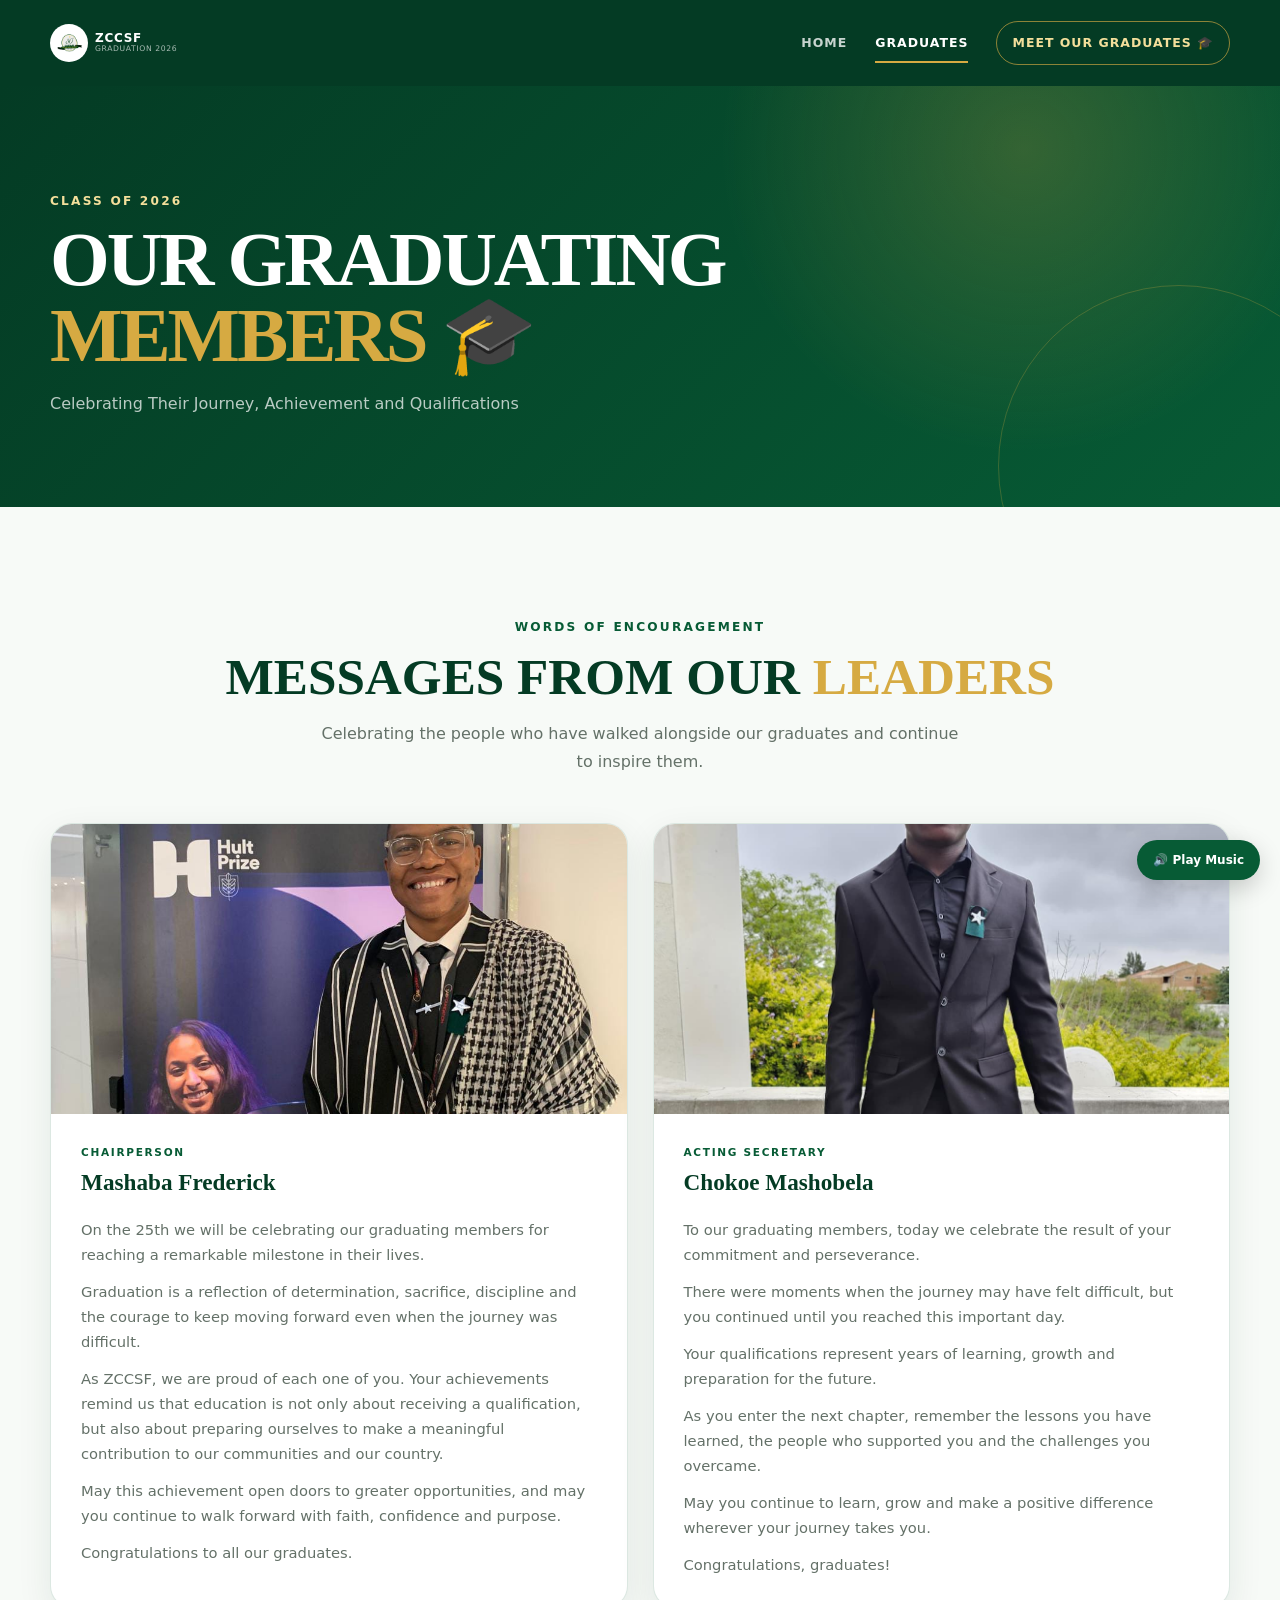
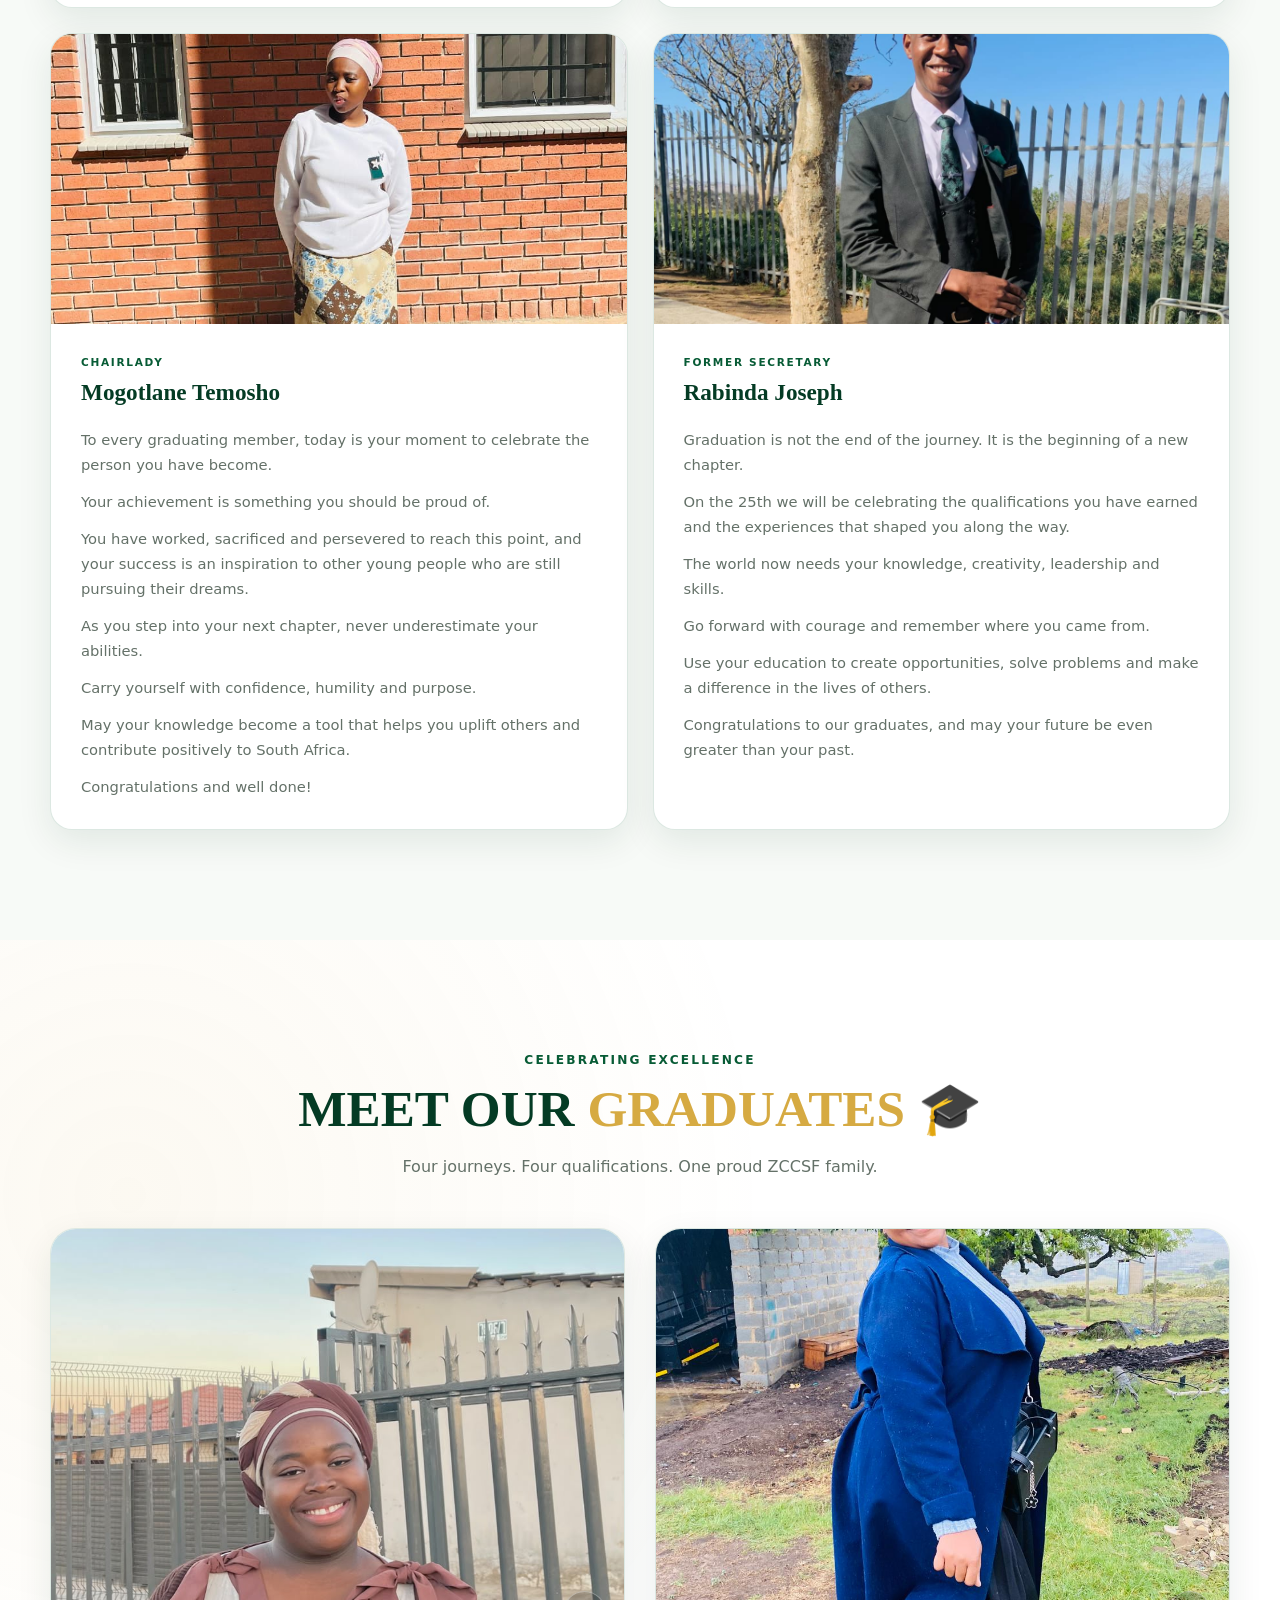
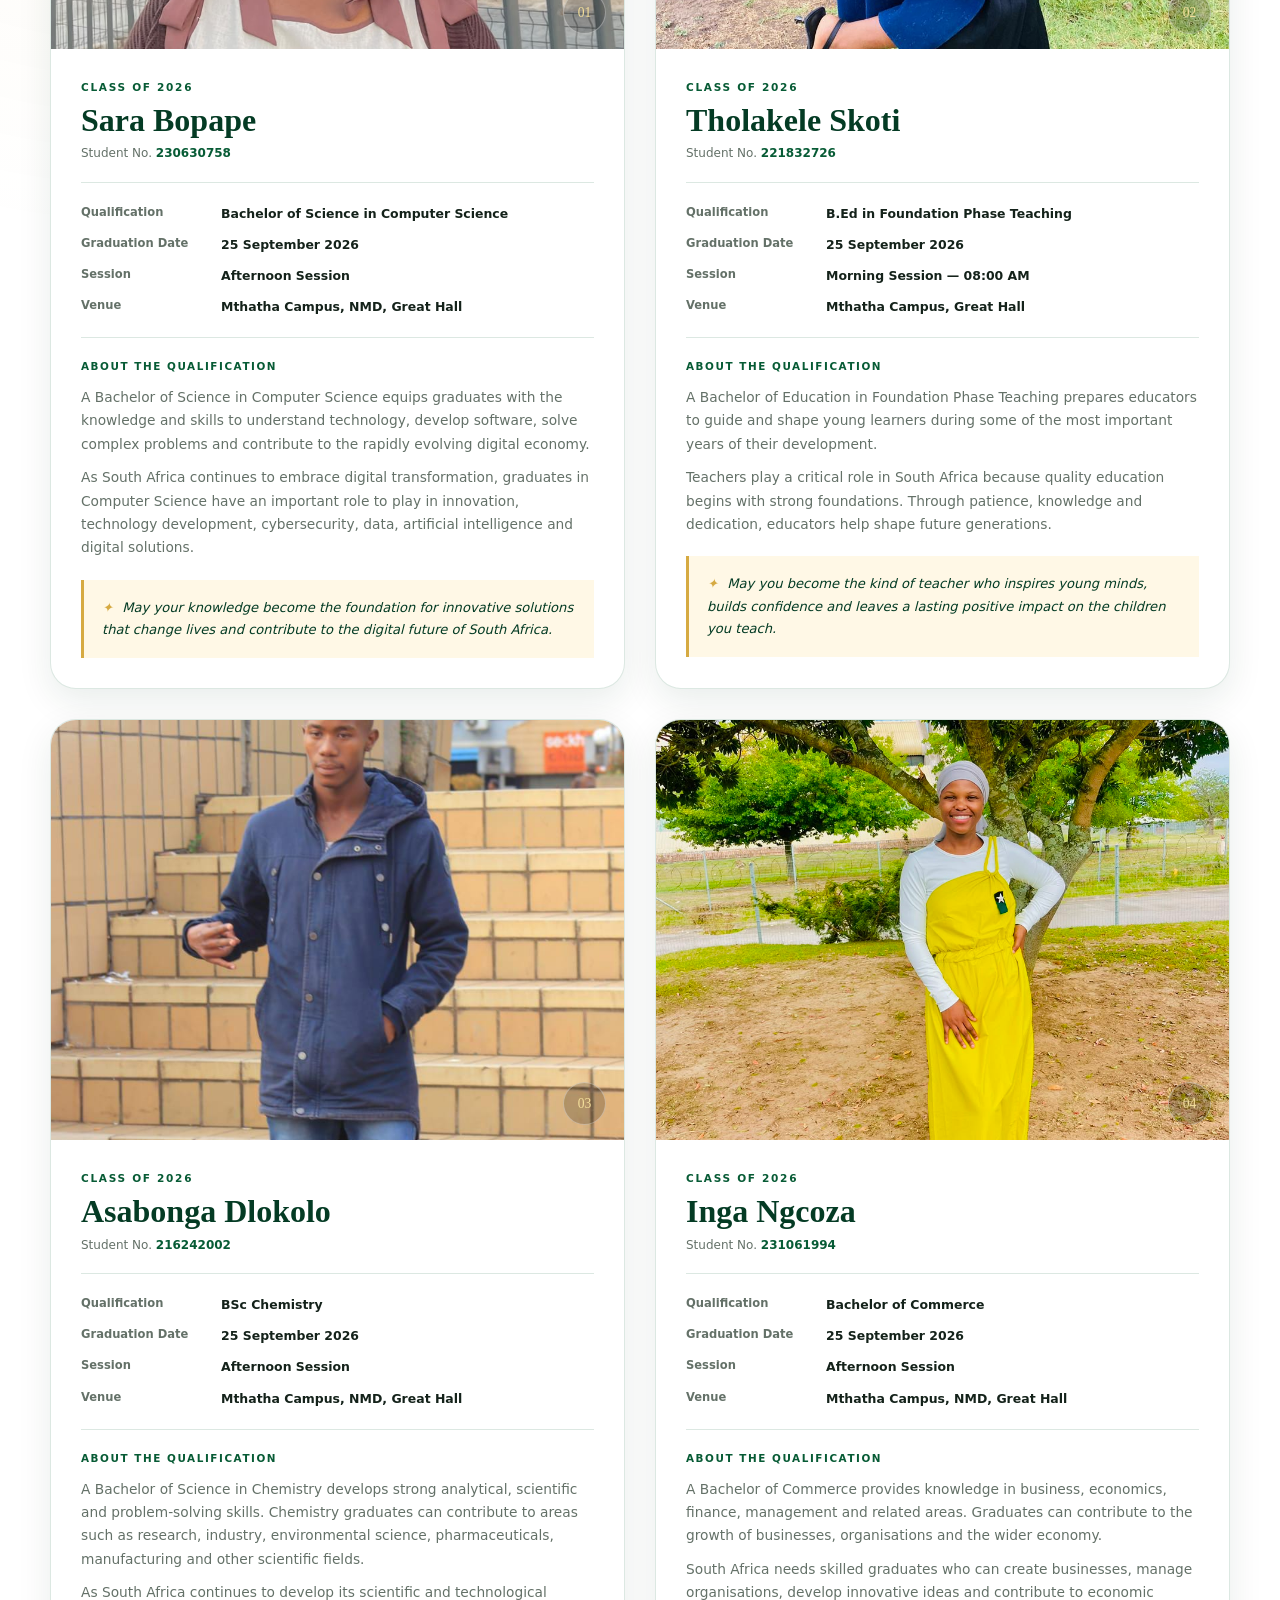
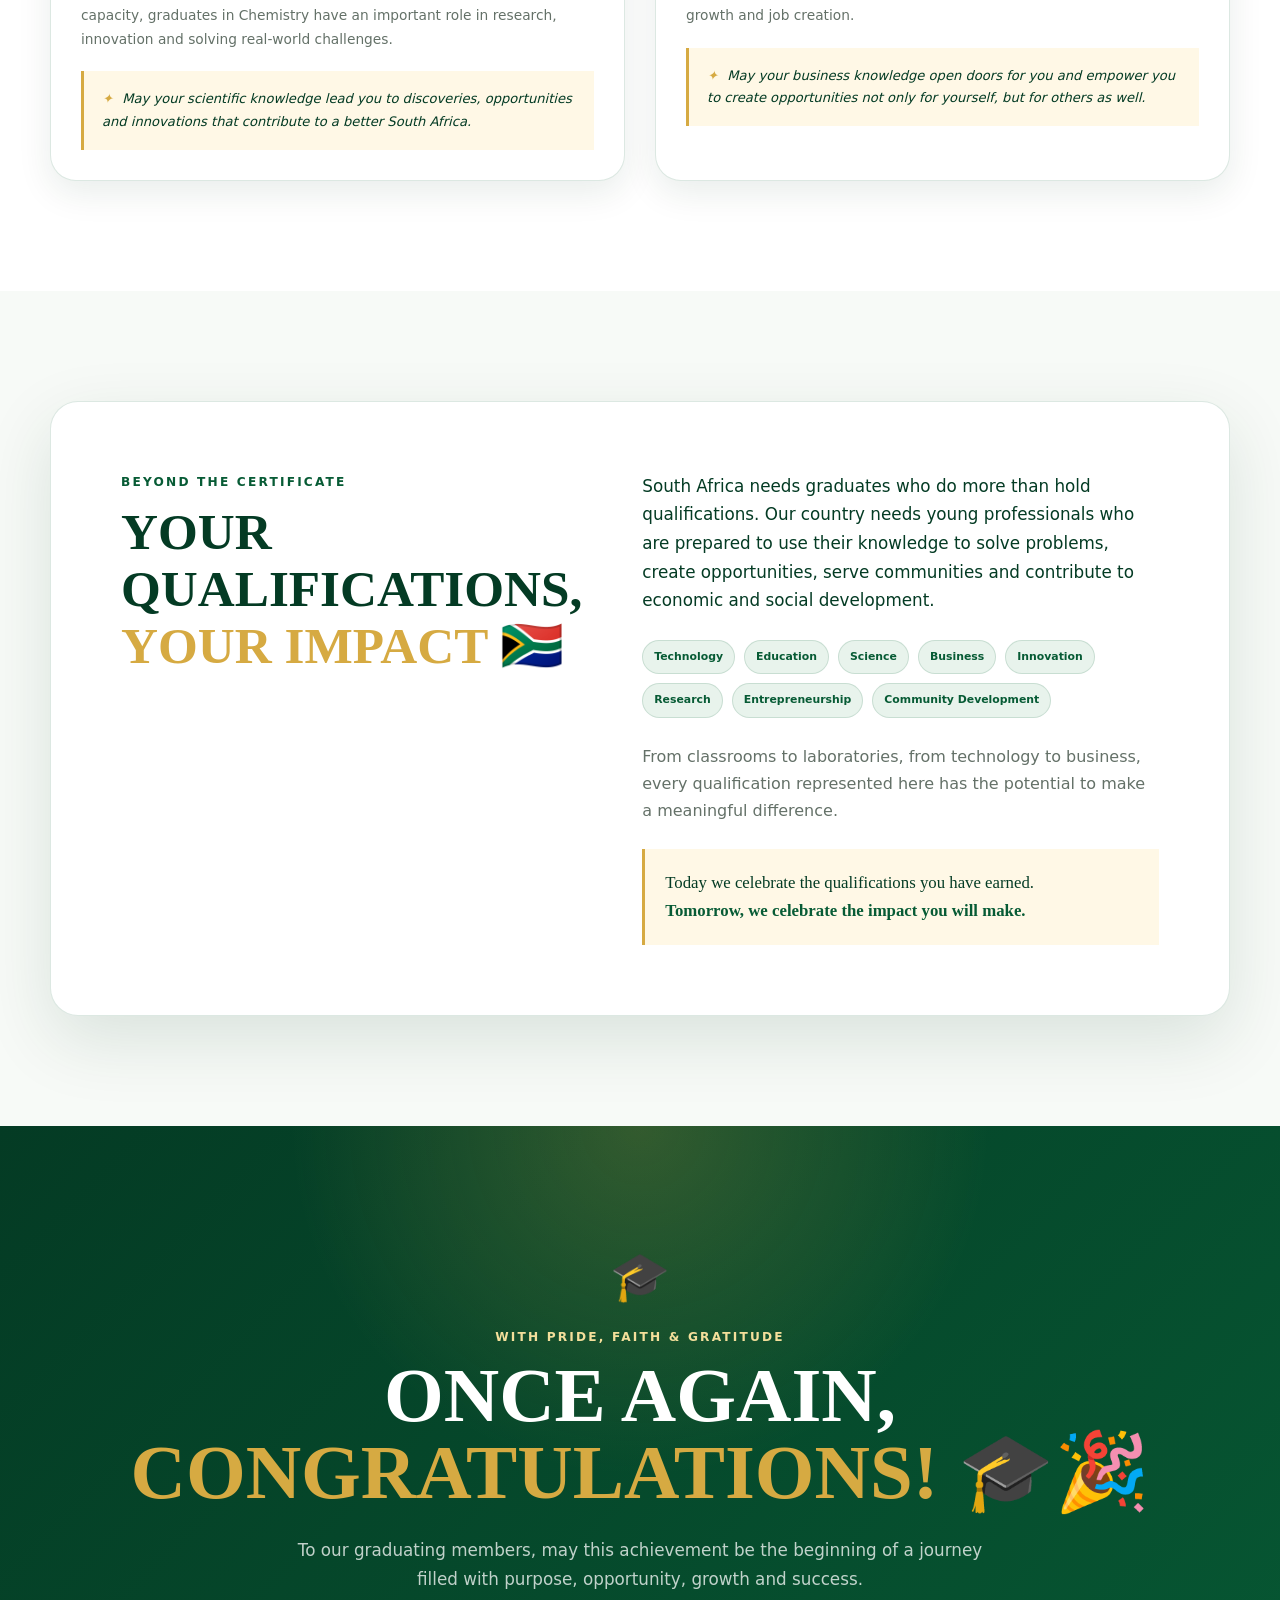
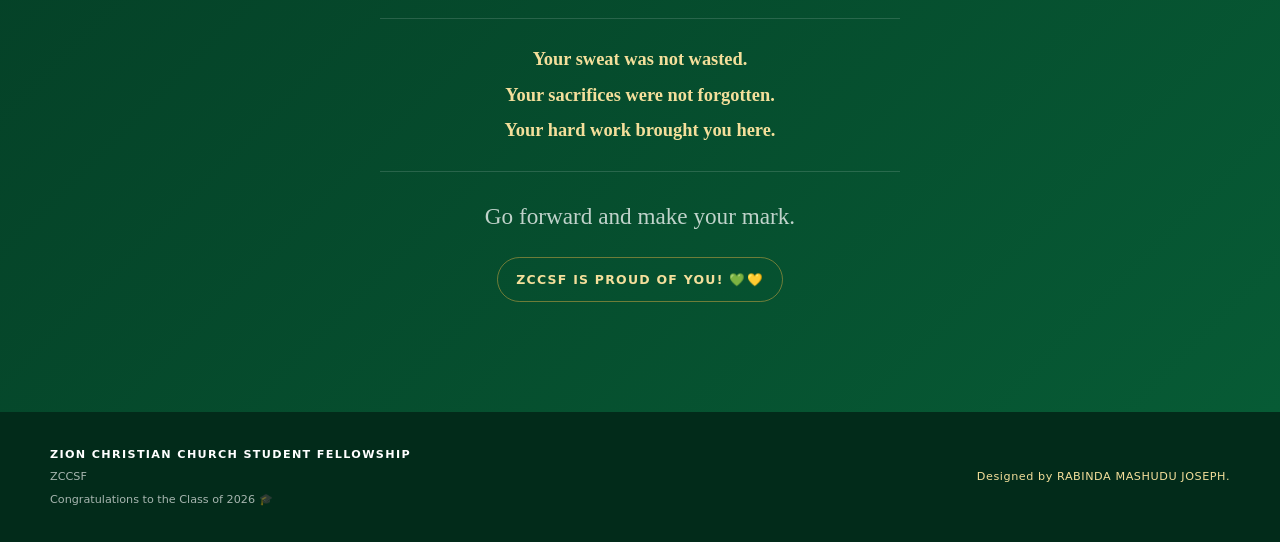
==== graduates.html @ 9574b03e "Update graduates.html" ====
<body>

    <!-- BACKGROUND MUSIC -->
    <video
        id="backgroundMusic"
        autoplay
        muted
        loop
        playsinline
        preload="auto"
        style="display: none;"
    >
        <source src="videos/PAPA.mp4" type="video/mp4">
    </video>

    <!-- MUSIC BUTTON -->
    <button
        id="musicToggle"
        class="music-toggle"
        type="button"
    >
        🔊 Play Music
    </button>
</body>
<!DOCTYPE html>
<html lang="en">
<head>
    <!-- =========================================================
         PAGE 2 — GRADUATES, QUALIFICATIONS & MESSAGES
         ========================================================= -->
    <meta charset="UTF-8">
    <meta name="viewport" content="width=device-width, initial-scale=1.0">
    <meta name="description" content="ZCCSF Class of 2026 Graduates">
    <title>ZCCSF | Our Graduates</title>

    <!-- SAME MAIN CSS FILE — KEEP THE VISUAL IDENTITY CONSISTENT -->
    <link rel="stylesheet" href="css/style.css">
</head>

<body class="page-graduates">
    <div id="celebration-layer" aria-hidden="true"></div>

    <!-- =========================================================
         NAVIGATION
         ========================================================= -->
    <header class="site-header">
        <nav class="navbar container" aria-label="Main navigation">
            <!--<a class="brand" href="index.html">
                <span class="brand-mark">Z</span>
                <span>
                    <strong>ZCCSF</strong>
                    <small>Graduation 2026</small>
                </span>
            </a>-->

        <!-- =========================================================
     ZCCSF LOGO
     ========================================================= -->
<a class="brand" href="index.html">
    <img
        src="images/ANNI.png"
        alt="Zion Christian Church Student Fellowship Logo"
        class="site-logo"
    >

    <span class="brand-text">
        <strong>ZCCSF</strong>
        <small>Graduation 2026</small>
    </span>
</a>

            <!--<div class="brand-logos">

    <a href="index.html" class="logo-link">
        <img
            src="images/ZCCSF.jpeg"
            alt="Zion Christian Church Logo"
            class="site-logo"
        >
    </a>

    <span class="logo-divider"></span>

    <a href="index.html" class="logo-link">
        <img
            src="images/ANNI.png"
            alt="ZCCSF Logo"
            class="site-logo"
        >
    </a>

    <span class="brand-text">
        <strong>ZCCSF</strong>
        <small>Graduation 2026</small>
    </span>

</div>-->

            <button class="nav-toggle" type="button" aria-label="Open navigation" aria-expanded="false">
                <span></span><span></span><span></span>
            </button>

            <div class="nav-links">
                <a href="index.html">Home</a>
                <a class="active" href="graduates.html">Graduates</a>
                <a class="nav-cta" href="#graduates">Meet Our Graduates 🎓</a>
            </div>
        </nav>
    </header>

    <main>
        <!-- =====================================================
             PAGE HEADER
             ===================================================== -->
        <section class="page-banner">
            <div class="container page-banner-content">
                <span class="section-kicker">CLASS OF 2026</span>
                <h1>OUR GRADUATING <span>MEMBERS 🎓</span></h1>
                <p>Celebrating Their Journey, Achievement and Qualifications</p>
            </div>
        </section>

        <!-- =====================================================
             LEADERSHIP MESSAGES
             ===================================================== -->
        <section class="leaders-section section section-light">
            <div class="container">
                <div class="section-heading centered reveal">
                    <span class="section-kicker">WORDS OF ENCOURAGEMENT</span>
                    <h2>MESSAGES FROM OUR <span>LEADERS</span></h2>
                    <p>Celebrating the people who have walked alongside our graduates and continue to inspire them.</p>
                </div>

                <div class="leaders-grid">
                    <!-- LEADER 1: -->
                    <article class="leader-card reveal">
                        <div class="leader-photo">
                            <img src="images/CHAIR.jpeg" alt="Chairperson" onerror="this.style.display='none'; this.parentElement.classList.add('placeholder');">
                            <span class="photo-placeholder">ADD<br>PHOTO</span>
                        </div>
                        <div class="leader-body">
                            <span class="leader-role">CHAIRPERSON</span>
                            <!-- EDIT THIS NAME -->
                            <h3>Mashaba Frederick</h3>
                            <p>
                                <!--Today, we proudly-->On the 25th we will be celebrating our graduating members for reaching a remarkable
                                milestone in their lives.
                            </p>
                            <p>
                                Graduation is a reflection of determination, sacrifice, discipline and the courage
                                to keep moving forward even when the journey was difficult.
                            </p>
                            <p>
                                As ZCCSF, we are proud of each one of you. Your achievements remind us that education
                                is not only about receiving a qualification, but also about preparing ourselves to make
                                a meaningful contribution to our communities and our country.
                            </p>
                            <p>
                                May this achievement open doors to greater opportunities, and may you continue to walk
                                forward with faith, confidence and purpose.
                            </p>
                            <p>Congratulations to all our graduates.</p>
                        </div>
                    </article>

                    <!-- LEADER 2: -->
                    <article class="leader-card reveal">
                        <div class="leader-photo">
                            <img src="images/SECRETARY.jpeg" alt="Acting Secretary" onerror="this.style.display='none'; this.parentElement.classList.add('placeholder');">
                            <span class="photo-placeholder">ADD<br>PHOTO</span>
                        </div>
                        <div class="leader-body">
                            <span class="leader-role">ACTING SECRETARY</span>
                            <!-- EDIT THIS NAME -->
                            <h3>Chokoe Mashobela</h3>
                            <p>
                                To our graduating members, today we celebrate the result of your commitment and perseverance.
                            </p>
                            <p>
                                There were moments when the journey may have felt difficult, but you continued until you
                                reached this important day.
                            </p>
                            <p>
                                Your qualifications represent years of learning, growth and preparation for the future.
                            </p>
                            <p>
                                As you enter the next chapter, remember the lessons you have learned, the people who supported
                                you and the challenges you overcame.
                            </p>
                            <p>
                                May you continue to learn, grow and make a positive difference wherever your journey takes you.
                            </p>
                            <p>Congratulations, graduates!</p>
                        </div>
                    </article>

                    <!-- LEADER 3 -->
                    <article class="leader-card reveal">
                        <div class="leader-photo">
                            <img src="images/CHAIRLADY.jpeg" alt="Chairlady" onerror="this.style.display='none'; this.parentElement.classList.add('placeholder');">
                            <span class="photo-placeholder">ADD<br>PHOTO</span>
                        </div>
                        <div class="leader-body">
                            <span class="leader-role">CHAIRLADY</span>
                            <!-- EDIT THIS NAME -->
                            <h3>Mogotlane Temosho</h3>
                            <p>
                                To every graduating member, today is your moment to celebrate the person you have become.
                            </p>
                            <p>
                                Your achievement is something you should be proud of.
                            </p>
                            <p>
                                You have worked, sacrificed and persevered to reach this point, and your success is an
                                inspiration to other young people who are still pursuing their dreams.
                            </p>
                            <p>
                                As you step into your next chapter, never underestimate your abilities.
                            </p>
                            <p>
                                Carry yourself with confidence, humility and purpose.
                            </p>
                            <p>
                                May your knowledge become a tool that helps you uplift others and contribute positively to South Africa.
                            </p>
                            <p>Congratulations and well done!</p>
                        </div>
                    </article>

                    <!-- LEADER 4: -->
                    <article class="leader-card reveal">
                        <div class="leader-photo">
                            <img src="images/FORMER.jpeg" alt="Former Secretary" onerror="this.style.display='none'; this.parentElement.classList.add('placeholder');">
                            <span class="photo-placeholder">ADD<br>PHOTO</span>
                        </div>
                        <div class="leader-body">
                            <span class="leader-role">FORMER SECRETARY</span>
                            <!-- EDIT THIS NAME -->
                            <h3>Rabinda Joseph</h3>
                            <p>
                                Graduation is not the end of the journey. It is the beginning of a new chapter.
                            </p>
                            <p>
                                <!--Today, we celebrate--> On the 25th we will be celebrating the qualifications you have earned and the experiences that shaped you along the way.
                            </p>
                            <p>
                                The world now needs your knowledge, creativity, leadership and skills.
                            </p>
                            <p>
                                Go forward with courage and remember where you came from.
                            </p>
                            <p>
                                Use your education to create opportunities, solve problems and make a difference in the lives of others.
                            </p>
                            <p>
                                Congratulations to our graduates, and may your future be even greater than your past.
                            </p>
                        </div>
                    </article>
                </div>
            </div>
        </section>

        <!-- =====================================================
             GRADUATES
             ===================================================== -->
        <section id="graduates" class="graduates-section section">
            <div class="container">
                <div class="section-heading centered reveal">
                    <span class="section-kicker">CELEBRATING EXCELLENCE</span>
                    <h2>MEET OUR <span>GRADUATES 🎓</span></h2>
                    <p>Four journeys. Four qualifications. One proud ZCCSF family.</p>
                </div>

                <div class="graduates-grid">

                    <!-- =================================================
                         GRADUATE 1 — 
                         ================================================= -->
                    <article class="graduate-card reveal">
                        <div class="graduate-photo">
                            <img src="images/SARA.jpeg" alt="Sara Bopape" onerror="this.style.display='none'; this.parentElement.classList.add('placeholder');">
                            <span class="photo-placeholder">ADD<br>GRADUATE<br>PHOTO</span>
                            <span class="photo-number">01</span>
                        </div>
                        <div class="graduate-content">
                            <span class="graduate-label">CLASS OF 2026</span>
                            <h3>Sara Bopape</h3>
                            <div class="student-number">Student No. <strong>230630758</strong></div>

                            <div class="detail-list">
                                <div><span>Qualification</span><strong>Bachelor of Science in Computer Science</strong></div>
                                <div><span>Graduation Date</span><strong>25 September 2026</strong></div>
                                <div><span>Session</span><strong>Afternoon Session</strong></div>
                                <div><span>Venue</span><strong>Mthatha Campus, NMD, Great Hall</strong></div>
                            </div>

                            <div class="description">
                                <h4>ABOUT THE QUALIFICATION</h4>
                                <p>
                                    A Bachelor of Science in Computer Science equips graduates with the knowledge and
                                    skills to understand technology, develop software, solve complex problems and contribute
                                    to the rapidly evolving digital economy.
                                </p>
                                <p>
                                    As South Africa continues to embrace digital transformation, graduates in Computer Science
                                    have an important role to play in innovation, technology development, cybersecurity, data,
                                    artificial intelligence and digital solutions.
                                </p>
                            </div>

                            <div class="inspiration">
                                <span>✦</span>
                                May your knowledge become the foundation for innovative solutions that change lives and contribute
                                to the digital future of South Africa.
                            </div>
                        </div>
                    </article>

                    <!-- =================================================
                         GRADUATE 2
                         ================================================= -->
                    <article class="graduate-card reveal">
                        <div class="graduate-photo">
                            <img src="images/SKOTI.jpeg" alt="Tholakele Skoti" onerror="this.style.display='none'; this.parentElement.classList.add('placeholder');">
                            <span class="photo-placeholder">ADD<br>GRADUATE<br>PHOTO</span>
                            <span class="photo-number">02</span>
                        </div>
                        <div class="graduate-content">
                            <span class="graduate-label">CLASS OF 2026</span>
                            <h3>Tholakele Skoti</h3>
                            <div class="student-number">Student No. <strong>221832726</strong></div>

                            <div class="detail-list">
                                <div><span>Qualification</span><strong>B.Ed in Foundation Phase Teaching</strong></div>
                                <div><span>Graduation Date</span><strong>25 September 2026</strong></div>
                                <div><span>Session</span><strong>Morning Session — 08:00 AM</strong></div>
                                <div><span>Venue</span><strong>Mthatha Campus, Great Hall</strong></div>
                            </div>

                            <div class="description">
                                <h4>ABOUT THE QUALIFICATION</h4>
                                <p>
                                    A Bachelor of Education in Foundation Phase Teaching prepares educators to guide and
                                    shape young learners during some of the most important years of their development.
                                </p>
                                <p>
                                    Teachers play a critical role in South Africa because quality education begins with strong
                                    foundations. Through patience, knowledge and dedication, educators help shape future generations.
                                </p>
                            </div>

                            <div class="inspiration">
                                <span>✦</span>
                                May you become the kind of teacher who inspires young minds, builds confidence and leaves a
                                lasting positive impact on the children you teach.
                            </div>
                        </div>
                    </article>

                    <!-- =================================================
                         GRADUATE 3
                         ================================================= -->
                    <article class="graduate-card reveal">
                        <div class="graduate-photo">
                            <img src="images/ASA.jpeg" alt="Asabonga Dlokolo" onerror="this.style.display='none'; this.parentElement.classList.add('placeholder');">
                            <span class="photo-placeholder">ADD<br>GRADUATE<br>PHOTO</span>
                            <span class="photo-number">03</span>
                        </div>
                        <div class="graduate-content">
                            <span class="graduate-label">CLASS OF 2026</span>
                            <h3>Asabonga Dlokolo</h3>
                            <div class="student-number">Student No. <strong>216242002</strong></div>

                            <div class="detail-list">
                                <div><span>Qualification</span><strong>BSc Chemistry</strong></div>
                                <div><span>Graduation Date</span><strong>25 September 2026</strong></div>
                                <div><span>Session</span><strong>Afternoon Session</strong></div>
                                <div><span>Venue</span><strong>Mthatha Campus, NMD, Great Hall</strong></div>
                            </div>

                            <div class="description">
                                <h4>ABOUT THE QUALIFICATION</h4>
                                <p>
                                    A Bachelor of Science in Chemistry develops strong analytical, scientific and problem-solving
                                    skills. Chemistry graduates can contribute to areas such as research, industry, environmental
                                    science, pharmaceuticals, manufacturing and other scientific fields.
                                </p>
                                <p>
                                    As South Africa continues to develop its scientific and technological capacity, graduates in
                                    Chemistry have an important role in research, innovation and solving real-world challenges.
                                </p>
                            </div>

                            <div class="inspiration">
                                <span>✦</span>
                                May your scientific knowledge lead you to discoveries, opportunities and innovations that contribute
                                to a better South Africa.
                            </div>
                        </div>
                    </article>

                    <!-- =================================================
                         GRADUATE 4
                         ================================================= -->
                    <article class="graduate-card reveal">
                        <div class="graduate-photo">
                            <img src="images/INGA.jpeg" alt="Inga Ngcoza" onerror="this.style.display='none'; this.parentElement.classList.add('placeholder');">
                            <span class="photo-placeholder">ADD<br>GRADUATE<br>PHOTO</span>
                            <span class="photo-number">04</span>
                        </div>
                        <div class="graduate-content">
                            <span class="graduate-label">CLASS OF 2026</span>
                            <h3>Inga Ngcoza</h3>
                            <div class="student-number">Student No. <strong>231061994</strong></div>

                            <div class="detail-list">
                                <div><span>Qualification</span><strong>Bachelor of Commerce</strong></div>
                                <div><span>Graduation Date</span><strong>25 September 2026</strong></div>
                                <div><span>Session</span><strong>Afternoon Session</strong></div>
                                <div><span>Venue</span><strong>Mthatha Campus, NMD, Great Hall</strong></div>
                            </div>

                            <div class="description">
                                <h4>ABOUT THE QUALIFICATION</h4>
                                <p>
                                    A Bachelor of Commerce provides knowledge in business, economics, finance, management and
                                    related areas. Graduates can contribute to the growth of businesses, organisations and the wider economy.
                                </p>
                                <p>
                                    South Africa needs skilled graduates who can create businesses, manage organisations, develop
                                    innovative ideas and contribute to economic growth and job creation.
                                </p>
                            </div>

                            <div class="inspiration">
                                <span>✦</span>
                                May your business knowledge open doors for you and empower you to create opportunities not only
                                for yourself, but for others as well.
                            </div>
                        </div>
                    </article>
                </div>
            </div>
        </section>

        <!-- =====================================================
             QUALIFICATIONS & SOUTH AFRICA
             ===================================================== -->
        <section class="impact-section section section-light">
            <div class="container">
                <div class="impact-card reveal">
                    <div class="impact-heading">
                        <span class="section-kicker">BEYOND THE CERTIFICATE</span>
                        <h2>YOUR QUALIFICATIONS,<br><span>YOUR IMPACT 🇿🇦</span></h2>
                    </div>

                    <div class="impact-content">
                        <p class="impact-lead">
                            South Africa needs graduates who do more than hold qualifications. Our country needs young
                            professionals who are prepared to use their knowledge to solve problems, create opportunities,
                            serve communities and contribute to economic and social development.
                        </p>

                        <div class="impact-pillars">
                            <span>Technology</span>
                            <span>Education</span>
                            <span>Science</span>
                            <span>Business</span>
                            <span>Innovation</span>
                            <span>Research</span>
                            <span>Entrepreneurship</span>
                            <span>Community Development</span>
                        </div>

                        <p>
                            From classrooms to laboratories, from technology to business, every qualification represented
                            here has the potential to make a meaningful difference.
                        </p>

                        <div class="impact-final">
                            Today we celebrate the qualifications you have earned.<br>
                            <strong>Tomorrow, we celebrate the impact you will make.</strong>
                        </div>
                    </div>
                </div>
            </div>
        </section>

        <!-- =====================================================
             FINAL CONGRATULATIONS
             ===================================================== -->
        <section class="final-section section">
            <div class="final-confetti" aria-hidden="true"></div>
            <div class="container final-content reveal">
                <div class="final-cap">🎓</div>
                <span class="section-kicker">WITH PRIDE, FAITH & GRATITUDE</span>
                <h2>ONCE AGAIN,<br><span>CONGRATULATIONS!</span> 🎓🎉</h2>

                <p>To our graduating members, may this achievement be the beginning of a journey filled with purpose, opportunity, growth and success.</p>

                <div class="final-lines">
                    <strong>Your sweat was not wasted.</strong>
                    <strong>Your sacrifices were not forgotten.</strong>
                    <strong>Your hard work brought you here.</strong>
                </div>

                <p class="make-your-mark">Go forward and make your mark.</p>

                <div class="proud">ZCCSF IS PROUD OF YOU! <span>💚💛</span></div>
            </div>
        </section>
    </main>

    <!-- =========================================================
         FOOTER
         ========================================================= -->
    <footer class="site-footer">
        <div class="container footer-inner">
            <div>
                <strong>ZION CHRISTIAN CHURCH STUDENT FELLOWSHIP</strong>
                <span>ZCCSF</span>
                <span>Congratulations to the Class of 2026 🎓</span>
            </div>
            <div class="footer-credit">Designed by RABINDA MASHUDU JOSEPH.</div>
        </div>
    </footer>

    <script src="js/script.js"></script>
</body>
</html>
---- css/style.css ----
/* ================================================================
   ZCCSF GRADUATION 2026 — MAIN STYLESHEET
   This ONE file controls index.html and graduates.html.
   ================================================================ */

/* =========================
   01. DESIGN TOKENS
   ========================= */
:root {
    --white: #ffffff;
    --off-white: #f7faf7;
    --green: #075b35;
    --green-dark: #043b24;
    --green-mid: #0b7445;
    --green-soft: #e8f3ec;
    --gold: #d6aa42;
    --gold-light: #f4df9b;
    --gold-pale: #fff8e6;
    --ink: #14221a;
    --muted: #647168;
    --line: rgba(7, 91, 53, 0.14);
    --shadow: 0 24px 70px rgba(4, 59, 36, 0.12);
    --shadow-soft: 0 12px 35px rgba(4, 59, 36, 0.09);
    --radius: 22px;
    --container: 1180px;
}

/* =========================
   02. RESET & GLOBAL
   ========================= */
* {
    box-sizing: border-box;
    margin: 0;
    padding: 0;
}

html {
    scroll-behavior: smooth;
}

body {
    min-width: 320px;
    overflow-x: hidden;
    color: var(--ink);
    background: var(--white);
    font-family: Inter, ui-sans-serif, system-ui, -apple-system, BlinkMacSystemFont, "Segoe UI", sans-serif;
    line-height: 1.7;
}

body::selection {
    background: var(--gold);
    color: var(--green-dark);
}

img {
    display: block;
    width: 100%;
    max-width: 100%;
}

a {
    color: inherit;
    text-decoration: none;
}

button,
a {
    -webkit-tap-highlight-color: transparent;
}

button {
    font: inherit;
}

.container {
    width: min(var(--container), calc(100% - 40px));
    margin-inline: auto;
}

.narrow-container {
    width: min(880px, calc(100% - 40px));
}

.section {
    position: relative;
    padding: 110px 0;
}

.section-light {
    background: var(--off-white);
}

.centered {
    text-align: center;
}

.section-heading {
    margin-bottom: 48px;
}

.section-kicker {
    display: inline-flex;
    align-items: center;
    gap: 9px;
    color: var(--green);
    font-size: 0.76rem;
    font-weight: 800;
    letter-spacing: 0.18em;
}

.section-heading h2,
.impact-heading h2 {
    margin-top: 10px;
    color: var(--green-dark);
    font-family: Georgia, "Times New Roman", serif;
    font-size: clamp(2rem, 4vw, 3.35rem);
    line-height: 1.12;
}

.section-heading h2 span,
.impact-heading h2 span,
.hero-title span,
.page-banner h1 span,
.cta-content h2 span,
.final-content h2 span {
    color: var(--gold);
}

.section-heading p {
    max-width: 650px;
    margin: 15px auto 0;
    color: var(--muted);
}

/* =========================
   03. NAVIGATION
   ========================= */
.site-header {
    position: absolute;
    z-index: 100;
    top: 0;
    left: 0;
    width: 100%;
    color: var(--white);
}

.page-graduates .site-header {
    position: relative;
    background: var(--green-dark);
}

.navbar {
    display: flex;
    min-height: 86px;
    align-items: center;
    justify-content: space-between;
    gap: 30px;
}

.brand {
    display: inline-flex;
    align-items: center;
    gap: 11px;
}

.brand-mark {
    display: grid;
    width: 43px;
    height: 43px;
    place-items: center;
    border: 1px solid rgba(255,255,255,.45);
    border-radius: 50%;
    color: var(--green-dark);
    background: var(--gold);
    font-family: Georgia, serif;
    font-size: 1.3rem;
    font-weight: 900;
}

.brand strong,
.brand small {
    display: block;
}

.brand strong {
    font-size: 0.95rem;
    letter-spacing: .08em;
}

.brand small {
    color: rgba(255,255,255,.65);
    font-size: .66rem;
    letter-spacing: .1em;
    text-transform: uppercase;
}

.nav-links {
    display: flex;
    align-items: center;
    gap: 28px;
}

.nav-links a {
    position: relative;
    color: rgba(255,255,255,.78);
    font-size: .78rem;
    font-weight: 750;
    letter-spacing: .08em;
    text-transform: uppercase;
    transition: color .25s ease;
}

.nav-links a:hover,
.nav-links a.active {
    color: var(--white);
}

.nav-links a.active::after {
    position: absolute;
    right: 0;
    bottom: -9px;
    left: 0;
    height: 2px;
    content: "";
    background: var(--gold);
}

.nav-links .nav-cta {
    padding: 10px 15px;
    border: 1px solid rgba(214,170,66,.65);
    border-radius: 999px;
    color: var(--gold-light);
}

.nav-links .nav-cta::after {
    display: none;
}

.nav-toggle {
    display: none;
    width: 44px;
    height: 44px;
    border: 1px solid rgba(255,255,255,.25);
    border-radius: 12px;
    background: transparent;
    cursor: pointer;
}

.nav-toggle span {
    display: block;
    width: 20px;
    height: 2px;
    margin: 4px auto;
    background: var(--white);
}

/* =========================
   04. HERO
   ========================= */
.hero {
    display: flex;
    min-height: 100svh;
    align-items: center;
    overflow: hidden;
    color: var(--white);
    background:
        radial-gradient(circle at 50% 15%, rgba(214,170,66,.18), transparent 25%),
        linear-gradient(135deg, var(--green-dark), var(--green) 55%, #08643c);
}

.hero::before {
    position: absolute;
    inset: 0;
    content: "";
    opacity: .24;
    background-image:
        linear-gradient(rgba(255,255,255,.05) 1px, transparent 1px),
        linear-gradient(90deg, rgba(255,255,255,.05) 1px, transparent 1px);
    background-size: 55px 55px;
    mask-image: linear-gradient(to bottom, black, transparent 80%);
}

.hero::after {
    position: absolute;
    right: -15vw;
    bottom: -25vw;
    width: 60vw;
    height: 60vw;
    border: 1px solid rgba(214,170,66,.12);
    border-radius: 50%;
    box-shadow: 0 0 0 70px rgba(214,170,66,.025), 0 0 0 140px rgba(214,170,66,.018);
    content: "";
}

.hero-pattern {
    position: absolute;
    inset: 0;
    pointer-events: none;
    background: radial-gradient(circle at 15% 65%, rgba(255,255,255,.06), transparent 18%);
}

.hero-content {
    position: relative;
    z-index: 5;
    padding-top: 55px;
    text-align: center;
}

.eyebrow {
    display: flex;
    align-items: center;
    justify-content: center;
    gap: 12px;
    margin-bottom: 22px;
    color: var(--gold-light);
    font-size: .7rem;
    font-weight: 800;
    letter-spacing: .2em;
}

.eyebrow-line {
    width: 42px;
    height: 1px;
    background: var(--gold);
}

.hero-badge {
    display: inline-flex;
    align-items: center;
    gap: 8px;
    padding: 7px 14px;
    margin-bottom: 18px;
    border: 1px solid rgba(214,170,66,.45);
    border-radius: 999px;
    color: var(--gold-light);
    background: rgba(255,255,255,.04);
    font-size: .68rem;
    font-weight: 800;
    letter-spacing: .16em;
}

.hero-title {
    max-width: 1000px;
    margin-inline: auto;
    font-family: Georgia, "Times New Roman", serif;
    font-size: clamp(2.7rem, 7vw, 6.3rem);
    line-height: .98;
    letter-spacing: -.045em;
}

.hero-subtitle {
    max-width: 690px;
    margin: 24px auto 0;
    color: rgba(255,255,255,.78);
    font-size: clamp(.95rem, 1.8vw, 1.12rem);
}

.date-pill {
    display: inline-flex;
    align-items: center;
    gap: 15px;
    padding: 10px 22px;
    margin: 27px auto 30px;
    border: 1px solid rgba(214,170,66,.48);
    border-radius: 999px;
    color: var(--gold-light);
    background: rgba(0,0,0,.12);
    font-size: .83rem;
    font-weight: 900;
    letter-spacing: .17em;
}

.date-icon {
    color: var(--gold);
}

.countdown {
    display: flex;
    align-items: center;
    justify-content: center;
    gap: clamp(6px, 2vw, 18px);
    margin: 0 auto 35px;
}

.time-box {
    min-width: clamp(62px, 11vw, 130px);
    padding: 17px 10px 14px;
    border: 1px solid rgba(255,255,255,.16);
    border-radius: 18px;
    background: rgba(255,255,255,.07);
    box-shadow: inset 0 1px rgba(255,255,255,.08);
    backdrop-filter: blur(12px);
}

.time-box strong {
    display: block;
    color: var(--white);
    font-family: Georgia, serif;
    font-size: clamp(1.8rem, 4vw, 3rem);
    line-height: 1;
}

.time-box span {
    display: block;
    margin-top: 7px;
    color: var(--gold-light);
    font-size: .58rem;
    font-weight: 900;
    letter-spacing: .14em;
}

.time-separator {
    color: var(--gold);
    font-size: 2rem;
    font-weight: 200;
}

.countdown-complete {
    max-width: 700px;
    padding: 26px;
    margin: 0 auto 30px;
    border: 1px solid rgba(214,170,66,.5);
    border-radius: var(--radius);
    background: rgba(255,255,255,.07);
}

.countdown-complete[hidden] {
    display: none;
}

.complete-cap {
    display: block;
    margin-bottom: 5px;
    font-size: 2.3rem;
}

.countdown-complete h2 {
    color: var(--gold-light);
    font-family: Georgia, serif;
    font-size: clamp(1.7rem, 4vw, 3rem);
}

.countdown-complete p {
    margin-top: 5px;
    font-weight: 800;
    letter-spacing: .08em;
}

.button {
    display: inline-flex;
    min-height: 52px;
    align-items: center;
    justify-content: center;
    gap: 10px;
    padding: 12px 23px;
    border-radius: 999px;
    font-size: .75rem;
    font-weight: 900;
    letter-spacing: .12em;
    text-transform: uppercase;
    transition: transform .25s ease, box-shadow .25s ease, background .25s ease;
}

.button:hover {
    transform: translateY(-3px);
}

.button-gold {
    color: var(--green-dark);
    background: var(--gold);
    box-shadow: 0 13px 35px rgba(214,170,66,.24);
}

.button-green {
    color: var(--white);
    background: var(--green);
    box-shadow: 0 13px 35px rgba(7,91,53,.18);
}

.scroll-hint {
    position: absolute;
    z-index: 5;
    bottom: 23px;
    left: 50%;
    display: grid;
    gap: 2px;
    justify-items: center;
    transform: translateX(-50%);
    color: rgba(255,255,255,.48);
    font-size: .55rem;
    font-weight: 800;
    letter-spacing: .16em;
}

.scroll-arrow {
    color: var(--gold);
    animation: bob 1.6s ease-in-out infinite;
}

/* =========================
   05. BALLOONS & PARTICLES
   ========================= */
.balloon-field {
    position: absolute;
    z-index: 3;
    inset: 0;
    pointer-events: none;
}

.balloon {
    position: absolute;
    bottom: -120px;
    width: 28px;
    height: 36px;
    border-radius: 50% 50% 48% 48%;
    opacity: .75;
    cursor: pointer;
    pointer-events: auto;
    animation: floatBalloon var(--duration) linear forwards;
}

.balloon::before {
    position: absolute;
    right: 4px;
    bottom: -18px;
    left: 50%;
    width: 1px;
    height: 20px;
    content: "";
    background: rgba(255,255,255,.5);
}

.balloon::after {
    position: absolute;
    bottom: -4px;
    left: 50%;
    width: 0;
    height: 0;
    border-right: 4px solid transparent;
    border-left: 4px solid transparent;
    border-top: 7px solid currentColor;
    content: "";
    transform: translateX(-50%);
}

.balloon.gold {
    color: var(--gold);
    background: var(--gold);
    box-shadow: inset -5px -7px rgba(0,0,0,.08);
}

.balloon.white {
    color: var(--white);
    background: rgba(255,255,255,.88);
    box-shadow: inset -5px -7px rgba(0,0,0,.06);
}

.balloon.green {
    color: #19875a;
    background: #19875a;
    box-shadow: inset -5px -7px rgba(0,0,0,.08);
}

.confetti-piece {
    position: fixed;
    z-index: 999;
    width: 7px;
    height: 12px;
    pointer-events: none;
    animation: confettiFall 900ms cubic-bezier(.15,.8,.25,1) forwards;
}

/* =========================
   06. MESSAGE / BEC
   ========================= */
.quote-card {
    position: relative;
    padding: 50px clamp(25px, 6vw, 70px);
    border: 1px solid var(--line);
    border-radius: var(--radius);
    background: var(--white);
    box-shadow: var(--shadow);
    text-align: center;
}

.quote-mark {
    color: var(--gold);
    font-family: Georgia, serif;
    font-size: 6rem;
    line-height: .55;
}

.quote-card p {
    color: var(--green-dark);
    font-family: Georgia, serif;
    font-size: clamp(1.2rem, 2.5vw, 1.7rem);
    line-height: 1.55;
}

.gold-rule {
    width: 75px;
    height: 2px;
    margin: 27px auto;
    background: var(--gold);
}

.quote-card .quote-secondary {
    color: var(--muted);
    font-family: inherit;
    font-size: 1rem;
    font-style: italic;
}

.bec-section {
    background: var(--green-dark);
    color: var(--white);
}

.bec-card {
    display: grid;
    grid-template-columns: 110px 1fr;
    overflow: hidden;
    border: 1px solid rgba(214,170,66,.3);
    border-radius: 28px;
    background: linear-gradient(145deg, rgba(255,255,255,.06), rgba(255,255,255,.025));
    box-shadow: 0 30px 80px rgba(0,0,0,.16);
}

.bec-side {
    display: flex;
    flex-direction: column;
    align-items: center;
    justify-content: center;
    gap: 14px;
    padding: 30px 10px;
    border-right: 1px solid rgba(214,170,66,.2);
    background: rgba(0,0,0,.12);
}

.mini-cap {
    font-size: 2.1rem;
}

.side-label,
.side-year {
    color: var(--gold-light);
    font-size: .65rem;
    font-weight: 900;
    letter-spacing: .16em;
}

.bec-content {
    padding: clamp(30px, 6vw, 70px);
}

.bec-content .section-kicker {
    color: var(--gold-light);
}

.bec-content h2 {
    margin: 9px 0 28px;
    font-family: Georgia, serif;
    font-size: clamp(1.9rem, 4vw, 3.1rem);
    line-height: 1.1;
}

.bec-content h2 span {
    color: var(--gold);
}

.bec-copy {
    max-width: 850px;
    color: rgba(255,255,255,.75);
}

.bec-copy p + p {
    margin-top: 17px;
}

.signature {
    display: flex;
    flex-direction: column;
    gap: 3px;
    padding-top: 28px;
    margin-top: 28px;
    border-top: 1px solid rgba(255,255,255,.12);
}

.signature strong {
    color: var(--white);
    font-family: Georgia, serif;
    font-size: 1.2rem;
}

.signature span {
    color: var(--gold);
    font-size: .7rem;
    font-weight: 900;
    letter-spacing: .2em;
}

/* =========================
   07. CTA
   ========================= */
.cta-section {
    overflow: hidden;
    background: var(--gold-pale);
}

.cta-content {
    text-align: center;
}

.cta-content h2 {
    margin: 10px 0;
    color: var(--green-dark);
    font-family: Georgia, serif;
    font-size: clamp(2.2rem, 5vw, 4.3rem);
}

.cta-content p {
    max-width: 620px;
    margin: 0 auto 27px;
    color: var(--muted);
}

.floating-cap {
    display: block;
    margin-bottom: 8px;
    font-size: 2rem;
    animation: capFloat 2.7s ease-in-out infinite;
}

/* =========================
   08. PAGE BANNER
   ========================= */
.page-banner {
    position: relative;
    overflow: hidden;
    padding: 105px 0 90px;
    color: var(--white);
    background:
        radial-gradient(circle at 80% 15%, rgba(214,170,66,.22), transparent 28%),
        linear-gradient(135deg, var(--green-dark), var(--green));
}

.page-banner::after {
    position: absolute;
    right: -80px;
    bottom: -140px;
    width: 360px;
    height: 360px;
    border: 1px solid rgba(214,170,66,.25);
    border-radius: 50%;
    content: "";
}

.page-banner-content {
    position: relative;
    z-index: 2;
}

.page-banner .section-kicker {
    color: var(--gold-light);
}

.page-banner h1 {
    max-width: 800px;
    margin-top: 10px;
    font-family: Georgia, serif;
    font-size: clamp(2.5rem, 6vw, 5rem);
    line-height: 1;
    letter-spacing: -.04em;
}

.page-banner p {
    margin-top: 15px;
    color: rgba(255,255,255,.72);
}

/* =========================
   09. LEADERS
   ========================= */
.leaders-grid {
    display: grid;
    grid-template-columns: repeat(2, 1fr);
    gap: 25px;
}

.leader-card {
    overflow: hidden;
    border: 1px solid var(--line);
    border-radius: var(--radius);
    background: var(--white);
    box-shadow: var(--shadow-soft);
}

.leader-photo {
    position: relative;
    height: 290px;
    overflow: hidden;
    background:
        linear-gradient(145deg, rgba(7,91,53,.94), rgba(4,59,36,.98)),
        repeating-linear-gradient(45deg, transparent 0 12px, rgba(214,170,66,.1) 12px 13px);
}

.leader-photo img {
    height: 100%;
    object-fit: cover;
}

.leader-photo.placeholder .photo-placeholder {
    display: grid;
}

.photo-placeholder {
    position: absolute;
    inset: 0;
    display: none;
    place-items: center;
    color: rgba(255,255,255,.78);
    font-size: .8rem;
    font-weight: 900;
    letter-spacing: .16em;
    line-height: 1.6;
    text-align: center;
}

.leader-body {
    padding: 30px;
}

.leader-role,
.graduate-label {
    color: var(--green);
    font-size: .66rem;
    font-weight: 900;
    letter-spacing: .16em;
}

.leader-body h3 {
    margin: 7px 0 20px;
    color: var(--green-dark);
    font-family: Georgia, serif;
    font-size: 1.45rem;
    line-height: 1.2;
}

.leader-body p {
    color: var(--muted);
    font-size: .92rem;
}

.leader-body p + p {
    margin-top: 12px;
}

/* =========================
   10. GRADUATES
   ========================= */
.graduates-section {
    background:
        radial-gradient(circle at 10% 10%, rgba(214,170,66,.07), transparent 25%),
        var(--white);
}

.graduates-grid {
    display: grid;
    grid-template-columns: repeat(2, 1fr);
    gap: 30px;
}

.graduate-card {
    overflow: hidden;
    border: 1px solid var(--line);
    border-radius: 26px;
    background: var(--white);
    box-shadow: var(--shadow-soft);
    transition: transform .3s ease, box-shadow .3s ease;
}

.graduate-card:hover {
    transform: translateY(-7px);
    box-shadow: var(--shadow);
}

.graduate-photo {
    position: relative;
    height: 420px;
    overflow: hidden;
    background:
        radial-gradient(circle at 50% 30%, rgba(214,170,66,.2), transparent 25%),
        linear-gradient(145deg, var(--green), var(--green-dark));
}

.graduate-photo img {
    height: 100%;
    object-fit: cover;
}

.graduate-photo.placeholder .photo-placeholder {
    display: grid;
}

.photo-number {
    position: absolute;
    right: 18px;
    bottom: 15px;
    display: grid;
    width: 43px;
    height: 43px;
    place-items: center;
    border: 1px solid rgba(255,255,255,.35);
    border-radius: 50%;
    color: var(--gold-light);
    background: rgba(0,0,0,.2);
    font-family: Georgia, serif;
    font-size: .85rem;
}

.graduate-content {
    padding: 30px;
}

.graduate-content h3 {
    margin-top: 6px;
    color: var(--green-dark);
    font-family: Georgia, serif;
    font-size: 2rem;
    line-height: 1.1;
}

.student-number {
    margin-top: 5px;
    color: var(--muted);
    font-size: .75rem;
}

.student-number strong {
    color: var(--green);
}

.detail-list {
    display: grid;
    gap: 10px;
    padding: 20px 0;
    margin-top: 18px;
    border-top: 1px solid var(--line);
    border-bottom: 1px solid var(--line);
}

.detail-list div {
    display: grid;
    grid-template-columns: 125px 1fr;
    gap: 15px;
}

.detail-list span {
    color: var(--muted);
    font-size: .72rem;
    font-weight: 700;
}

.detail-list strong {
    color: var(--ink);
    font-size: .78rem;
}

.description {
    padding-top: 20px;
}

.description h4 {
    margin-bottom: 10px;
    color: var(--green);
    font-size: .65rem;
    letter-spacing: .15em;
}

.description p {
    color: var(--muted);
    font-size: .86rem;
}

.description p + p {
    margin-top: 10px;
}

.inspiration {
    padding: 17px 18px;
    margin-top: 20px;
    border-left: 3px solid var(--gold);
    color: var(--green-dark);
    background: var(--gold-pale);
    font-size: .82rem;
    font-style: italic;
}

.inspiration span {
    margin-right: 5px;
    color: var(--gold);
}

/* =========================
   11. IMPACT
   ========================= */
.impact-card {
    display: grid;
    grid-template-columns: .8fr 1.2fr;
    gap: 60px;
    padding: clamp(30px, 6vw, 70px);
    border: 1px solid var(--line);
    border-radius: 28px;
    background: var(--white);
    box-shadow: var(--shadow);
}

.impact-heading h2 {
    font-size: clamp(2rem, 4vw, 3.4rem);
}

.impact-content {
    color: var(--muted);
}

.impact-lead {
    color: var(--green-dark);
    font-size: 1.05rem;
}

.impact-pillars {
    display: flex;
    flex-wrap: wrap;
    gap: 9px;
    margin: 25px 0;
}

.impact-pillars span {
    padding: 7px 11px;
    border: 1px solid var(--line);
    border-radius: 999px;
    color: var(--green);
    background: var(--green-soft);
    font-size: .68rem;
    font-weight: 800;
}

.impact-final {
    padding: 20px;
    margin-top: 25px;
    border-left: 3px solid var(--gold);
    color: var(--green-dark);
    background: var(--gold-pale);
    font-family: Georgia, serif;
    font-size: 1.05rem;
    line-height: 1.65;
}

.impact-final strong {
    color: var(--green);
}

/* =========================
   12. FINAL CELEBRATION
   ========================= */
.final-section {
    overflow: hidden;
    color: var(--white);
    background:
        radial-gradient(circle at 50% 0%, rgba(214,170,66,.22), transparent 32%),
        linear-gradient(135deg, var(--green-dark), var(--green));
}

.final-content {
    position: relative;
    z-index: 2;
    text-align: center;
}

.final-cap {
    margin-bottom: 10px;
    font-size: 3rem;
    animation: capFloat 2.7s ease-in-out infinite;
}

.final-content .section-kicker {
    color: var(--gold-light);
}

.final-content h2 {
    margin: 10px 0 25px;
    font-family: Georgia, serif;
    font-size: clamp(2.5rem, 6vw, 5rem);
    line-height: 1;
}

.final-content > p {
    max-width: 720px;
    margin: 0 auto;
    color: rgba(255,255,255,.75);
    font-size: 1.05rem;
}

.final-lines {
    display: grid;
    gap: 4px;
    max-width: 520px;
    padding: 25px 0;
    margin: 25px auto;
    border-top: 1px solid rgba(255,255,255,.14);
    border-bottom: 1px solid rgba(255,255,255,.14);
    color: var(--gold-light);
    font-family: Georgia, serif;
    font-size: 1.15rem;
}

.make-your-mark {
    font-family: Georgia, serif;
    font-size: 1.45rem !important;
}

.proud {
    display: inline-block;
    padding: 11px 18px;
    margin-top: 20px;
    border: 1px solid rgba(214,170,66,.5);
    border-radius: 999px;
    color: var(--gold-light);
    font-size: .78rem;
    font-weight: 900;
    letter-spacing: .1em;
}

/* =========================
   13. FOOTER
   ========================= */
.site-footer {
    color: rgba(255,255,255,.65);
    background: #022b1a;
}

.footer-inner {
    display: flex;
    min-height: 130px;
    align-items: center;
    justify-content: space-between;
    gap: 30px;
    font-size: .7rem;
}

.footer-inner strong,
.footer-inner span {
    display: block;
}

.footer-inner strong {
    color: var(--white);
    letter-spacing: .12em;
}

.footer-inner span {
    margin-top: 3px;
}

.footer-credit {
    color: var(--gold-light);
    text-align: right;
    letter-spacing: .05em;
}

/* =========================
   14. SCROLL REVEAL
   ========================= */
.reveal {
    opacity: 0;
    transform: translateY(22px);
    transition: opacity .75s ease, transform .75s ease;
}

.reveal.visible {
    opacity: 1;
    transform: translateY(0);
}

/* =========================
   15. AMBIENT EFFECTS
   ========================= */
.ambient-glow {
    position: fixed;
    z-index: -1;
    width: 260px;
    height: 260px;
    border-radius: 50%;
    filter: blur(60px);
    pointer-events: none;
    opacity: .08;
}

.glow-one {
    top: 15%;
    left: -100px;
    background: var(--green);
}

.glow-two {
    right: -100px;
    bottom: 15%;
    background: var(--gold);
}

/* =========================
   16. ANIMATIONS
   ========================= */
@keyframes floatBalloon {
    0% {
        transform: translateY(0) translateX(0) rotate(-3deg);
    }
    50% {
        transform: translateY(-55vh) translateX(18px) rotate(5deg);
    }
    100% {
        transform: translateY(-125vh) translateX(-10px) rotate(-3deg);
    }
}

@keyframes confettiFall {
    0% {
        opacity: 1;
        transform: translate(0, 0) rotate(0);
    }
    100% {
        opacity: 0;
        transform: translate(var(--x), var(--y)) rotate(540deg);
    }
}

@keyframes bob {
    0%, 100% { transform: translateY(0); }
    50% { transform: translateY(5px); }
}

@keyframes capFloat {
    0%, 100% { transform: translateY(0) rotate(-2deg); }
    50% { transform: translateY(-8px) rotate(2deg); }
}

/* =========================
   17. RESPONSIVE — TABLETS
   ========================= */
@media (max-width: 900px) {
    .section {
        padding: 85px 0;
    }

    .impact-card {
        grid-template-columns: 1fr;
        gap: 30px;
    }

    .leaders-grid,
    .graduates-grid {
        grid-template-columns: 1fr;
    }

    .graduate-photo {
        height: min(500px, 70vw);
    }
}

/* =========================
   18. RESPONSIVE — MOBILE
   ========================= */
@media (max-width: 700px) {
    .container,
    .narrow-container {
        width: min(100% - 28px, var(--container));
    }

    .section {
        padding: 70px 0;
    }

    .navbar {
        min-height: 74px;
    }

    .nav-toggle {
        display: block;
    }

    .nav-links {
        position: absolute;
        top: 74px;
        right: 14px;
        left: 14px;
        display: none;
        flex-direction: column;
        align-items: stretch;
        gap: 0;
        padding: 8px;
        border: 1px solid rgba(255,255,255,.14);
        border-radius: 16px;
        background: rgba(4,59,36,.98);
        box-shadow: 0 20px 40px rgba(0,0,0,.25);
    }

    .nav-links.open {
        display: flex;
    }

    .nav-links a {
        padding: 12px 14px;
    }

    .nav-links a.active::after {
        display: none;
    }

    .nav-links .nav-cta {
        margin-top: 5px;
        text-align: center;
    }

    .hero {
        min-height: 100svh;
    }

    .hero-content {
        padding-top: 35px;
    }

    .eyebrow {
        font-size: .57rem;
        letter-spacing: .13em;
    }

    .eyebrow-line {
        width: 18px;
    }

    .hero-title {
        font-size: clamp(2.25rem, 12vw, 4.2rem);
    }

    .hero-subtitle {
        font-size: .88rem;
    }

    .date-pill {
        padding: 9px 13px;
        font-size: .65rem;
        letter-spacing: .11em;
    }

    .countdown {
        gap: 4px;
    }

    .time-box {
        min-width: 61px;
        padding: 13px 6px;
        border-radius: 13px;
    }

    .time-box strong {
        font-size: 1.6rem;
    }

    .time-box span {
        font-size: .48rem;
        letter-spacing: .08em;
    }

    .time-separator {
        font-size: 1.2rem;
    }

    .button {
        width: 100%;
        max-width: 310px;
    }

    .bec-card {
        grid-template-columns: 1fr;
    }

    .bec-side {
        flex-direction: row;
        justify-content: center;
        min-height: 85px;
        border-right: 0;
        border-bottom: 1px solid rgba(214,170,66,.2);
    }

    .bec-content {
        padding: 30px 23px;
    }

    .quote-card {
        padding: 35px 20px;
    }

    .quote-mark {
        font-size: 4rem;
    }

    .page-banner {
        padding: 75px 0 65px;
    }

    .page-banner h1 {
        font-size: clamp(2.35rem, 12vw, 4rem);
    }

    .leader-photo {
        height: 260px;
    }

    .leader-body,
    .graduate-content {
        padding: 23px;
    }

    .graduate-content h3 {
        font-size: 1.7rem;
    }

    .detail-list div {
        grid-template-columns: 1fr;
        gap: 1px;
    }

    .graduate-photo {
        height: 380px;
    }

    .footer-inner {
        flex-direction: column;
        align-items: flex-start;
        justify-content: center;
        min-height: 160px;
        padding: 25px 0;
    }

    .footer-credit {
        text-align: left;
    }
}

/* =========================
   19. VERY SMALL PHONES
   ========================= */
@media (max-width: 380px) {
    .time-box {
        min-width: 53px;
    }

    .time-box strong {
        font-size: 1.4rem;
    }

    .time-box span {
        font-size: .42rem;
    }

    .time-separator {
        font-size: 1rem;
    }

    .hero-title {
        font-size: 2.2rem;
    }
}

/* =========================
   20. REDUCED MOTION ACCESSIBILITY
   ========================= */
@media (prefers-reduced-motion: reduce) {
    html {
        scroll-behavior: auto;
    }

    *,
    *::before,
    *::after {
        animation-duration: .01ms !important;
        animation-iteration-count: 1 !important;
        transition-duration: .01ms !important;
    }

    .reveal {
        opacity: 1;
        transform: none;
    }
}




/* =========================================================
   ZCCSF LOGO
   Small, clean & fully responsive
   ========================================================= */

.site-logo {
    width: 38px;
    height: 38px;
    object-fit: contain;
    display: block;
    flex-shrink: 0;
    border-radius: 50%;
    background: var(--white);
    padding: 2px;
}

/* Logo and brand text */
.brand {
    display: flex;
    align-items: center;
    gap: 7px;
    text-decoration: none;
}

/* Brand text */
.brand-text {
    display: flex;
    flex-direction: column;
    justify-content: center;
    line-height: 1.1;
}

/* ZCCSF */
.brand-text strong {
    display: block;
    color: var(--white);
    font-size: 0.75rem;
    font-weight: 700;
    letter-spacing: 0.06em;
    white-space: nowrap;
}

/* Graduation 2026 */
.brand-text small {
    display: block;
    color: rgba(255, 255, 255, 0.65);
    font-size: 0.48rem;
    letter-spacing: 0.08em;
    text-transform: uppercase;
    white-space: nowrap;
}


/* =========================================================
   TABLETS
   ========================================================= */

@media (max-width: 1024px) {

    .site-logo {
        width: 36px;
        height: 36px;
        padding: 2px;
    }

    .brand {
        gap: 6px;
    }

    .brand-text strong {
        font-size: 0.72rem;
    }

    .brand-text small {
        font-size: 0.46rem;
    }
}


/* =========================================================
   MOBILE PHONES
   ========================================================= */

@media (max-width: 767px) {

    .site-logo {
        width: 32px;
        height: 32px;
        padding: 2px;
    }

    .brand {
        gap: 5px;
    }

    .brand-text strong {
        font-size: 0.68rem;
        letter-spacing: 0.04em;
    }

    .brand-text small {
        font-size: 0.42rem;
        letter-spacing: 0.06em;
    }
}


/* =========================================================
   VERY SMALL PHONES
   ========================================================= */

@media (max-width: 400px) {

    .site-logo {
        width: 29px;
        height: 29px;
        padding: 1px;
    }

    .brand {
        gap: 5px;
    }

    .brand-text strong {
        font-size: 0.62rem;
    }

    .brand-text small {
        display: none;
    }
}





/* =========================================================
   BACKGROUND MUSIC CONTROL
   Graduates Page Only
   ========================================================= */

.music-toggle {
    position: fixed;
    right: 20px;
    bottom: 20px;

    z-index: 9999;

    border: none;
    outline: none;

    padding: 10px 16px;

    border-radius: 30px;

    background: var(--green);
    color: var(--white);

    font-family: inherit;
    font-size: 0.75rem;
    font-weight: 600;

    cursor: pointer;

    box-shadow: 0 8px 25px rgba(0, 0, 0, 0.18);

    transition:
        transform 0.3s ease,
        box-shadow 0.3s ease,
        opacity 0.3s ease;
}

.music-toggle:hover {
    transform: translateY(-3px);

    box-shadow:
        0 12px 30px rgba(0, 0, 0, 0.22);
}

.music-toggle.playing {
    background: var(--gold);
    color: #ffffff;
}


/* =========================================================
   MOBILE
   ========================================================= */

@media (max-width: 767px) {

    .music-toggle {
        right: 12px;
        bottom: 12px;

        padding: 8px 12px;

        font-size: 0.68rem;
    }
}


/* =========================================================
   VERY SMALL PHONES
   ========================================================= */

@media (max-width: 400px) {

    .music-toggle {
        right: 10px;
        bottom: 10px;

        padding: 7px 10px;

        font-size: 0.62rem;
    }
}
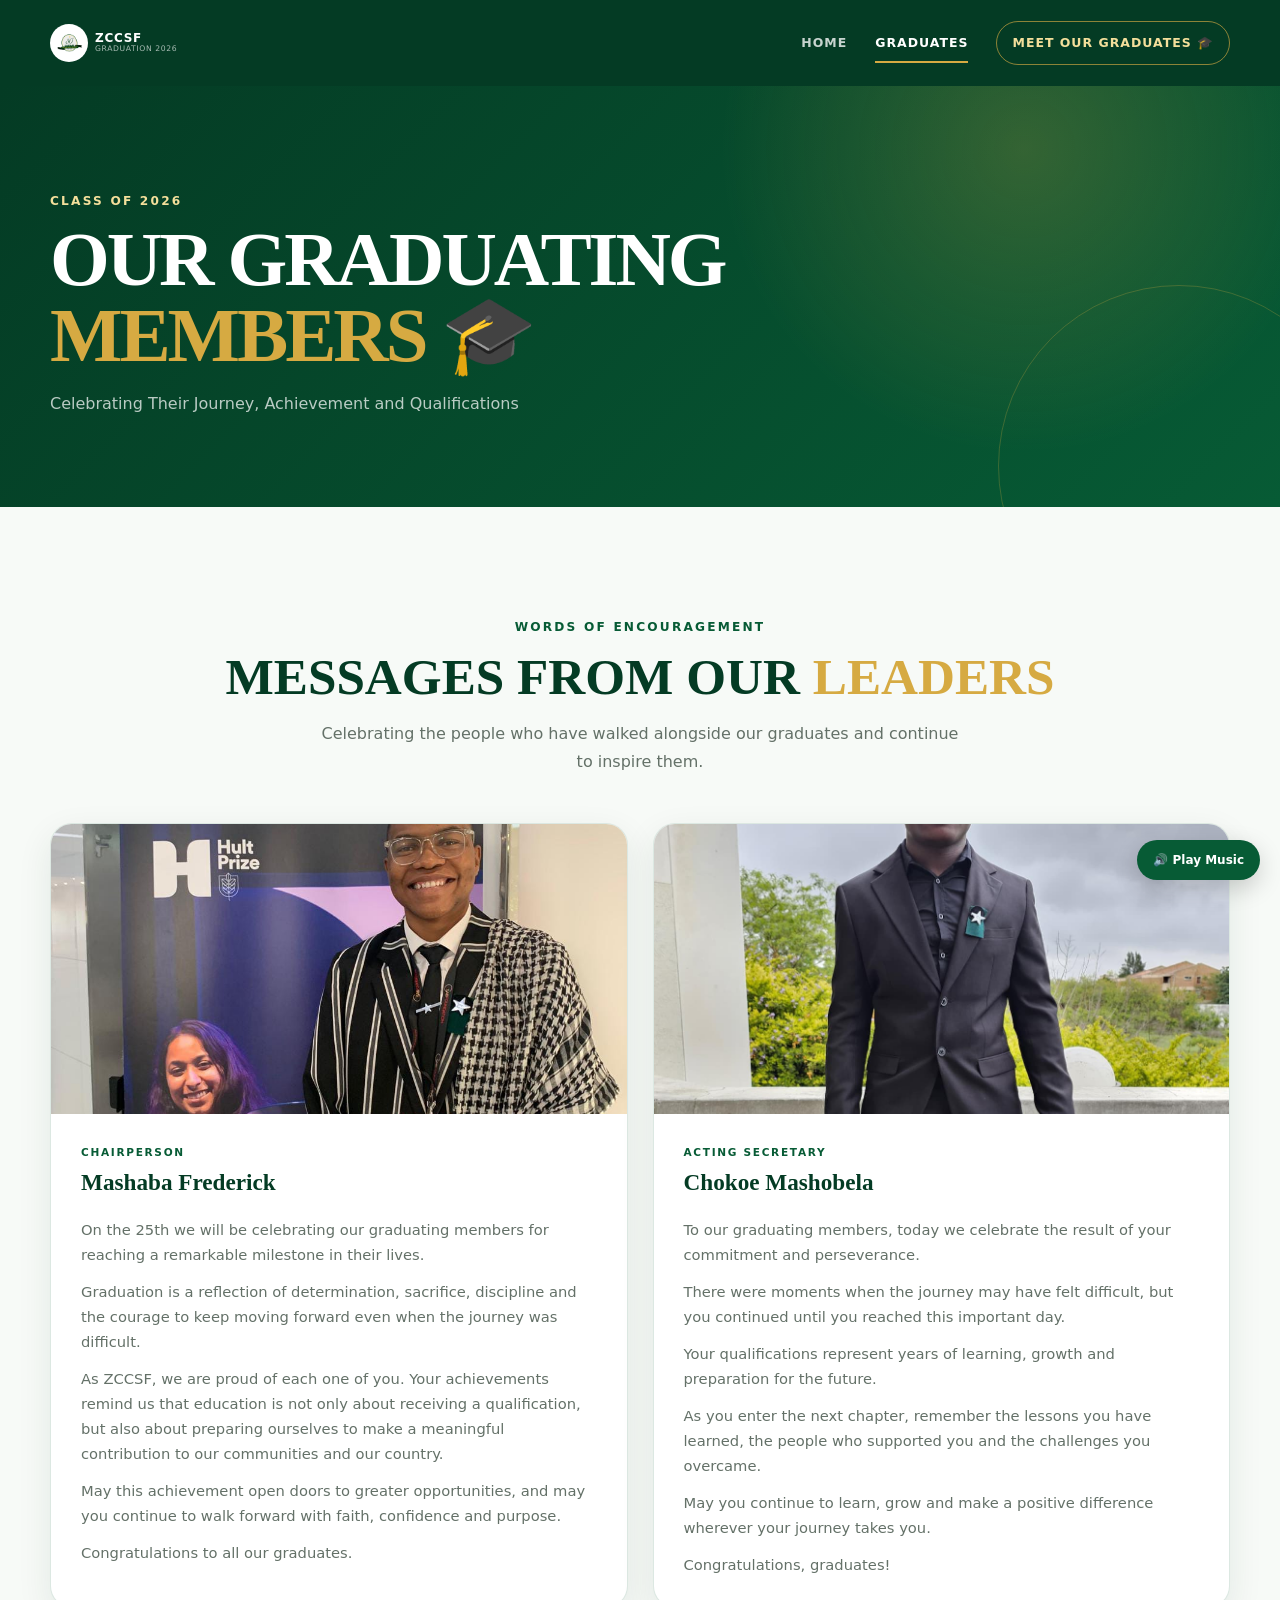
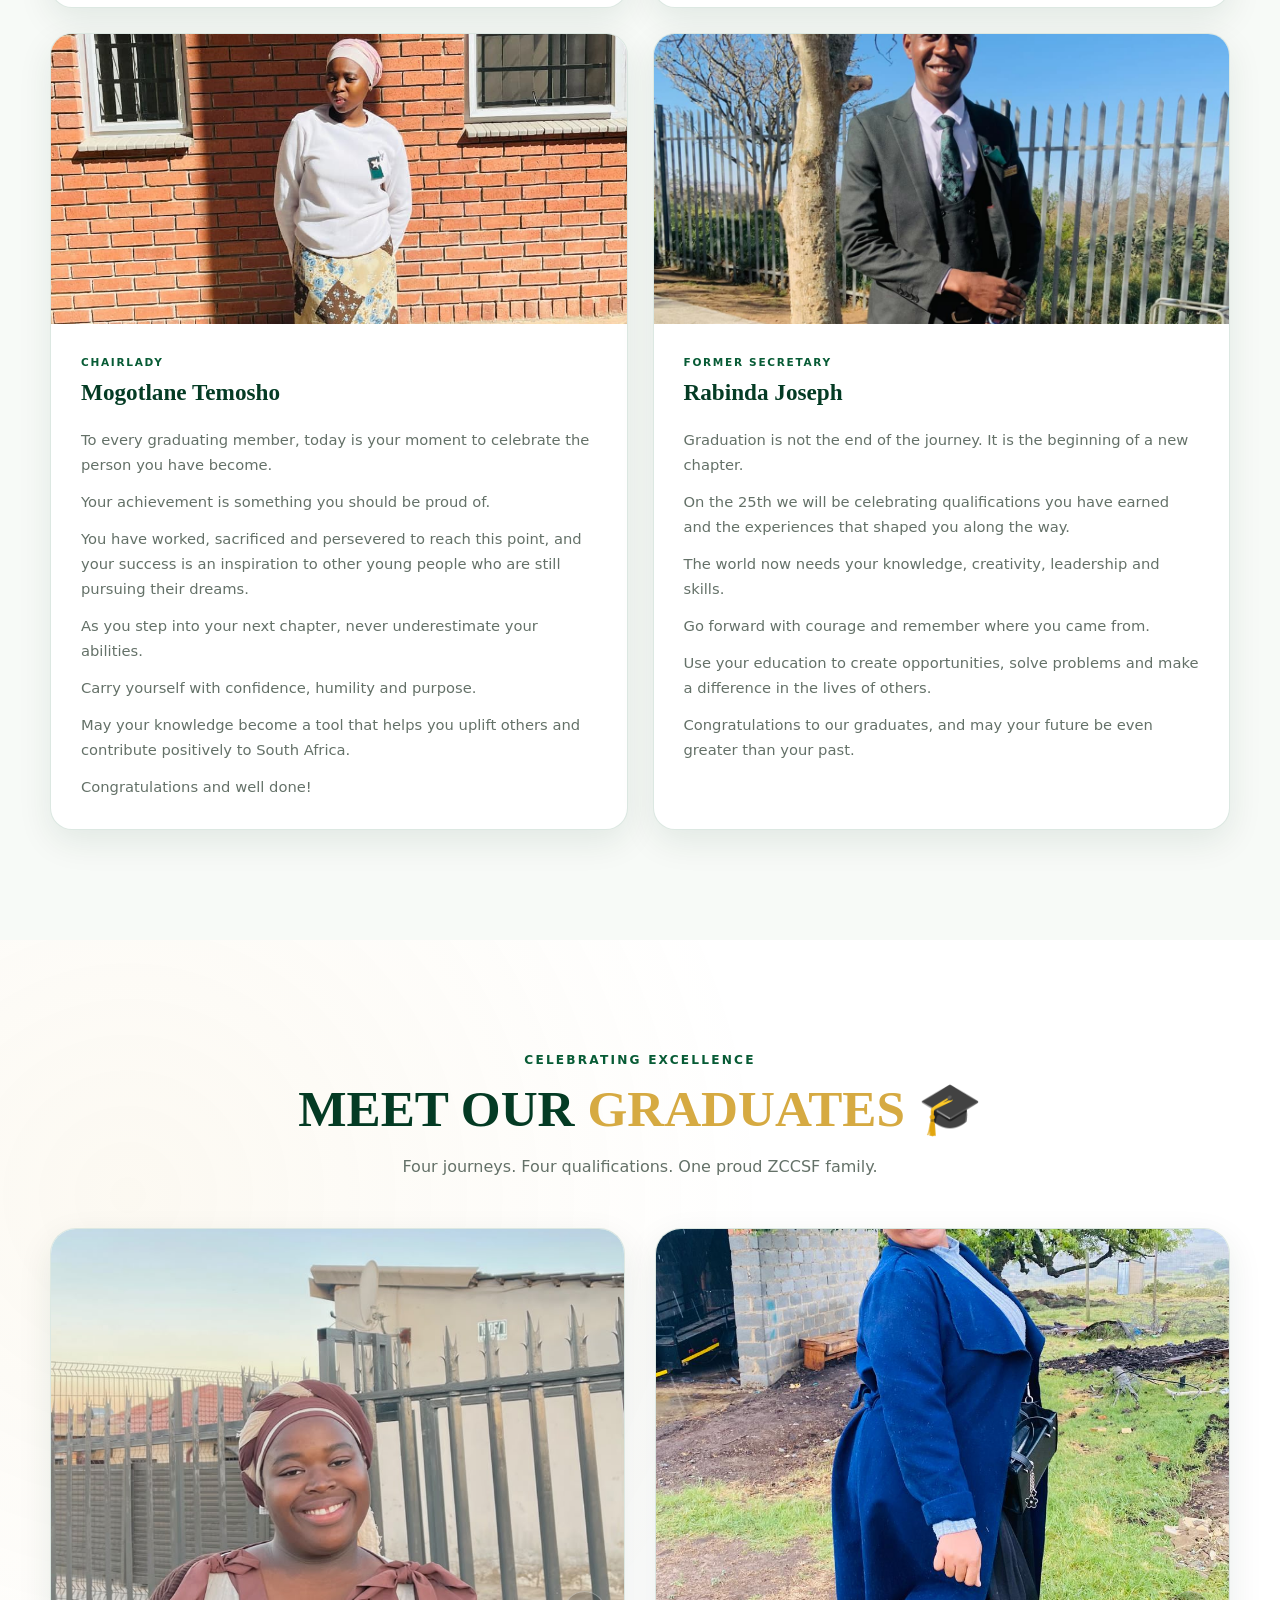
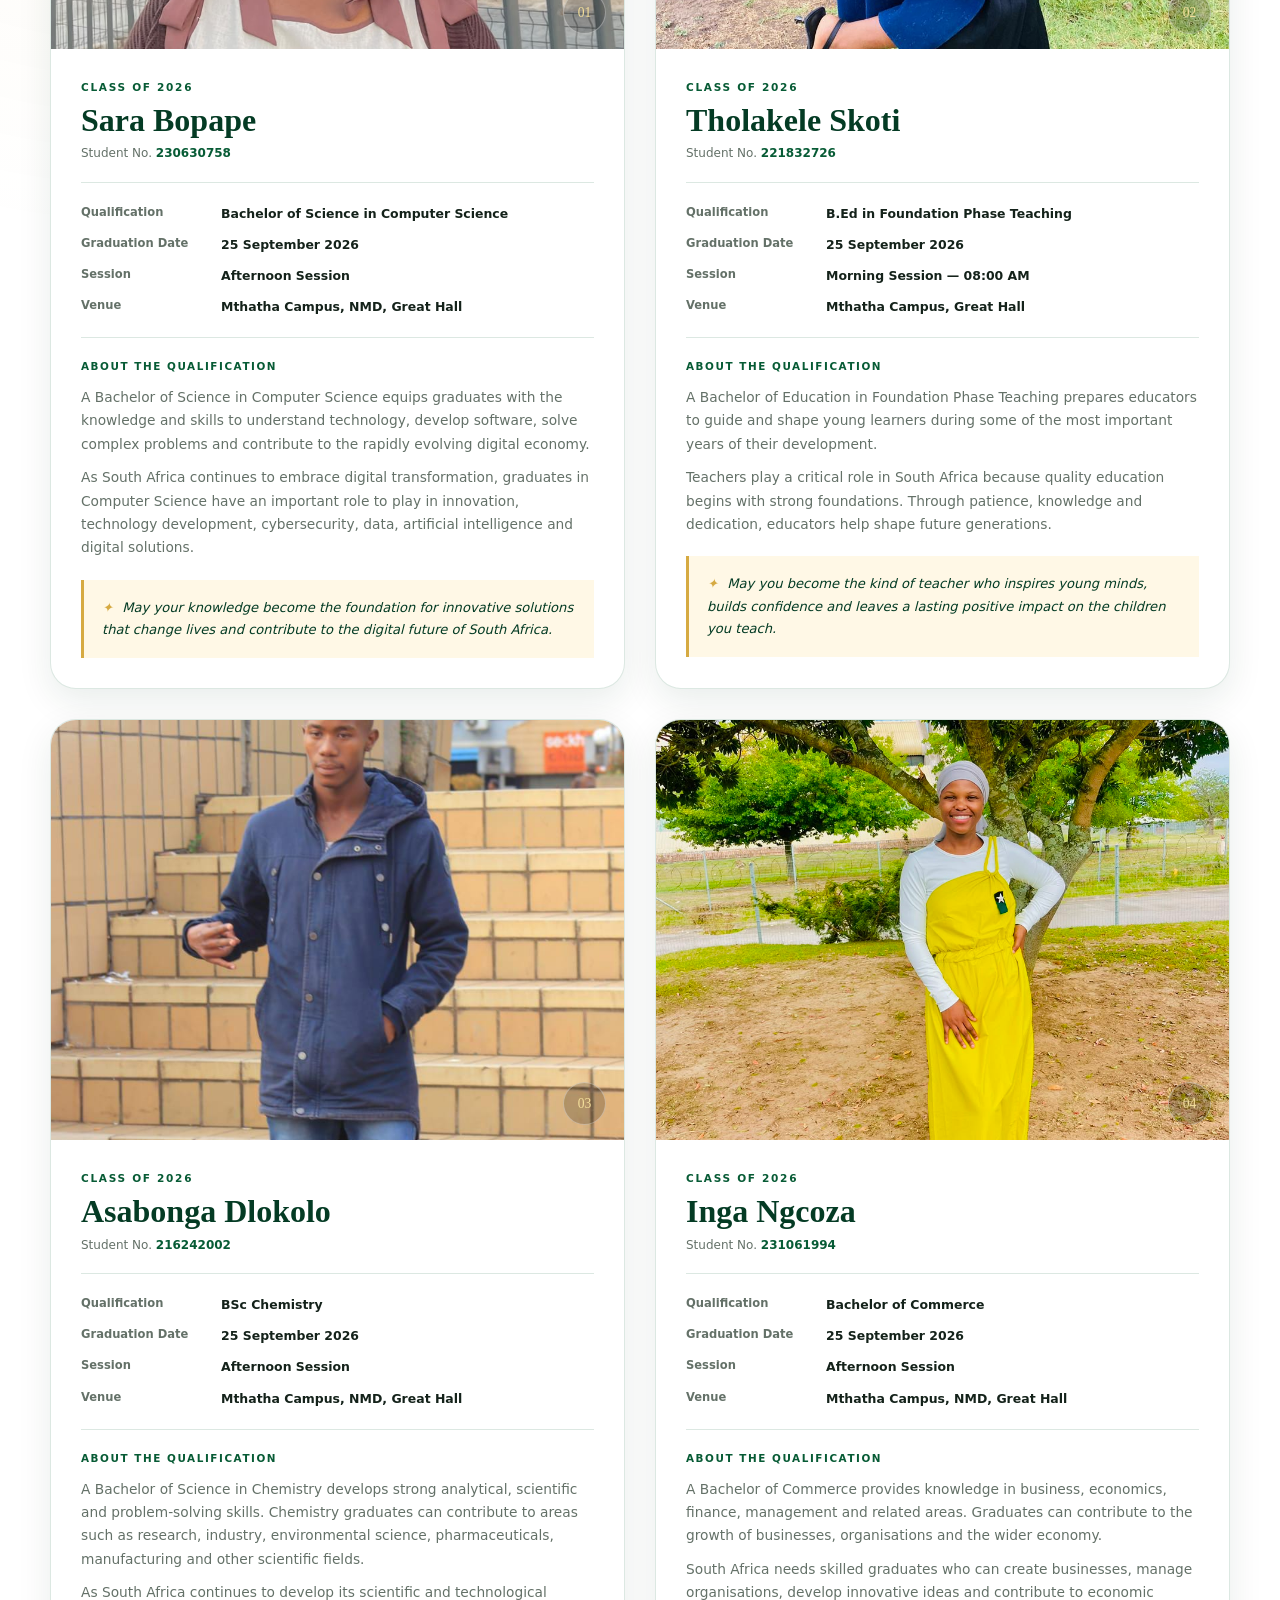
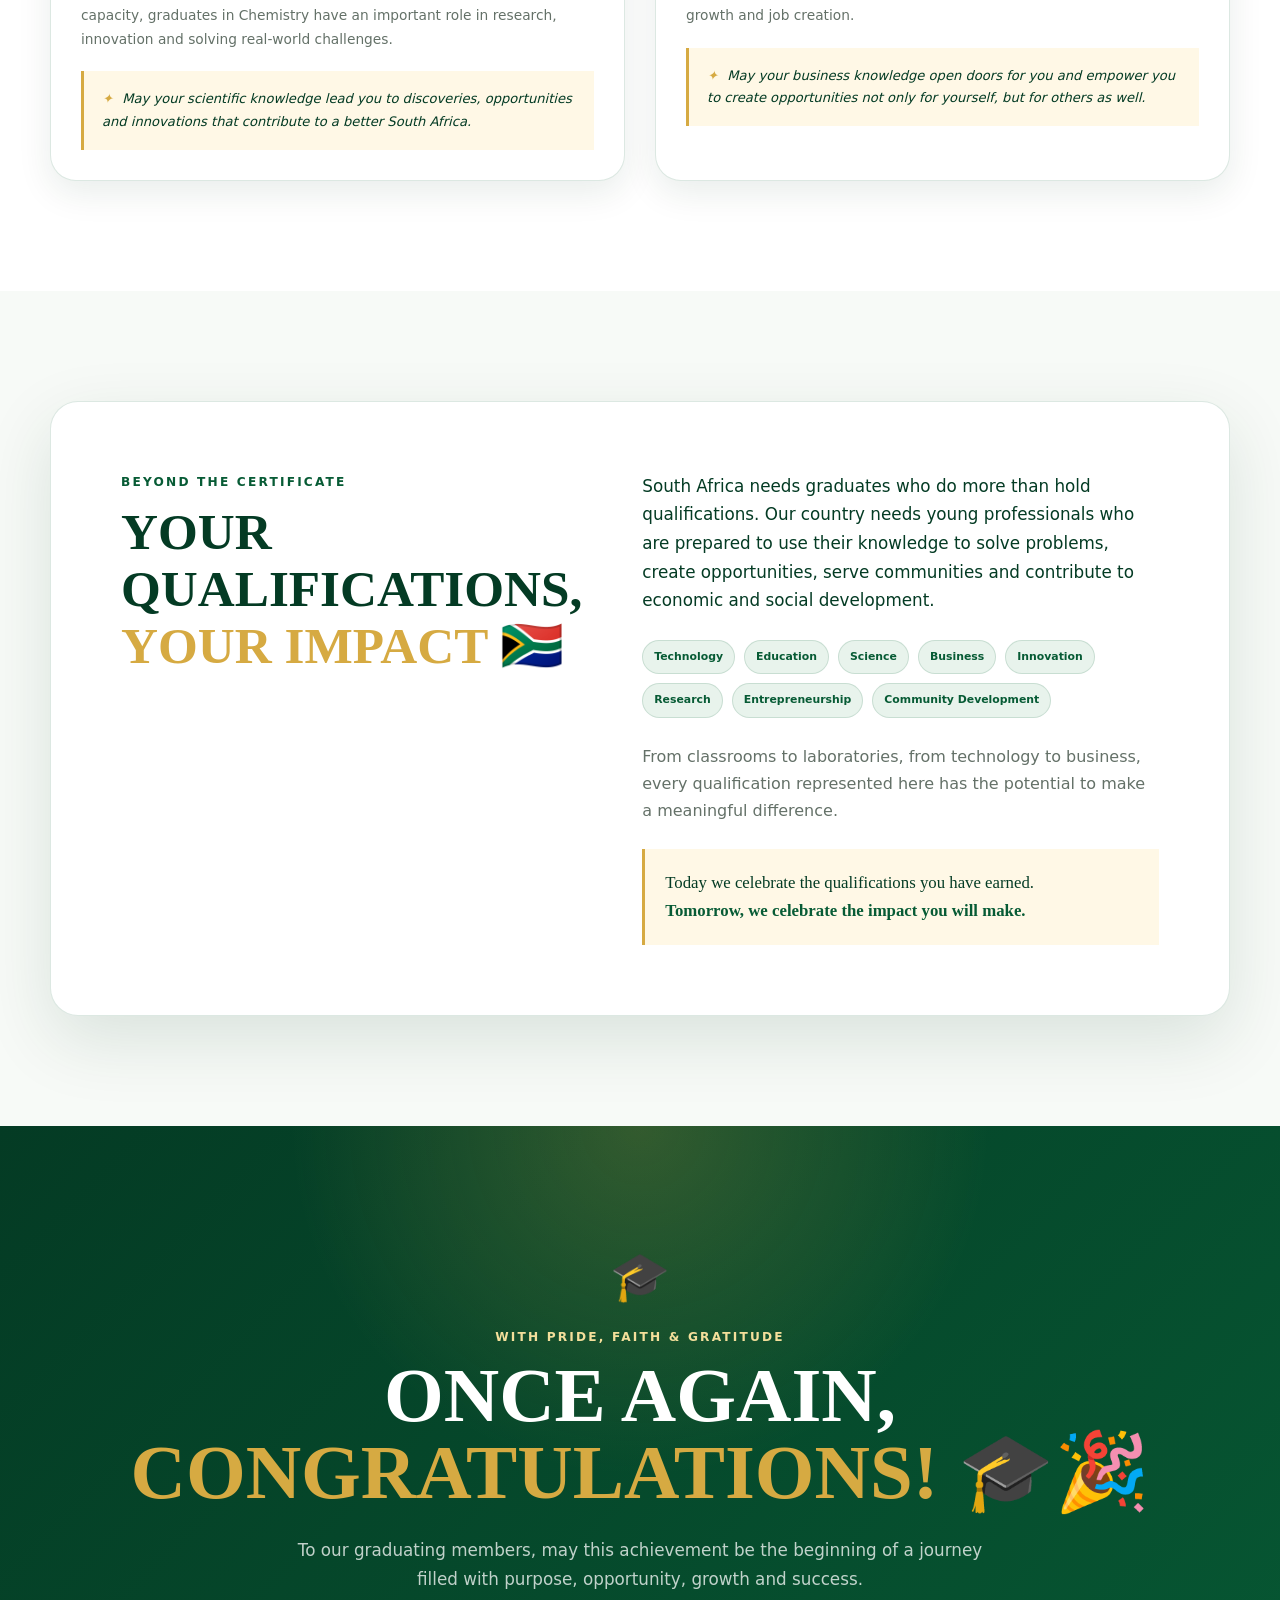
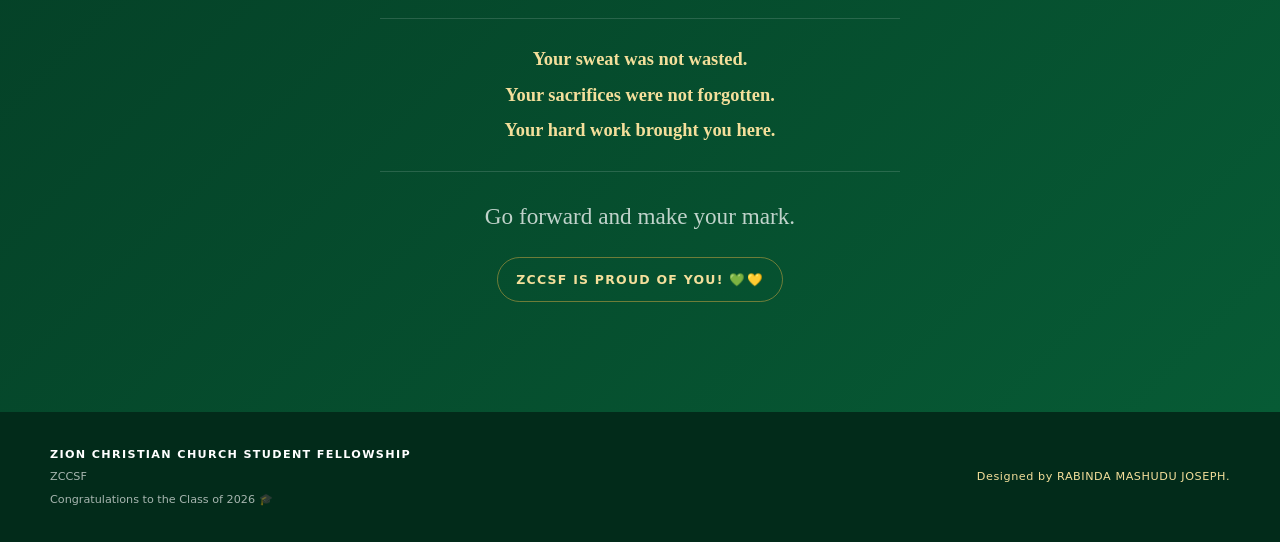
==== commit 64dd1902: "Remove redundant 'the' from graduation message" ====
--- a/graduates.html
+++ b/graduates.html
@@ -241,7 +241,7 @@
                                 Graduation is not the end of the journey. It is the beginning of a new chapter.
                             </p>
                             <p>
-                                <!--Today, we celebrate--> On the 25th we will be celebrating the qualifications you have earned and the experiences that shaped you along the way.
+                                <!--Today, we celebrate--> On the 25th we will be celebrating qualifications you have earned and the experiences that shaped you along the way.
                             </p>
                             <p>
                                 The world now needs your knowledge, creativity, leadership and skills.
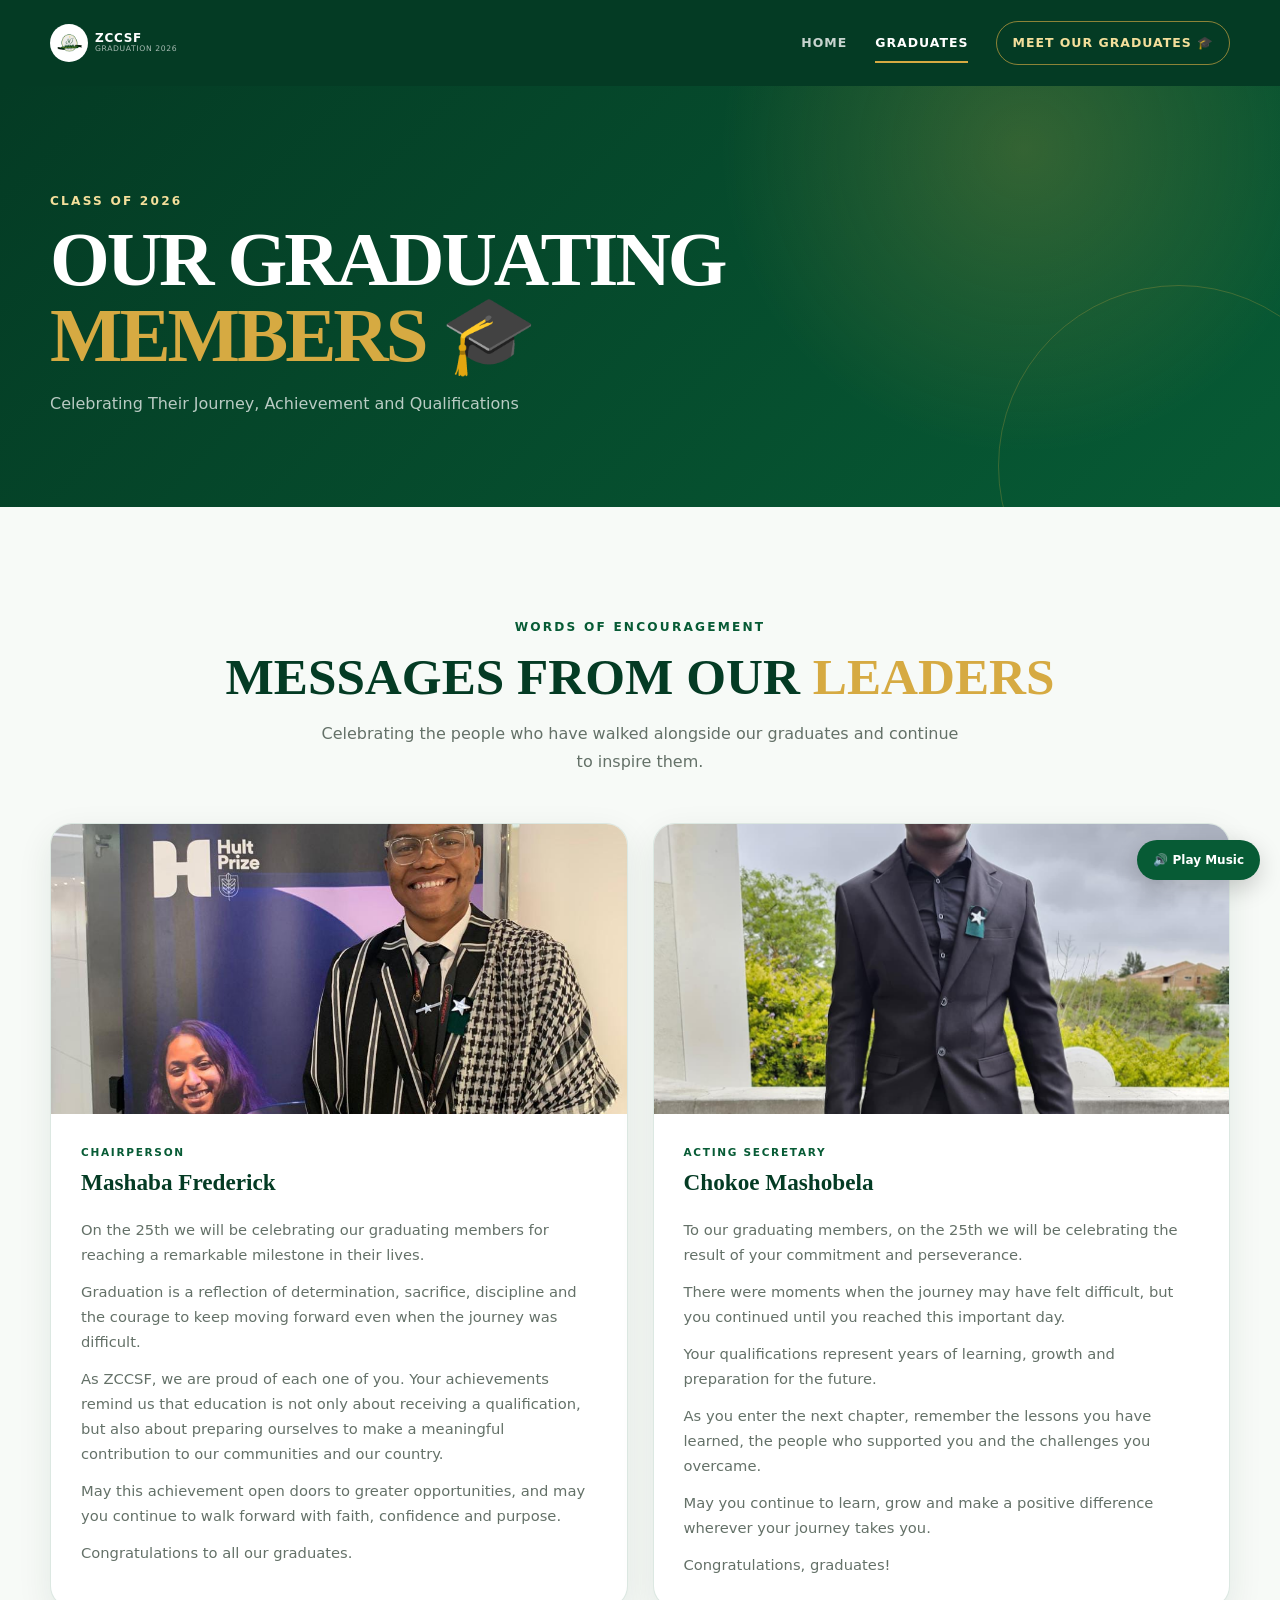
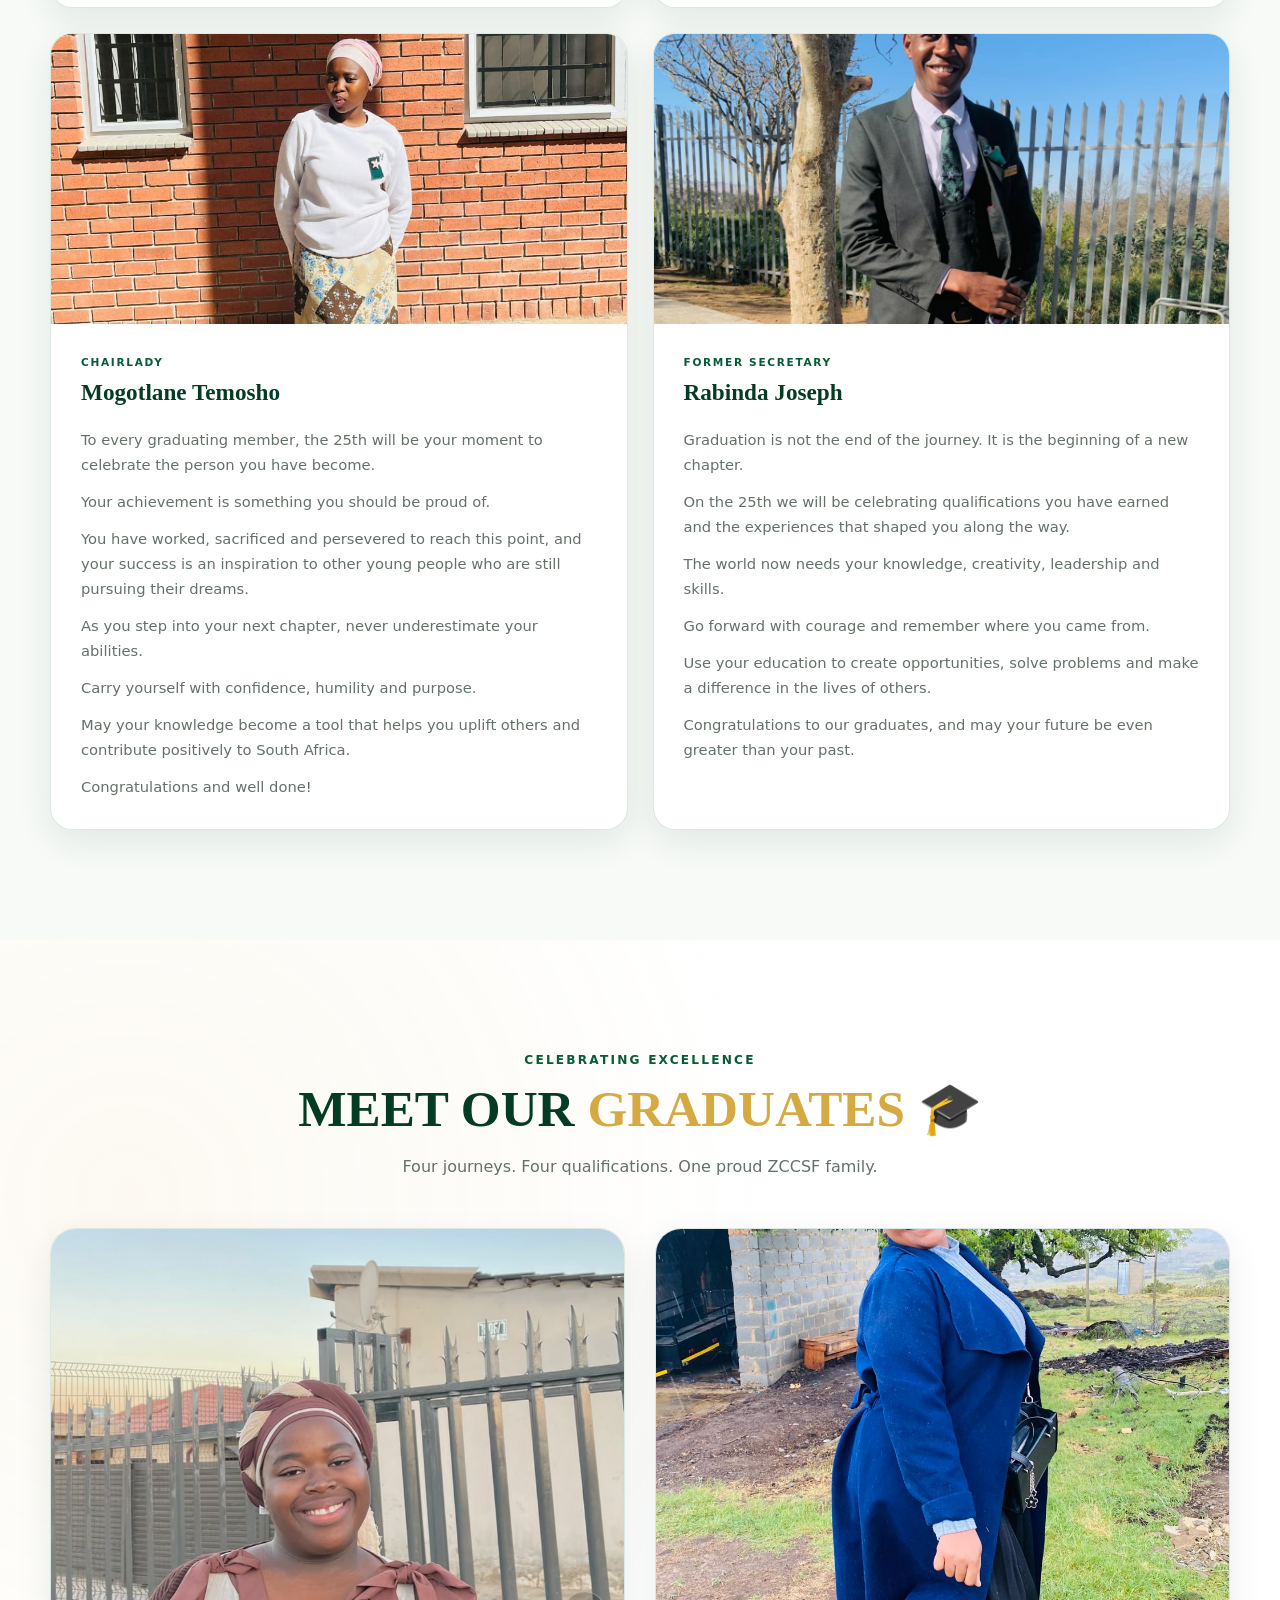
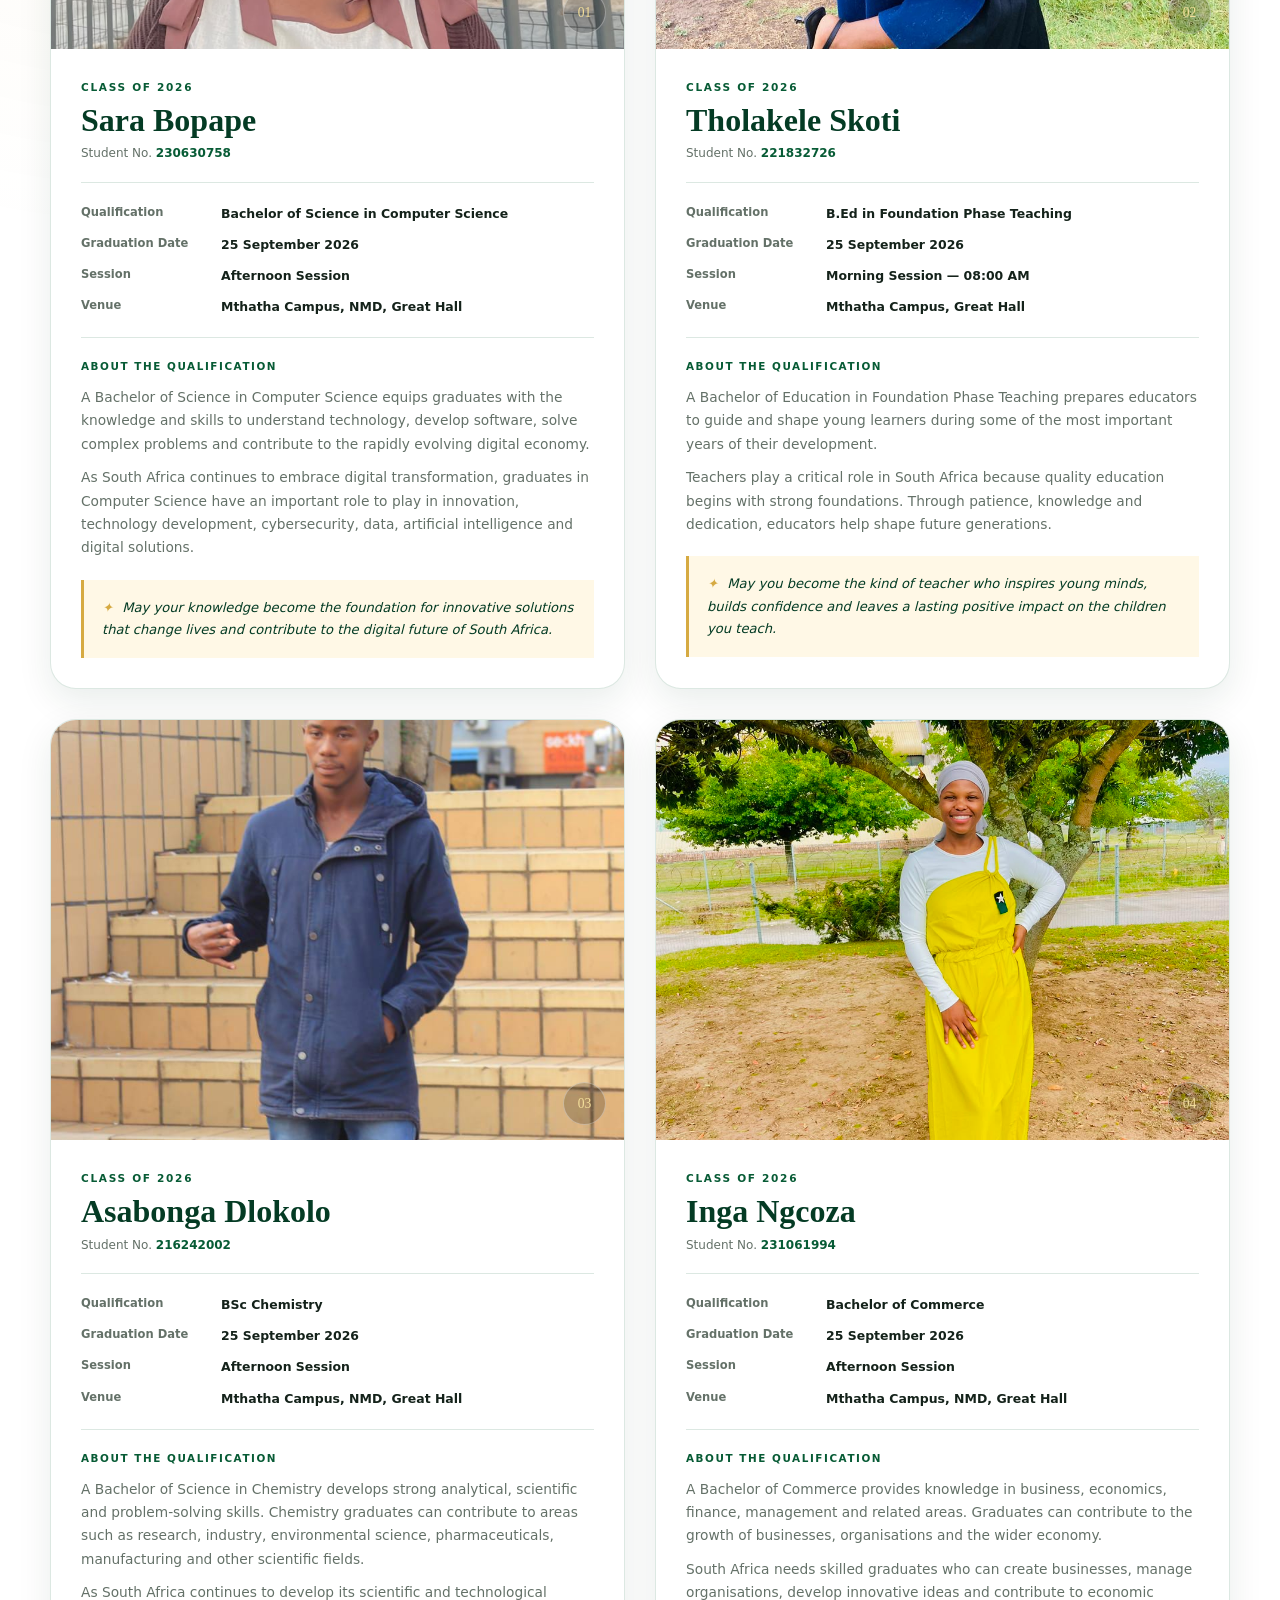
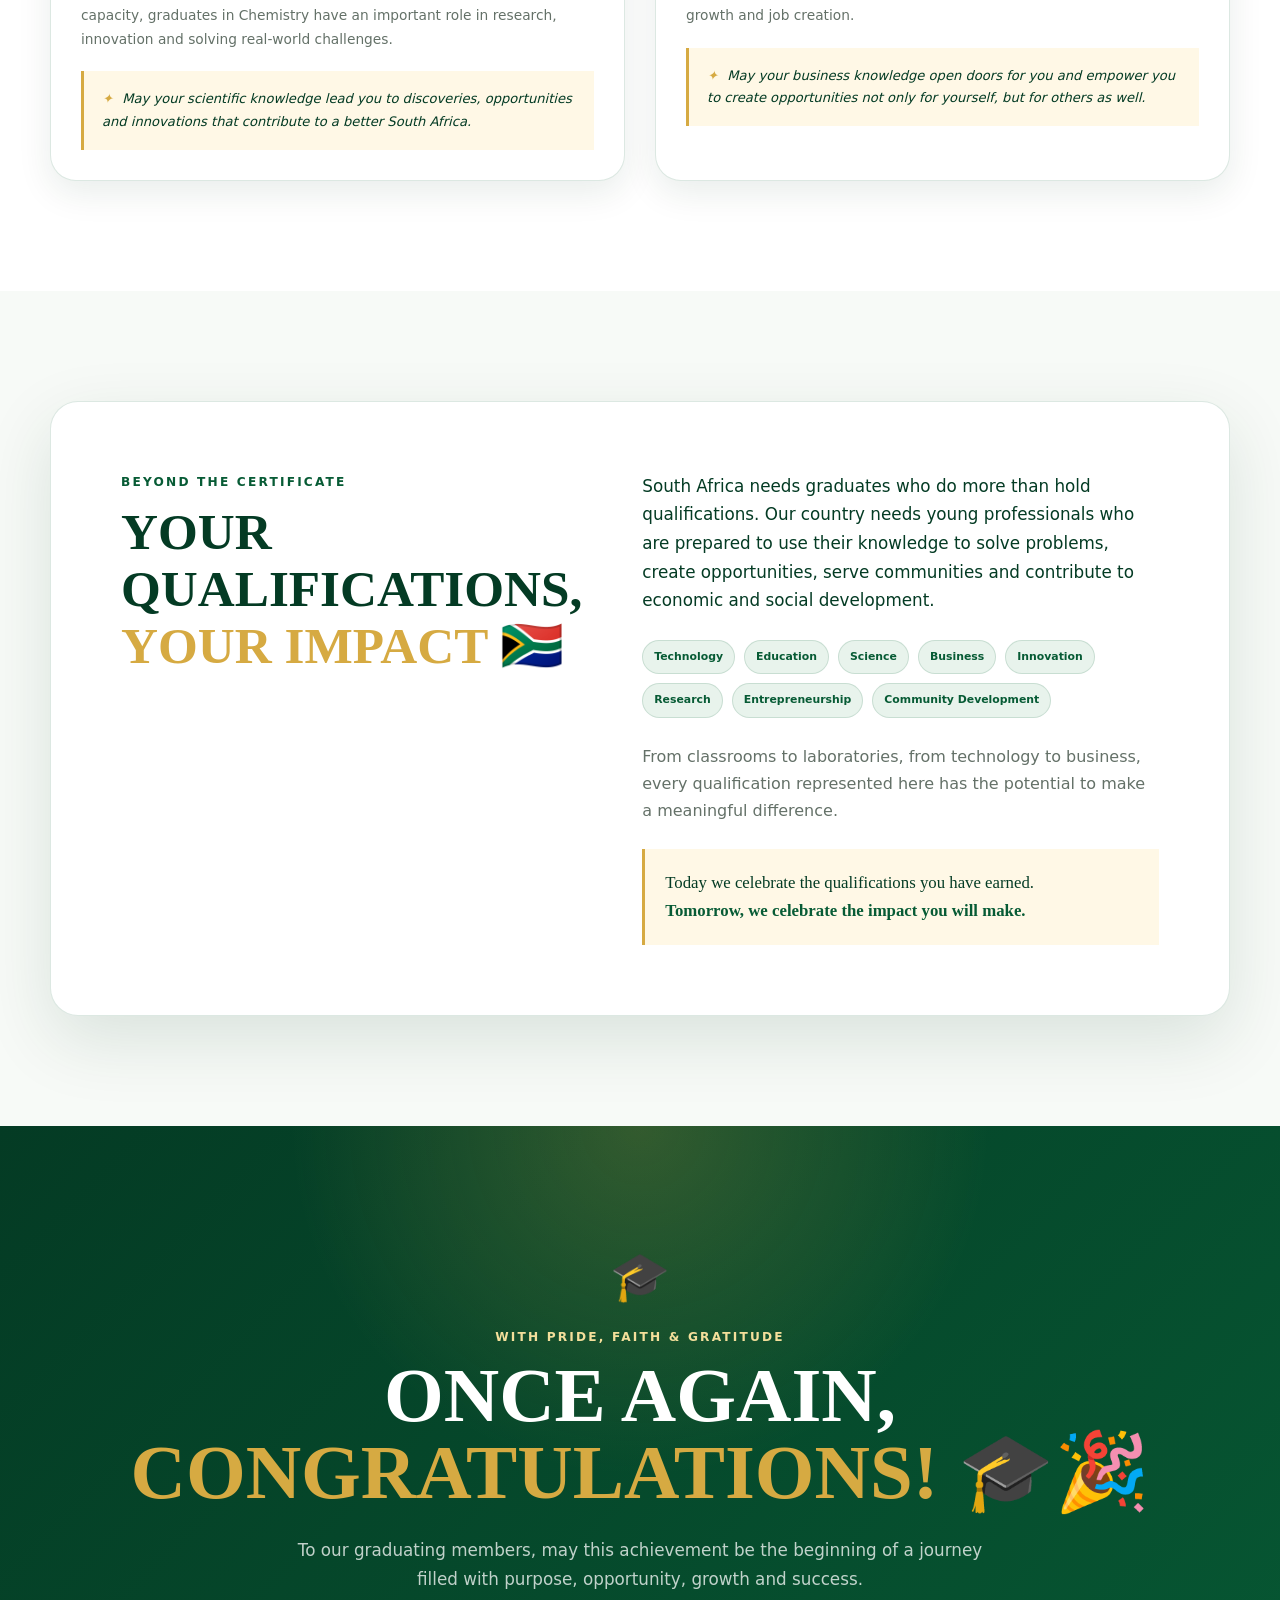
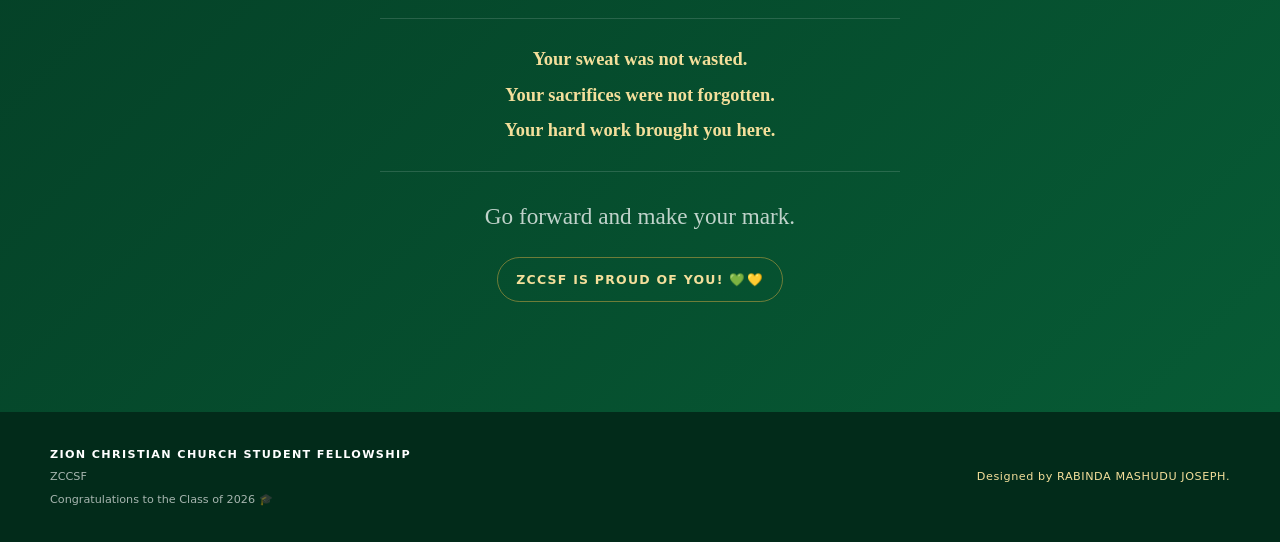
==== commit 474d6bde: "Modify graduation messages to specify celebration date Updated graduation messages to include the da" ====
--- a/graduates.html
+++ b/graduates.html
@@ -174,7 +174,7 @@
                             <!-- EDIT THIS NAME -->
                             <h3>Chokoe Mashobela</h3>
                             <p>
-                                To our graduating members, today we celebrate the result of your commitment and perseverance.
+                                To our graduating members, <!--today we celebrate--> on the 25th we will be celebrating the result of your commitment and perseverance.
                             </p>
                             <p>
                                 There were moments when the journey may have felt difficult, but you continued until you
@@ -205,7 +205,7 @@
                             <!-- EDIT THIS NAME -->
                             <h3>Mogotlane Temosho</h3>
                             <p>
-                                To every graduating member, today is your moment to celebrate the person you have become.
+                                To every graduating member, <!--today is your--> the 25th will be your moment to celebrate the person you have become.
                             </p>
                             <p>
                                 Your achievement is something you should be proud of.
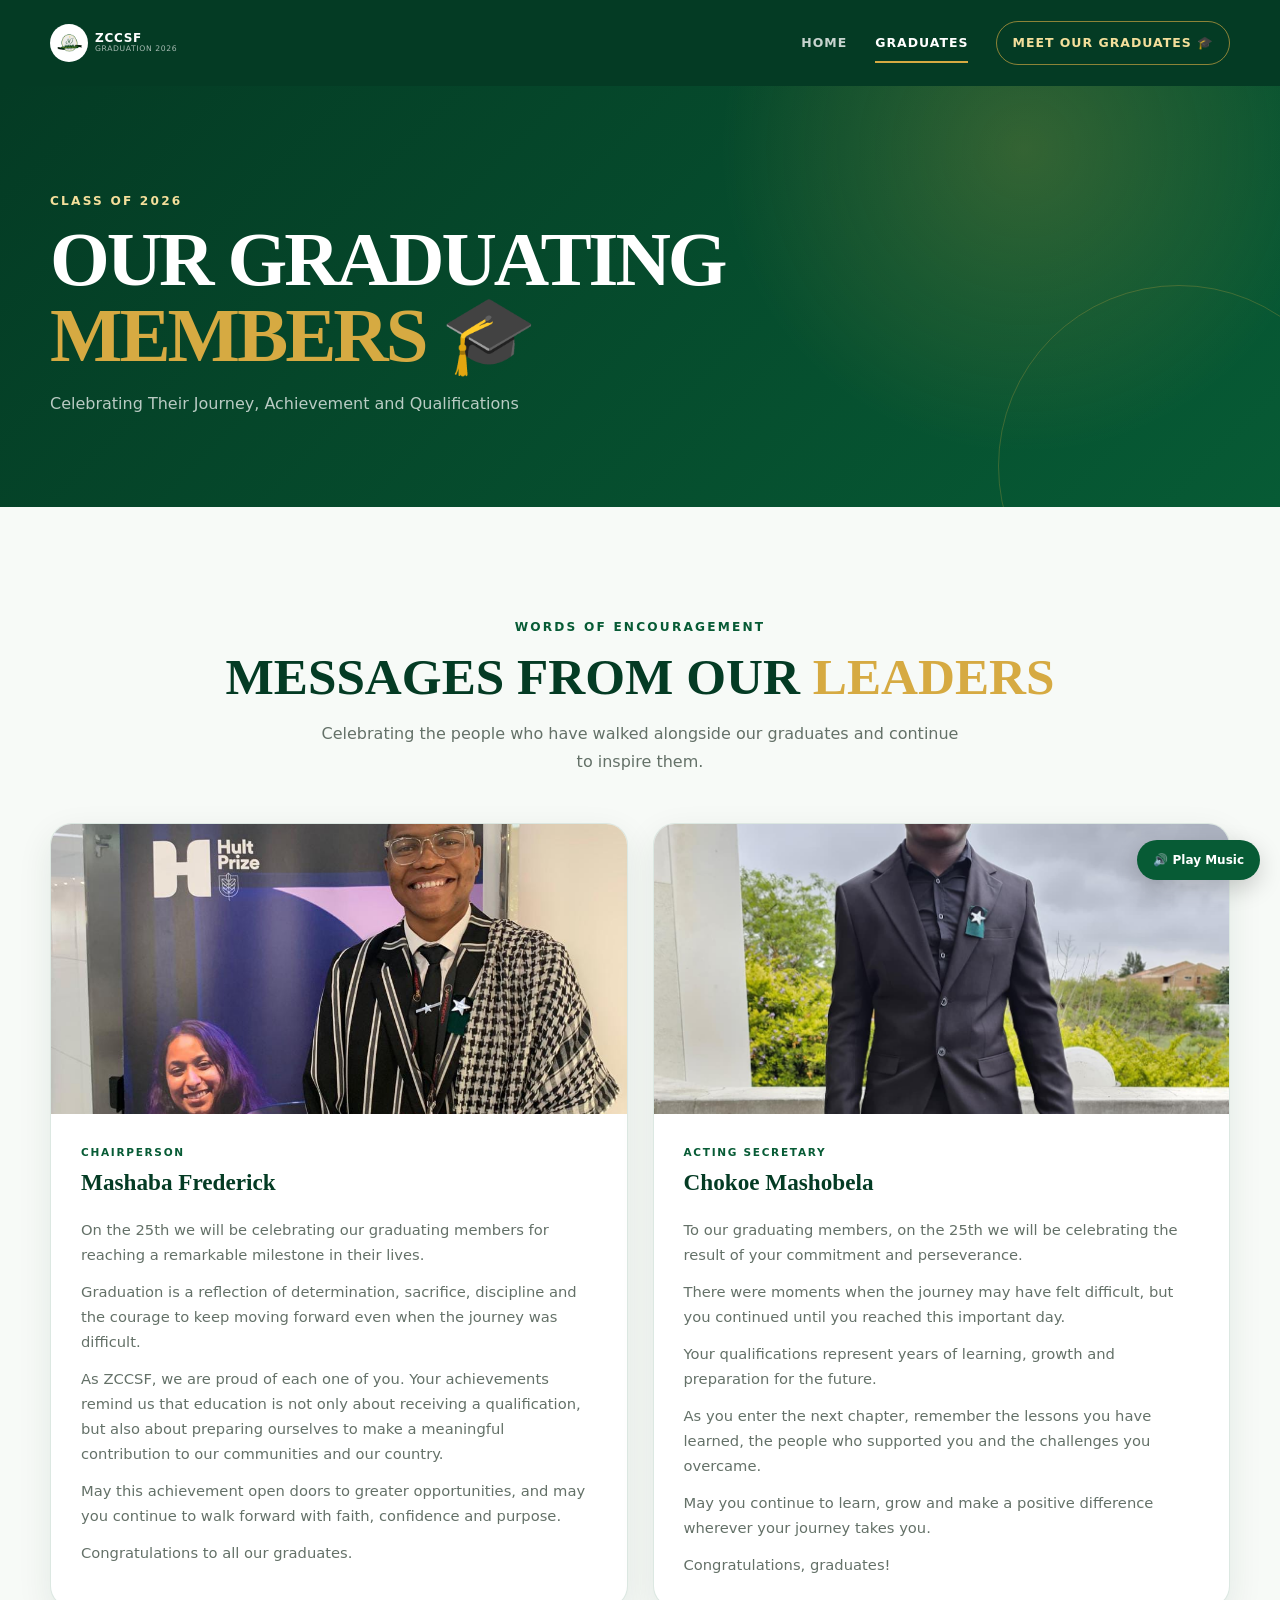
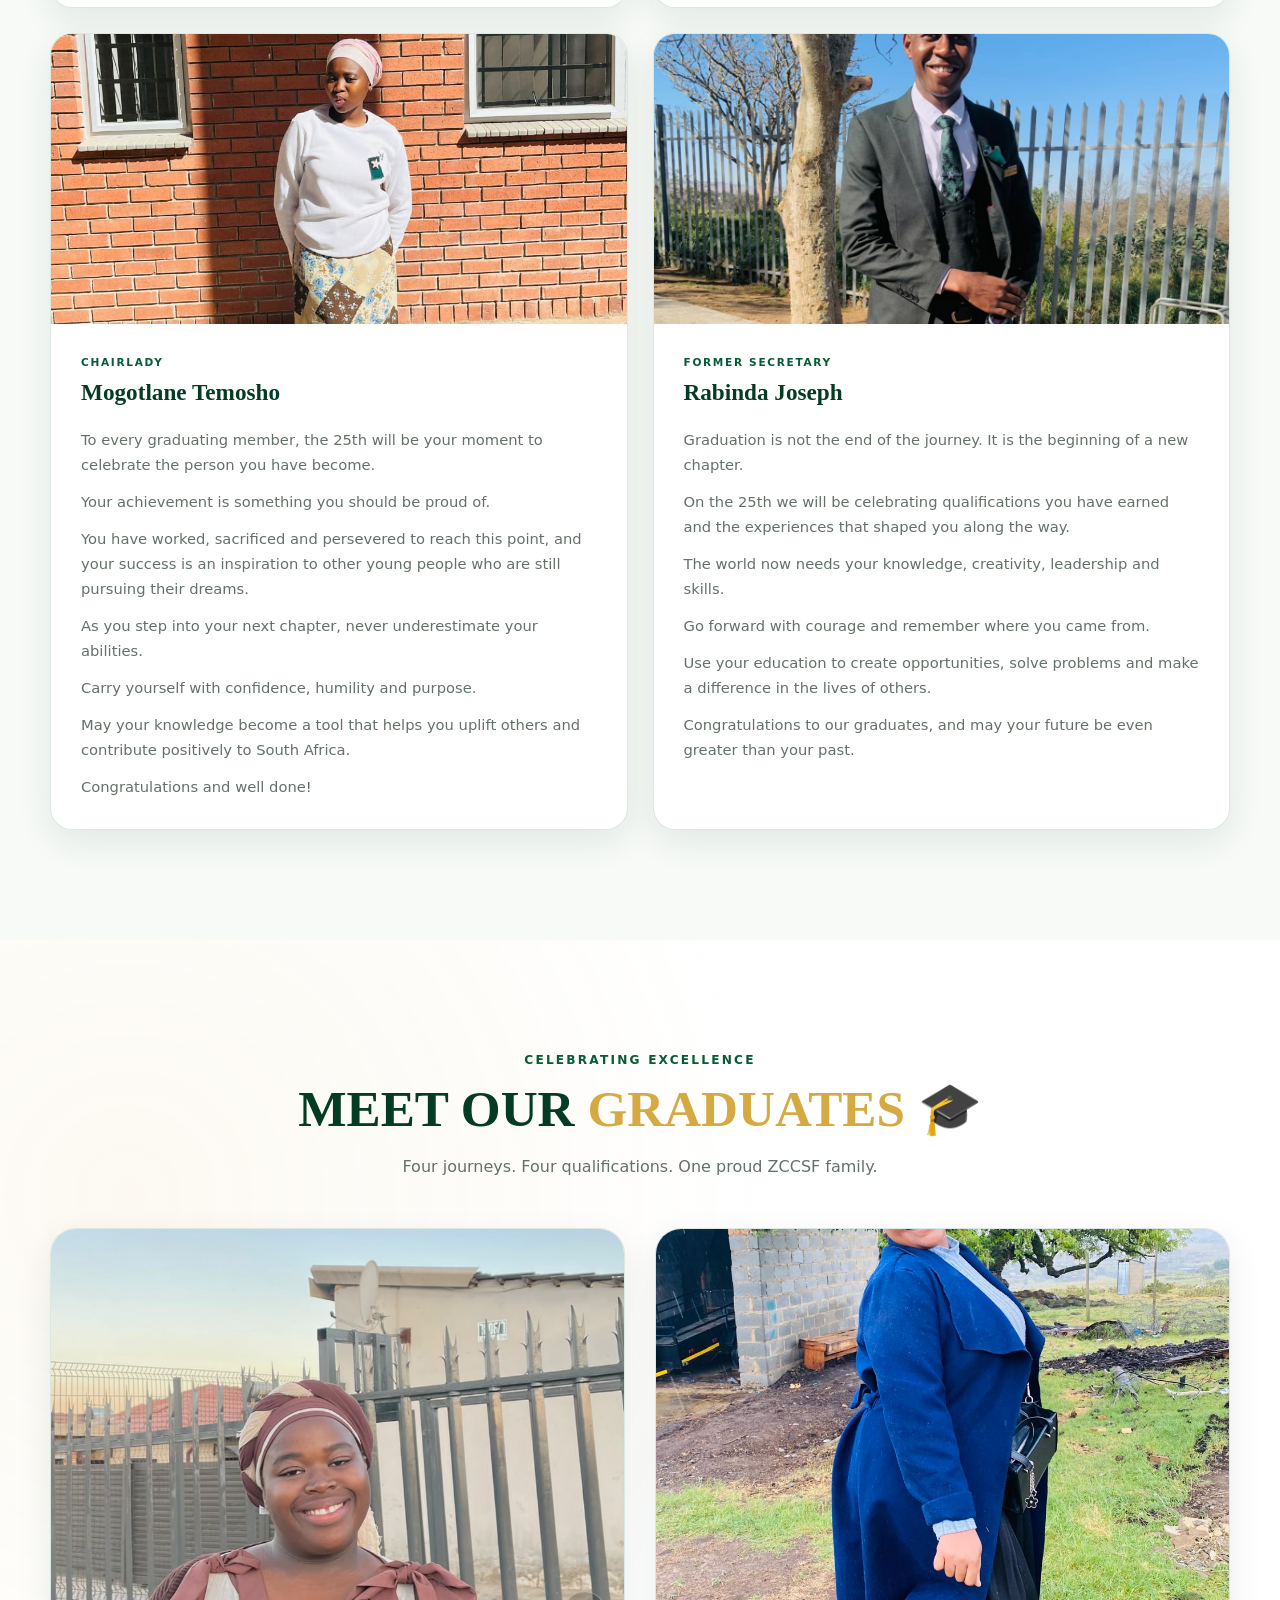
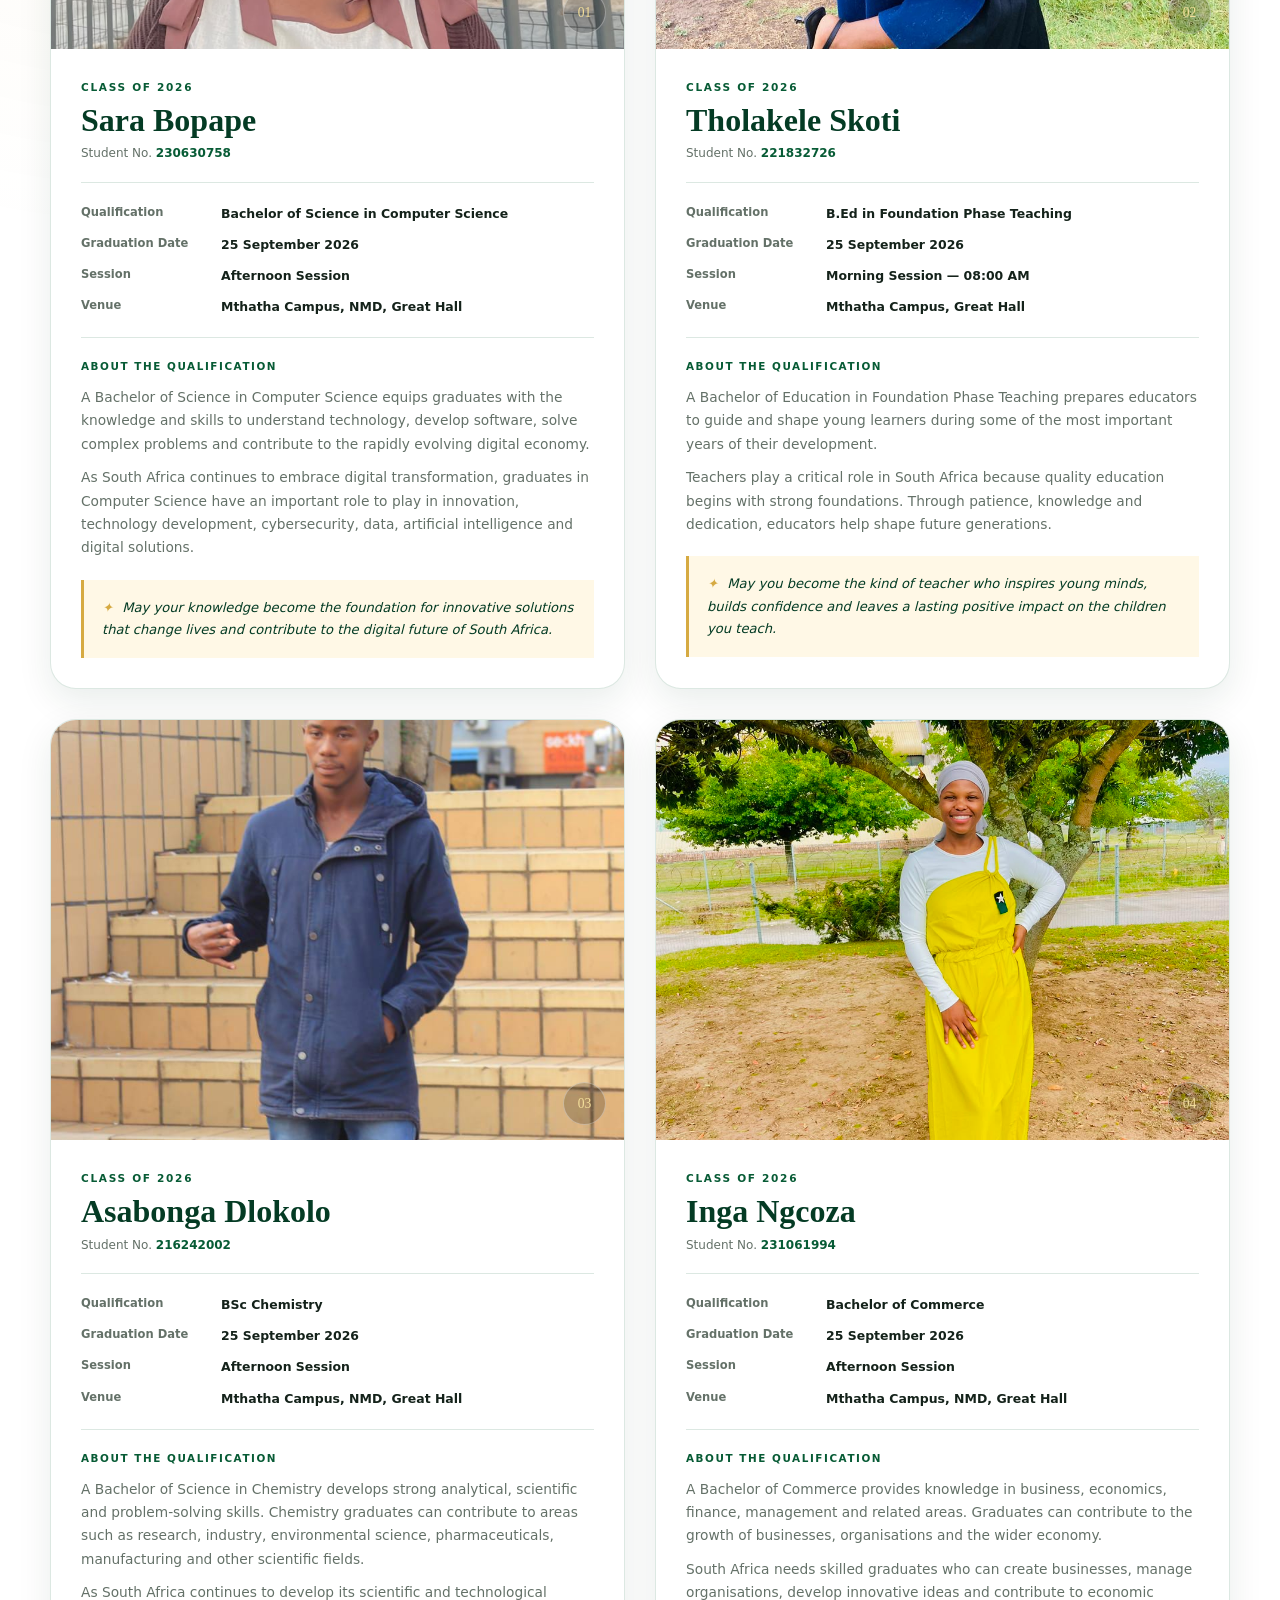
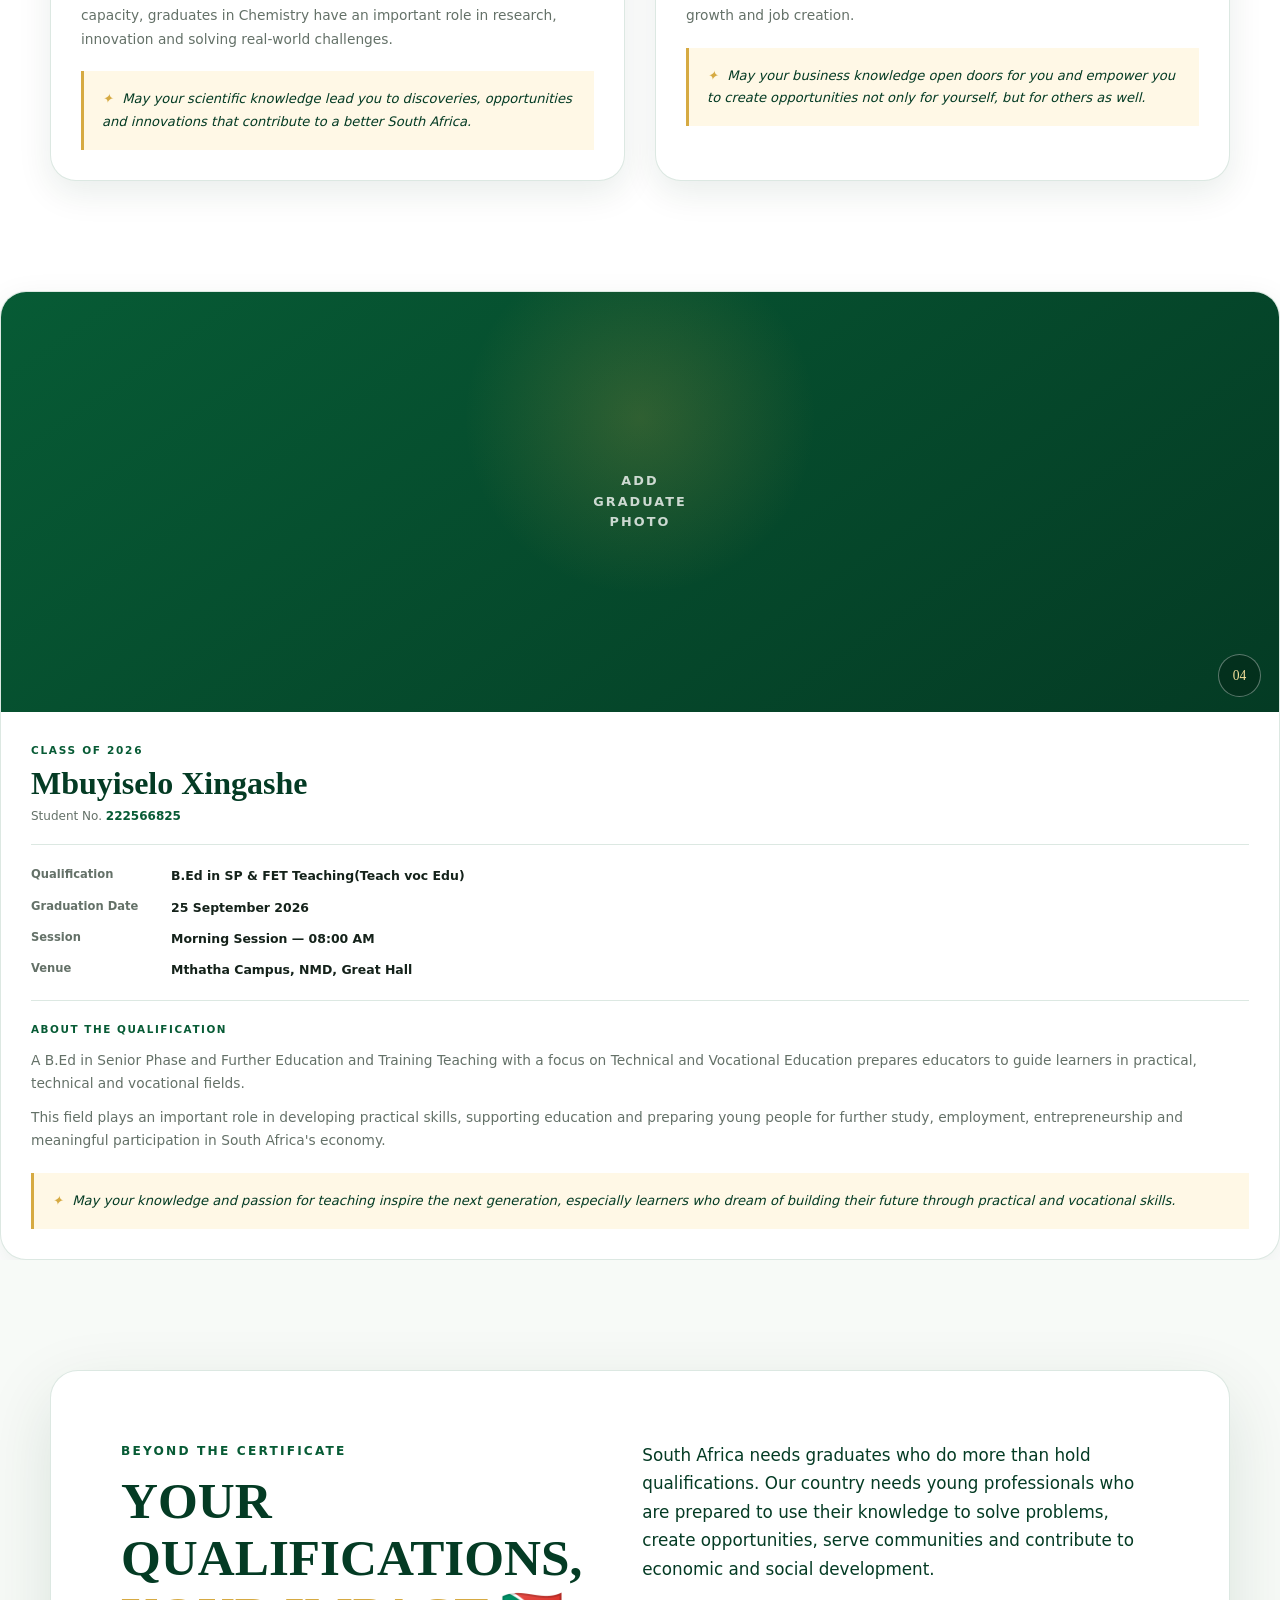
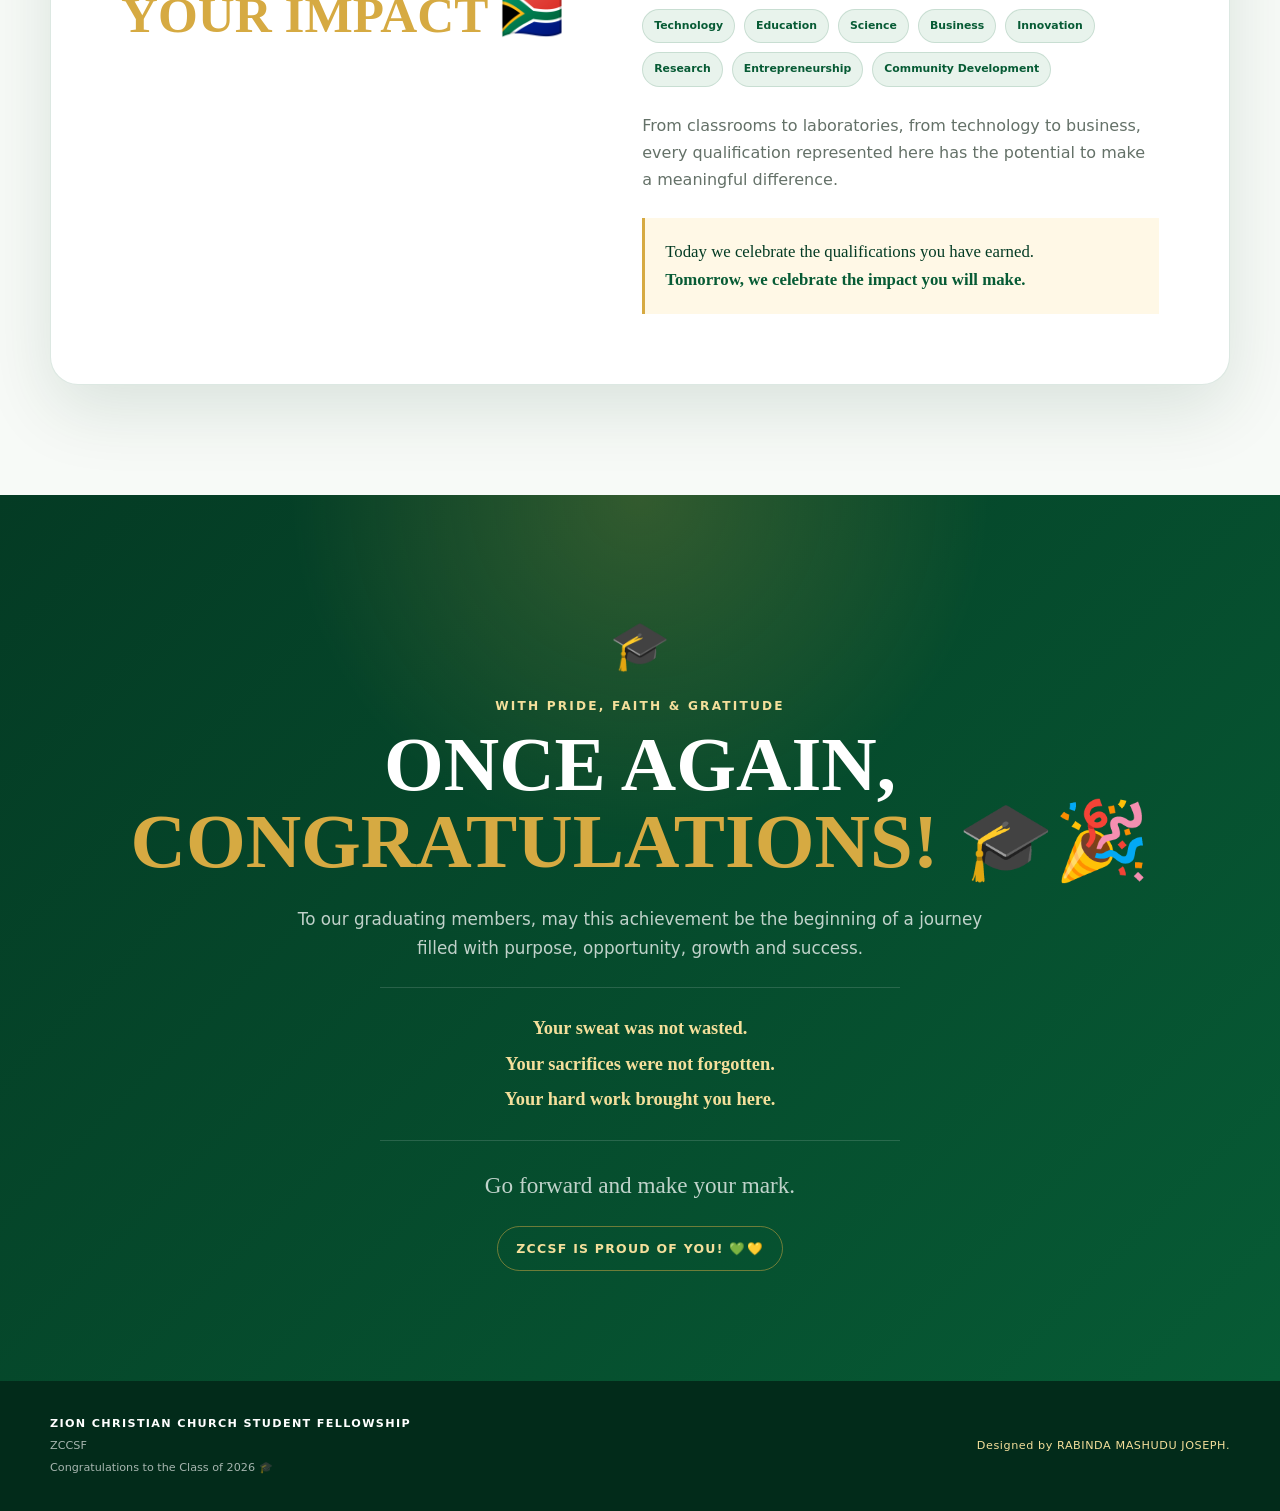
==== commit 8feef1fb: "Add details for Graduate 5: Mbuyiselo Xingase Added details for Graduate 5, Mbuyiselo Xingase, inclu" ====
--- a/graduates.html
+++ b/graduates.html
@@ -444,6 +444,51 @@
             </div>
         </section>
 
+                            <!-- =================================================
+                         GRADUATE 5
+                         ================================================= -->
+                    <article class="graduate-card reveal">
+                        <div class="graduate-photo">
+                            <img src="images/mbuyiselo.jpeg" alt="Mbuyiselo Xingase" onerror="this.style.display='none'; this.parentElement.classList.add('placeholder');">
+                            <span class="photo-placeholder">ADD<br>GRADUATE<br>PHOTO</span>
+                            <span class="photo-number">04</span>
+                        </div>
+                        <div class="graduate-content">
+                            <span class="graduate-label">CLASS OF 2026</span>
+                            <h3>Mbuyiselo Xingashe</h3>
+                            <div class="student-number">Student No. <strong>222566825</strong></div>
+
+                            <div class="detail-list">
+                                <div><span>Qualification</span><strong>B.Ed in SP & FET Teaching(Teach voc Edu)</strong></div>
+                                <div><span>Graduation Date</span><strong>25 September 2026</strong></div>
+                                <div><span>Session</span><strong>Morning Session — 08:00 AM</strong></div>
+                                <div><span>Venue</span><strong>Mthatha Campus, NMD, Great Hall</strong></div>
+                            </div>
+
+                            <div class="description">
+                                <h4>ABOUT THE QUALIFICATION</h4>
+                                <p>A B.Ed in Senior Phase and Further Education and Training Teaching with a focus on Technical and Vocational
+                                    Education prepares educators to guide learners in practical, technical and vocational fields.
+                                </p>
+                                <p>
+                                    This field plays an important role in developing practical skills, supporting education and preparing
+                                    young people for further study, employment, entrepreneurship and meaningful participation in
+                                    South Africa's economy.
+                                </p>
+                            </div>
+
+                            <div class="inspiration">
+                                <span>✦</span>
+                                May your knowledge and passion for teaching inspire the next generation, especially learners who dream
+                                of building their future through practical and vocational skills.
+                            </div>
+                        </div>
+                    </article>
+                </div>
+            </div>
+        </section>
+
+
         <!-- =====================================================
              QUALIFICATIONS & SOUTH AFRICA
              ===================================================== -->
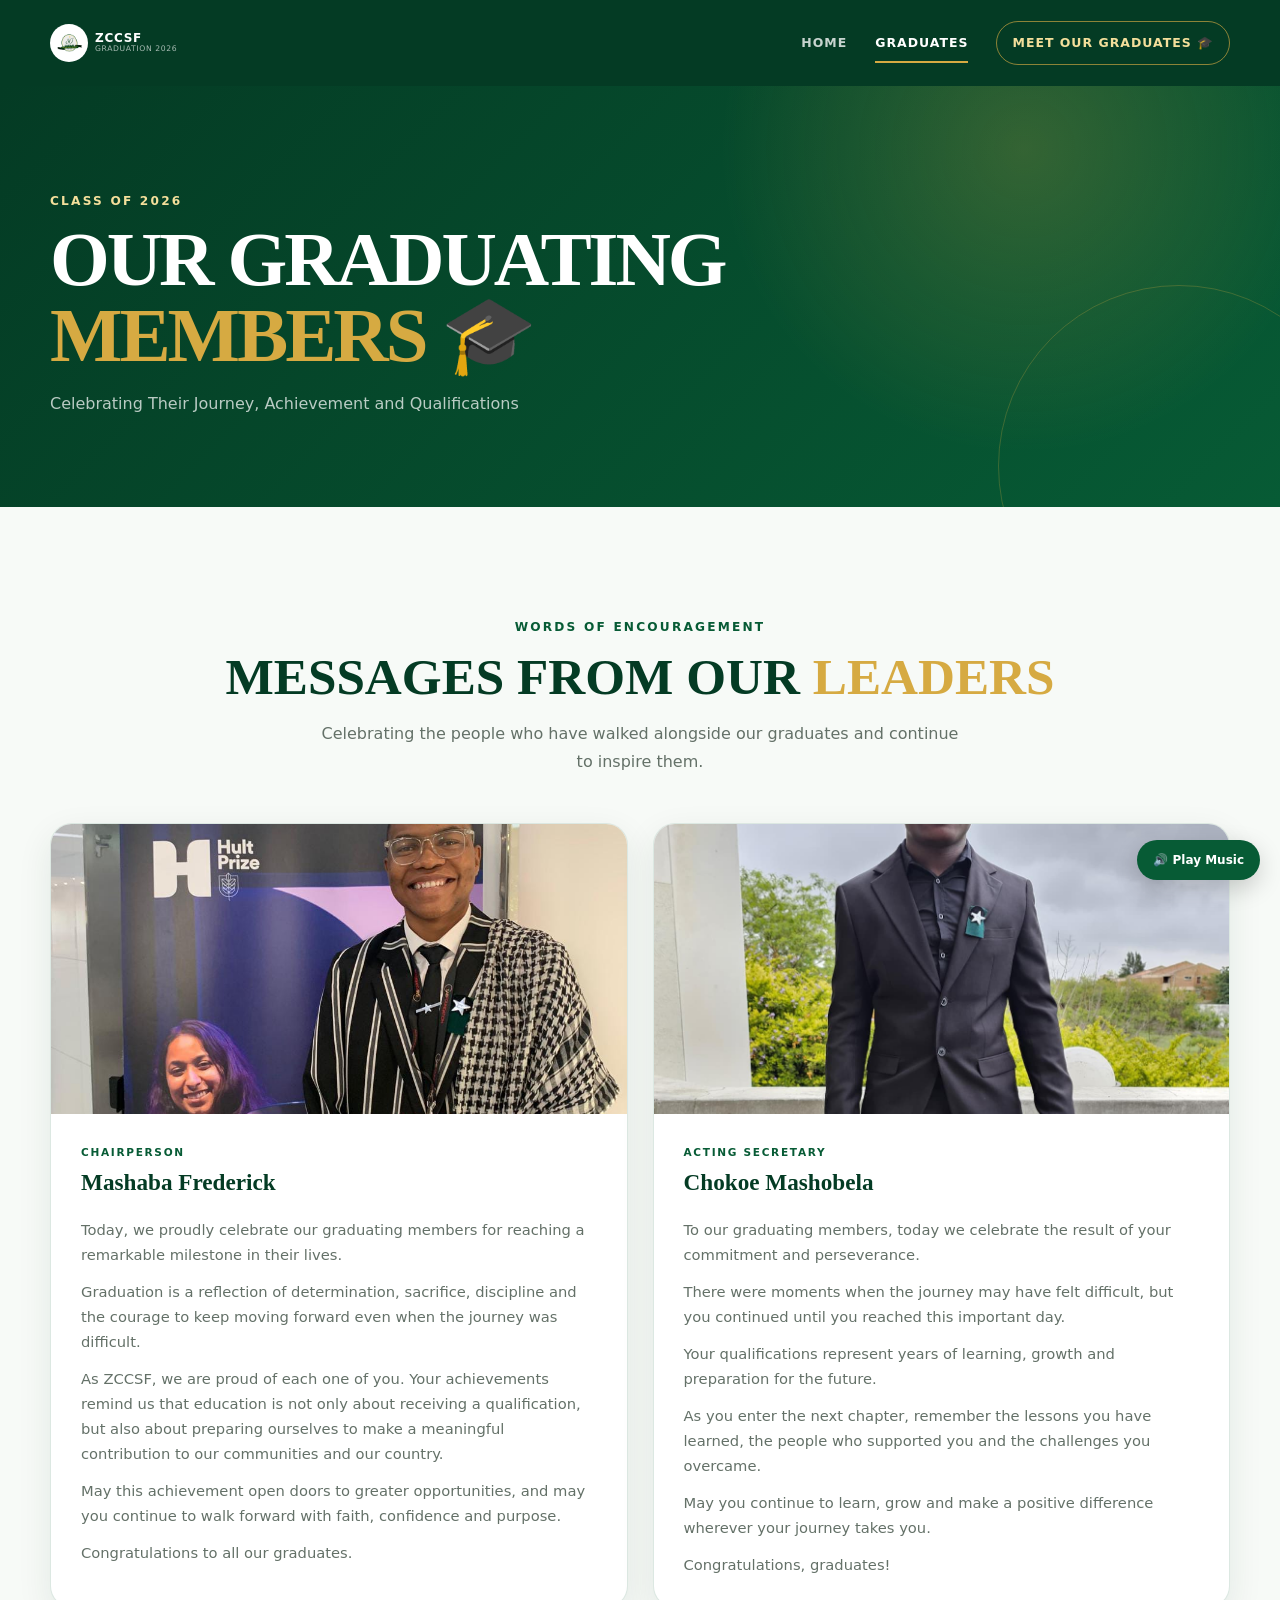
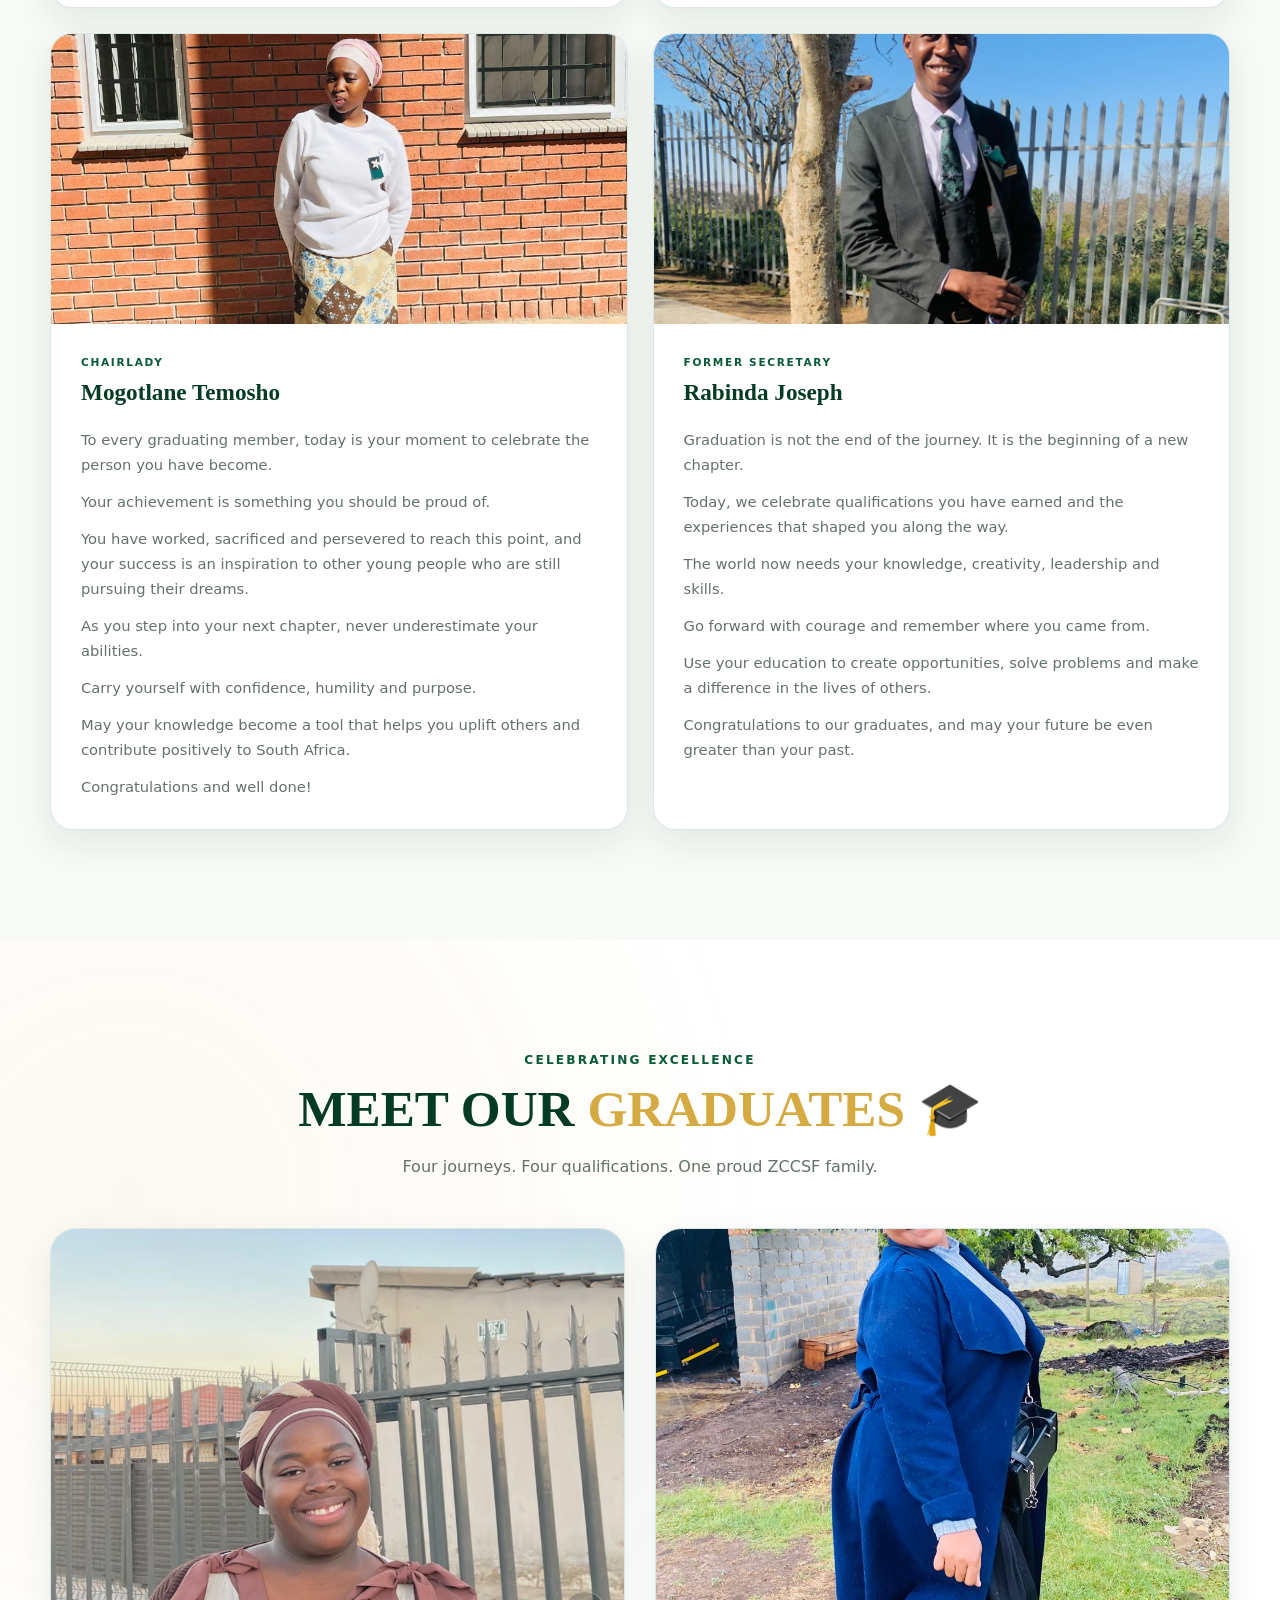
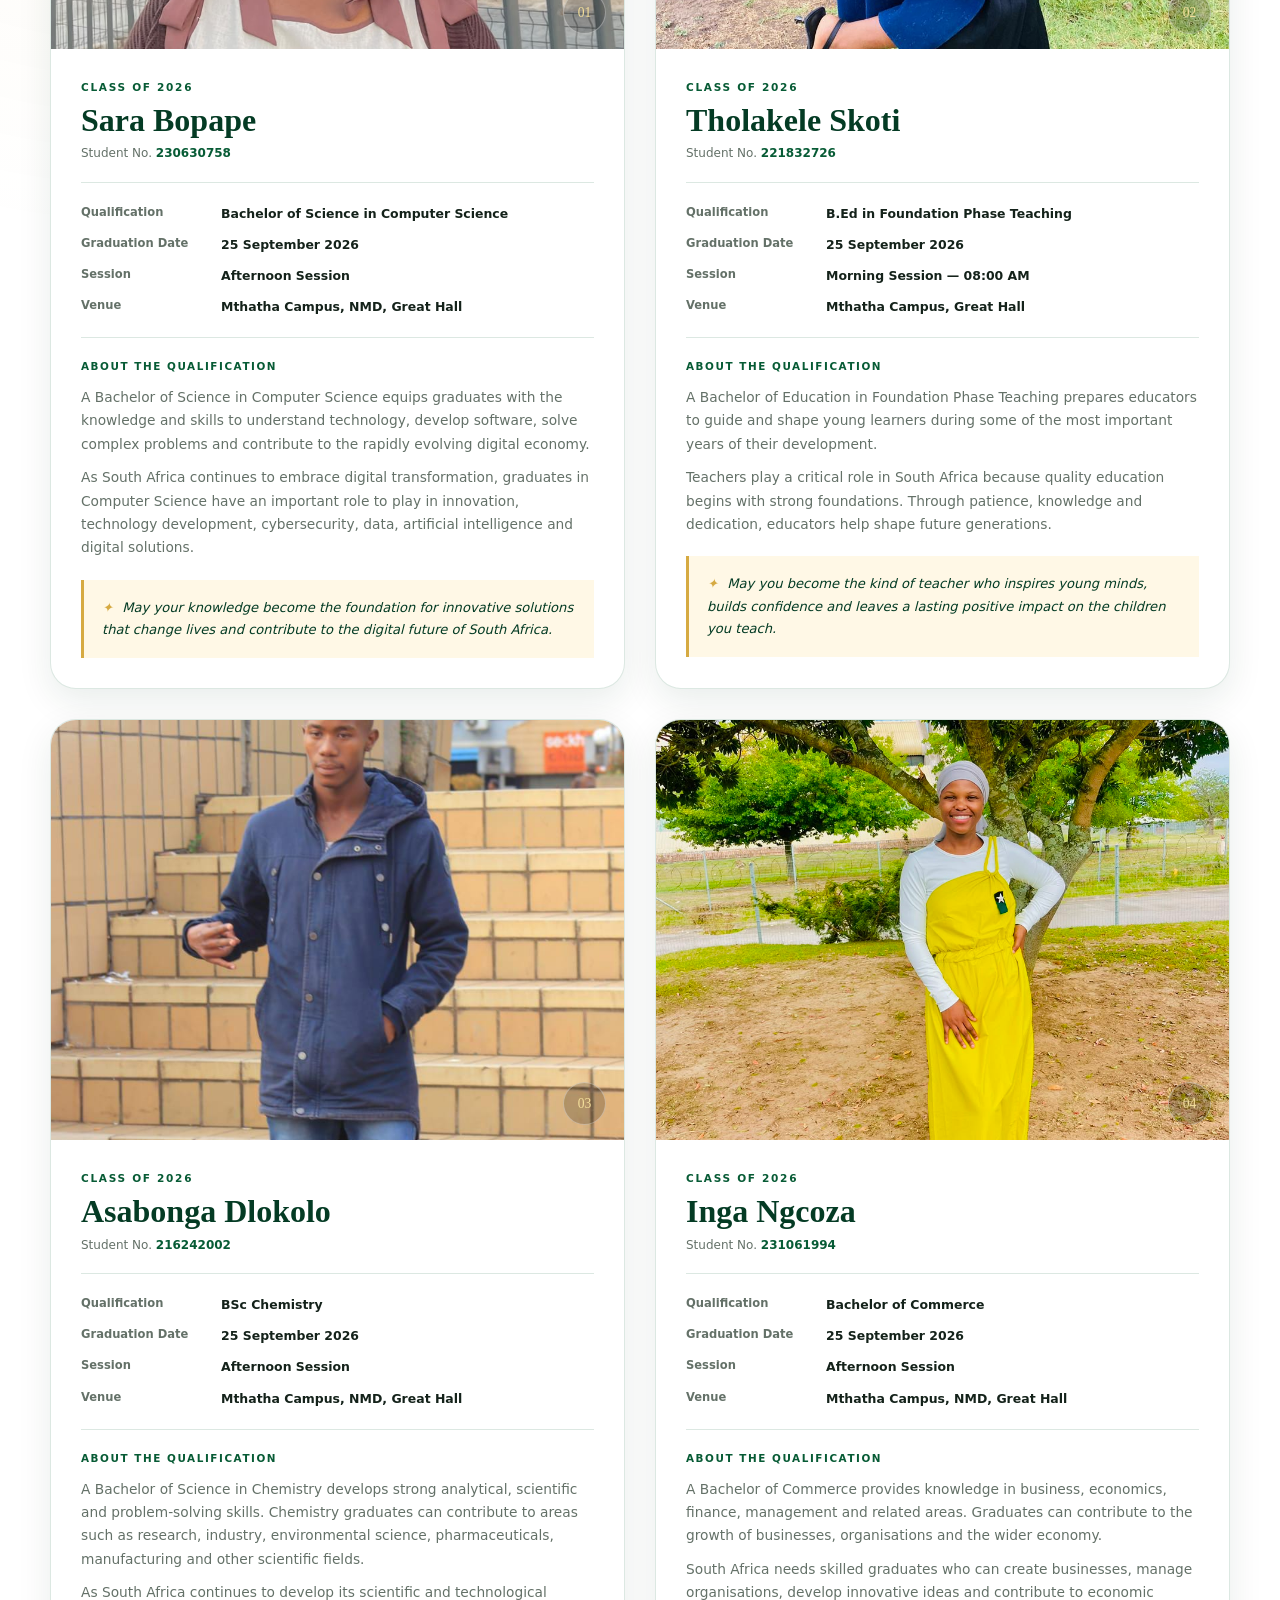
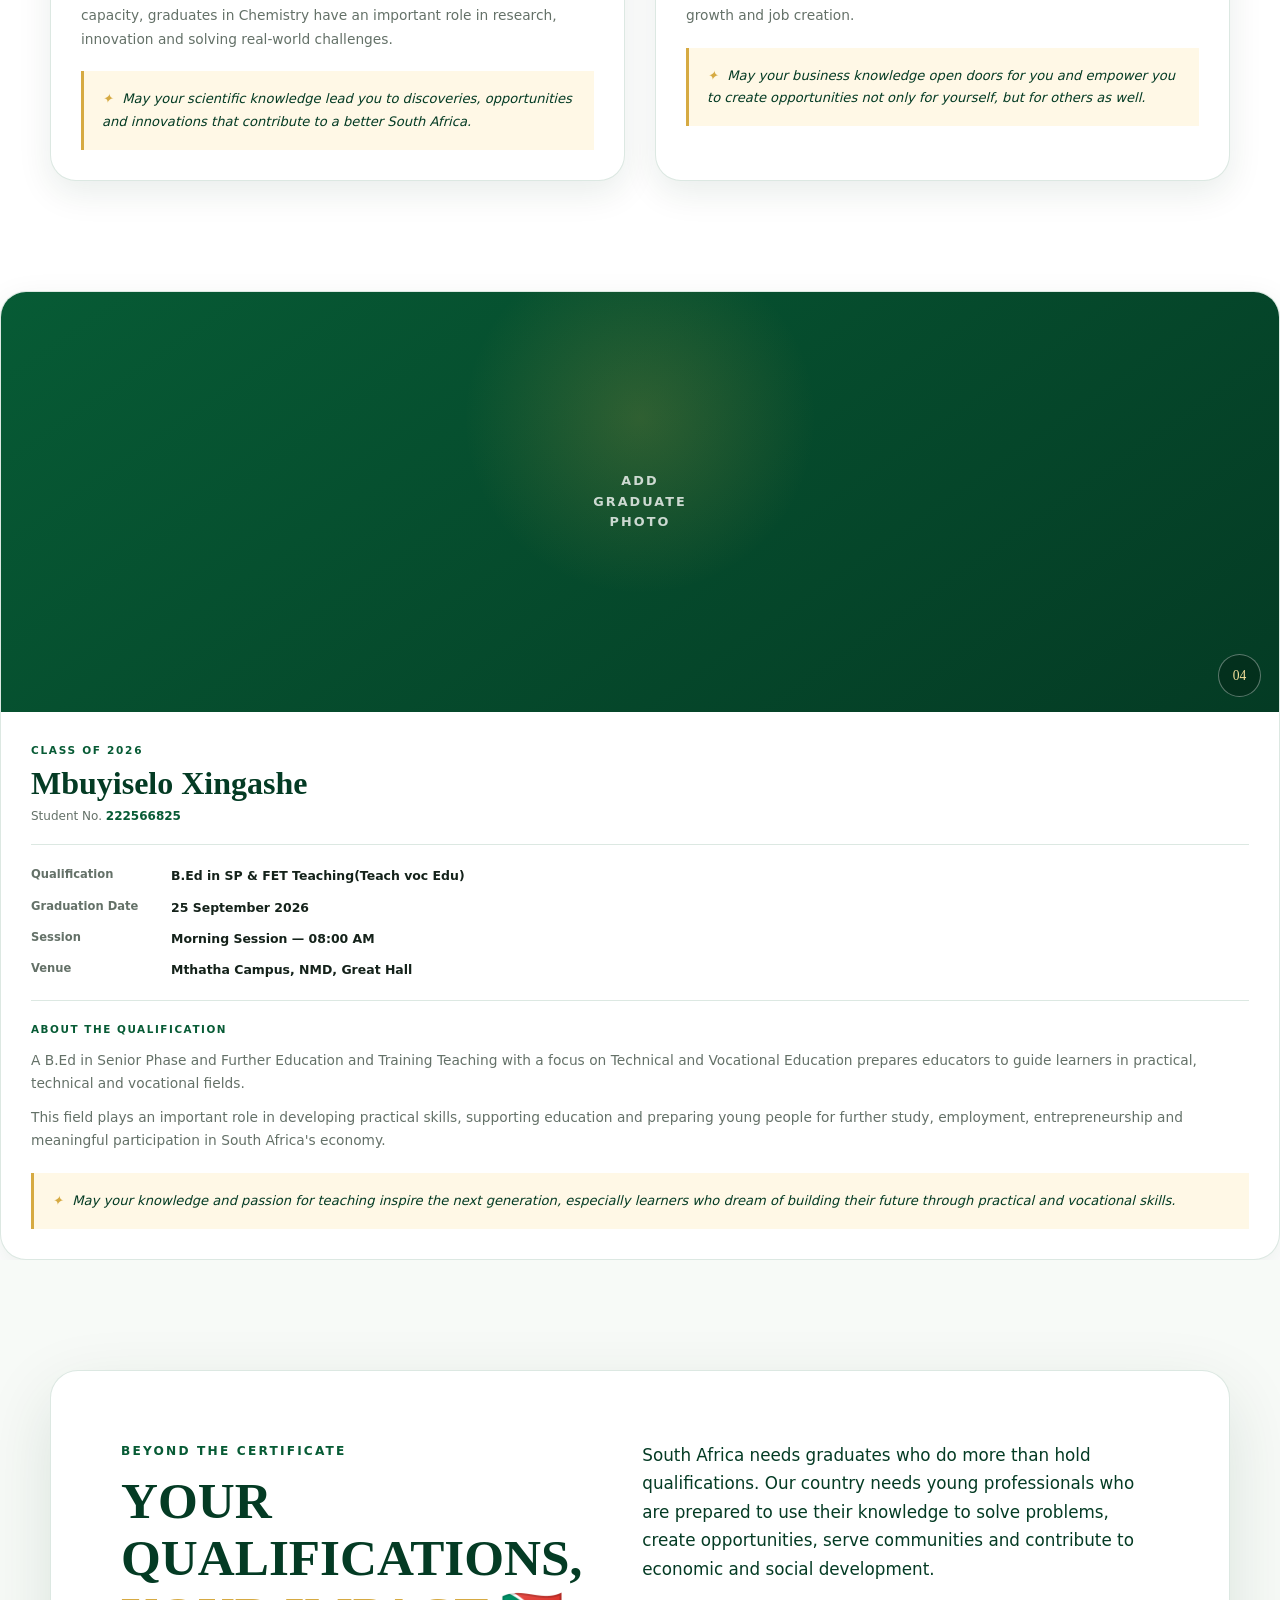
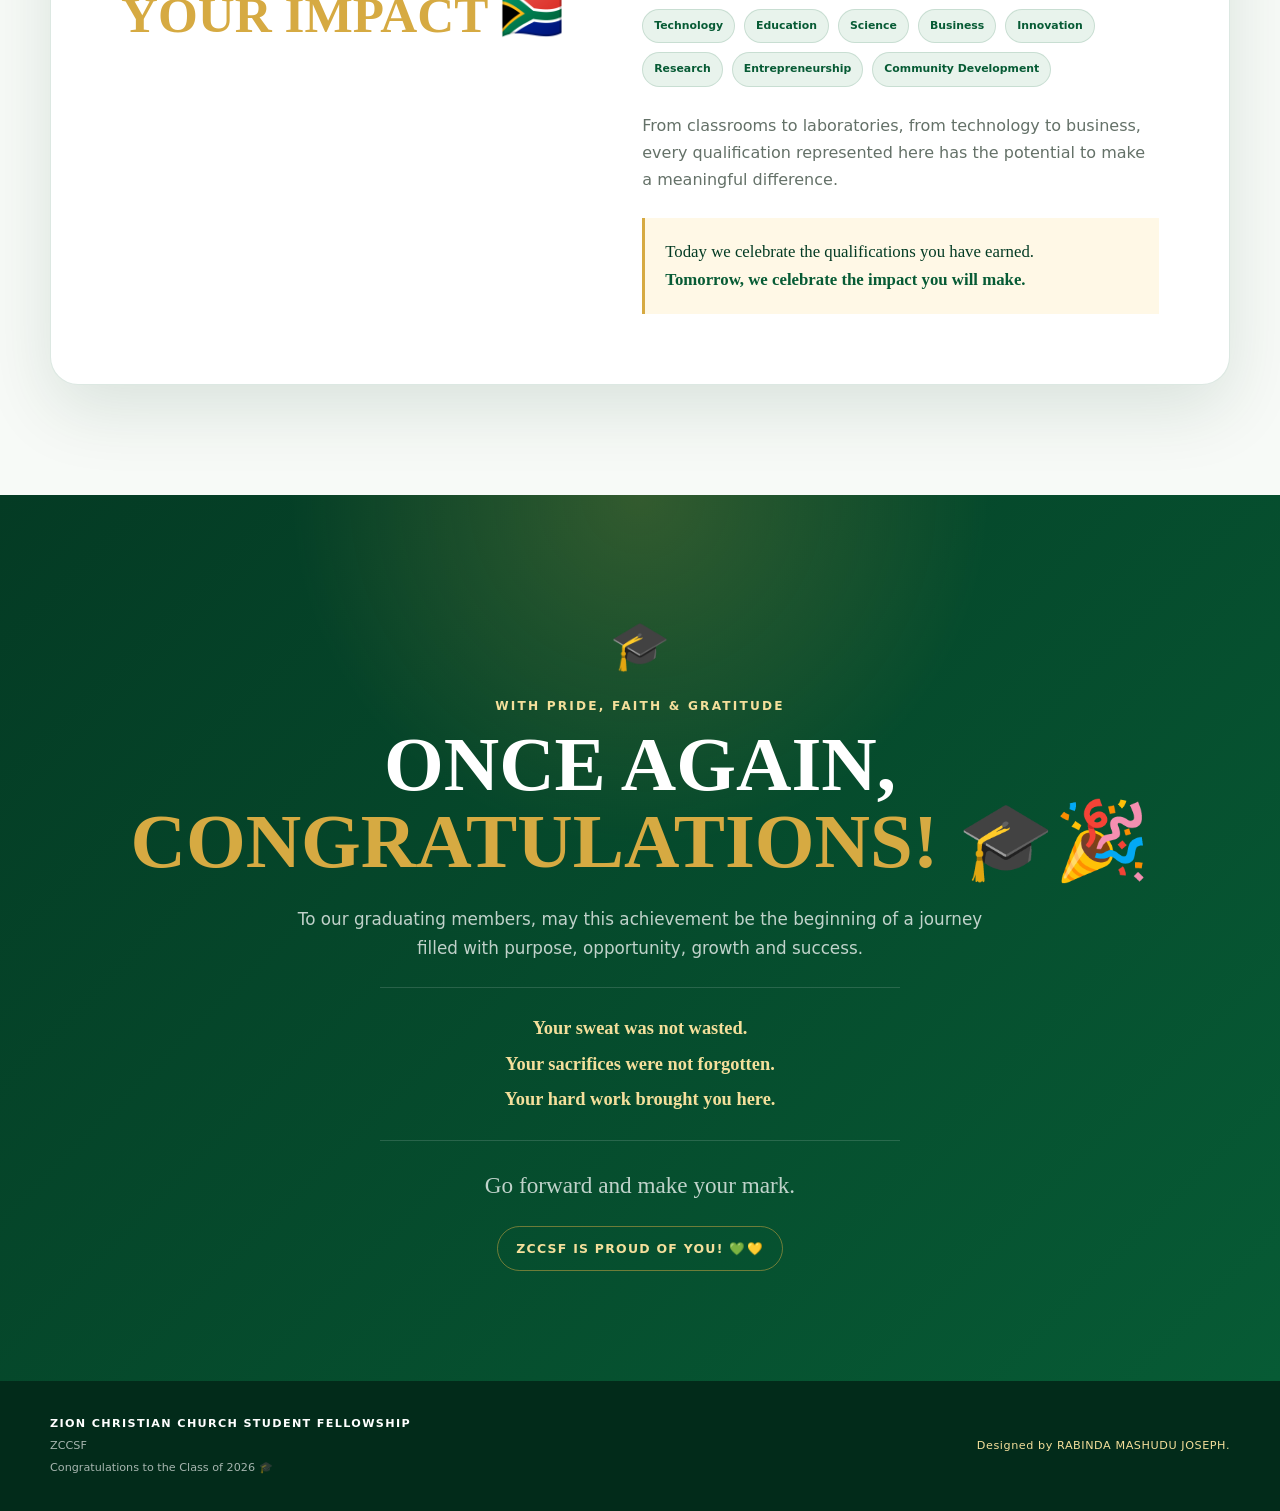
==== commit 98bcd832: "Clean up graduation page and update messages Removed commented-out brand logos section and updated s" ====
--- a/graduates.html
+++ b/graduates.html
@@ -69,32 +69,7 @@
     </span>
 </a>
 
-            <!--<div class="brand-logos">
-
-    <a href="index.html" class="logo-link">
-        <img
-            src="images/ZCCSF.jpeg"
-            alt="Zion Christian Church Logo"
-            class="site-logo"
-        >
-    </a>
-
-    <span class="logo-divider"></span>
-
-    <a href="index.html" class="logo-link">
-        <img
-            src="images/ANNI.png"
-            alt="ZCCSF Logo"
-            class="site-logo"
-        >
-    </a>
-
-    <span class="brand-text">
-        <strong>ZCCSF</strong>
-        <small>Graduation 2026</small>
-    </span>
-
-</div>-->
+
 
             <button class="nav-toggle" type="button" aria-label="Open navigation" aria-expanded="false">
                 <span></span><span></span><span></span>
@@ -143,7 +118,7 @@
                             <!-- EDIT THIS NAME -->
                             <h3>Mashaba Frederick</h3>
                             <p>
-                                <!--Today, we proudly-->On the 25th we will be celebrating our graduating members for reaching a remarkable
+                                Today, we proudly celebrate our graduating members for reaching a remarkable
                                 milestone in their lives.
                             </p>
                             <p>
@@ -174,7 +149,7 @@
                             <!-- EDIT THIS NAME -->
                             <h3>Chokoe Mashobela</h3>
                             <p>
-                                To our graduating members, <!--today we celebrate--> on the 25th we will be celebrating the result of your commitment and perseverance.
+                                To our graduating members, today we celebrate the result of your commitment and perseverance.
                             </p>
                             <p>
                                 There were moments when the journey may have felt difficult, but you continued until you
@@ -205,7 +180,7 @@
                             <!-- EDIT THIS NAME -->
                             <h3>Mogotlane Temosho</h3>
                             <p>
-                                To every graduating member, <!--today is your--> the 25th will be your moment to celebrate the person you have become.
+                                To every graduating member, today is your moment to celebrate the person you have become.
                             </p>
                             <p>
                                 Your achievement is something you should be proud of.
@@ -241,7 +216,7 @@
                                 Graduation is not the end of the journey. It is the beginning of a new chapter.
                             </p>
                             <p>
-                                <!--Today, we celebrate--> On the 25th we will be celebrating qualifications you have earned and the experiences that shaped you along the way.
+                                Today, we celebrate qualifications you have earned and the experiences that shaped you along the way.
                             </p>
                             <p>
                                 The world now needs your knowledge, creativity, leadership and skills.
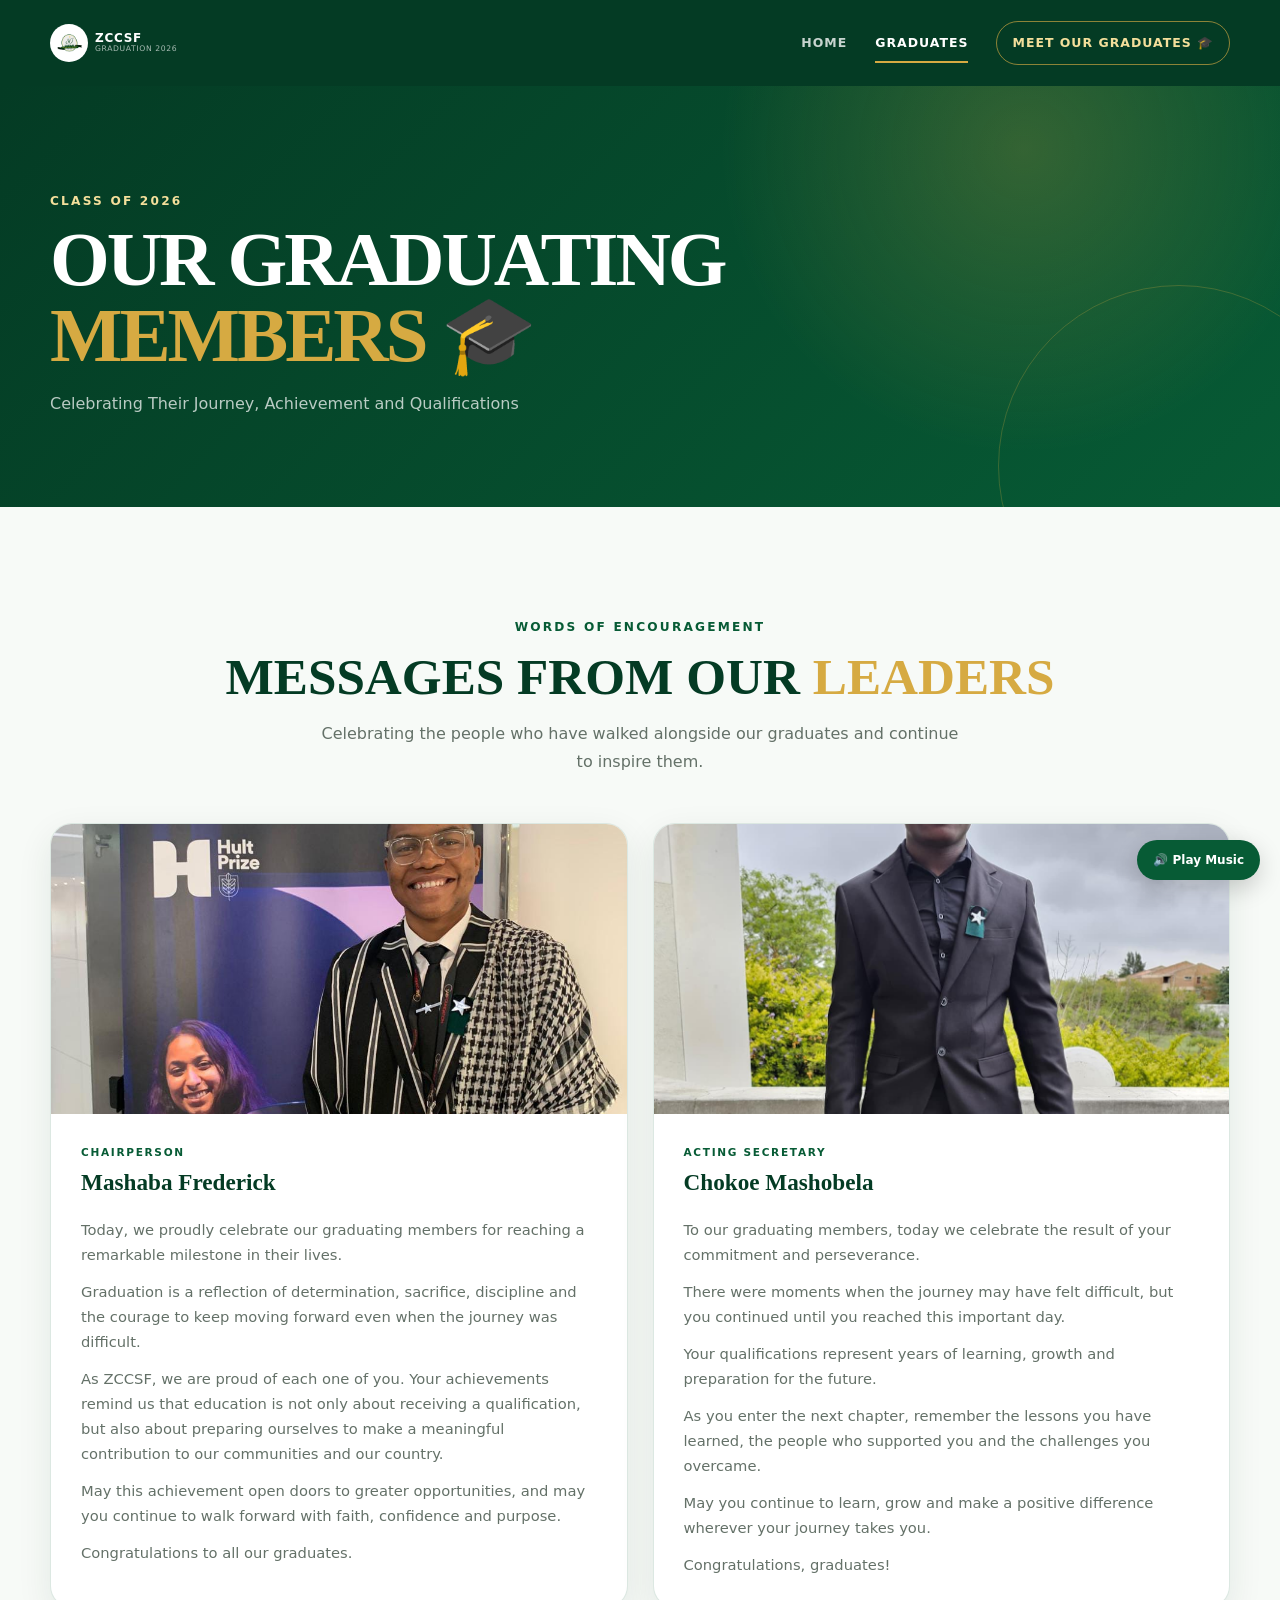
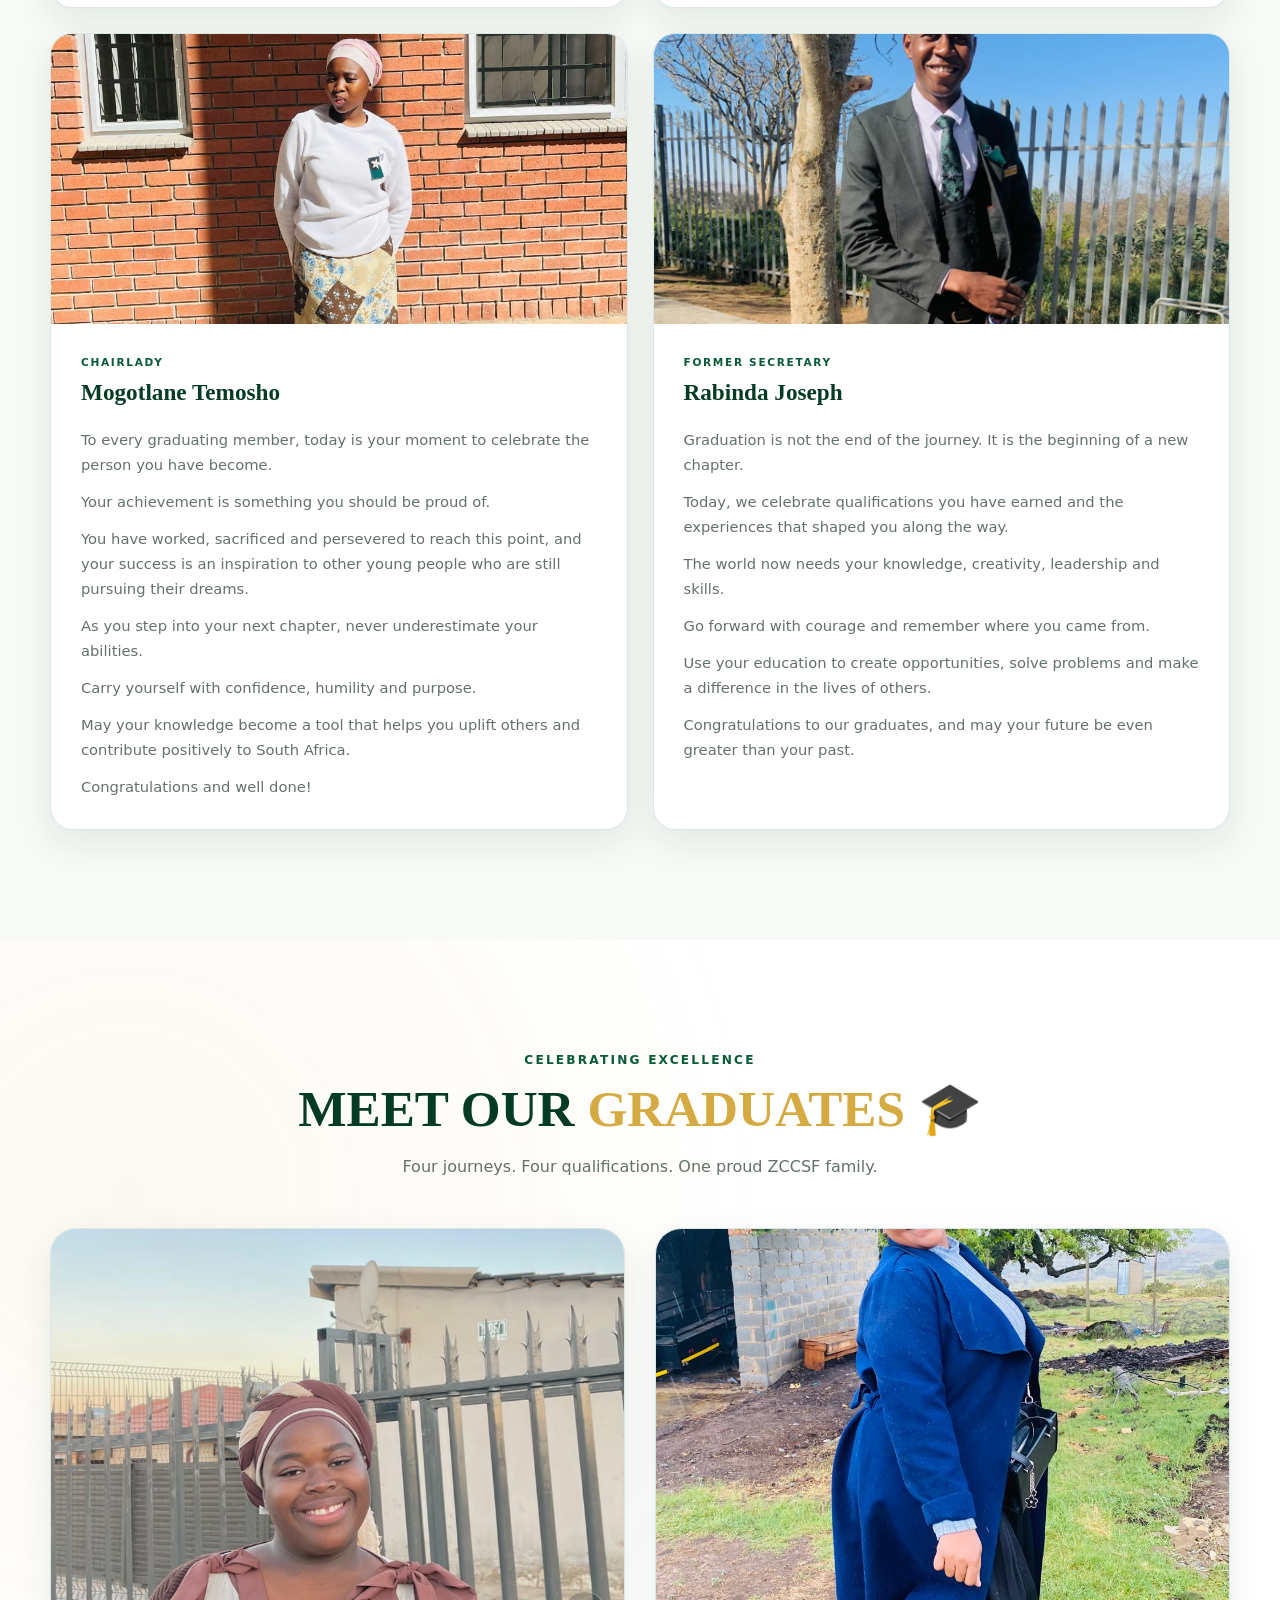
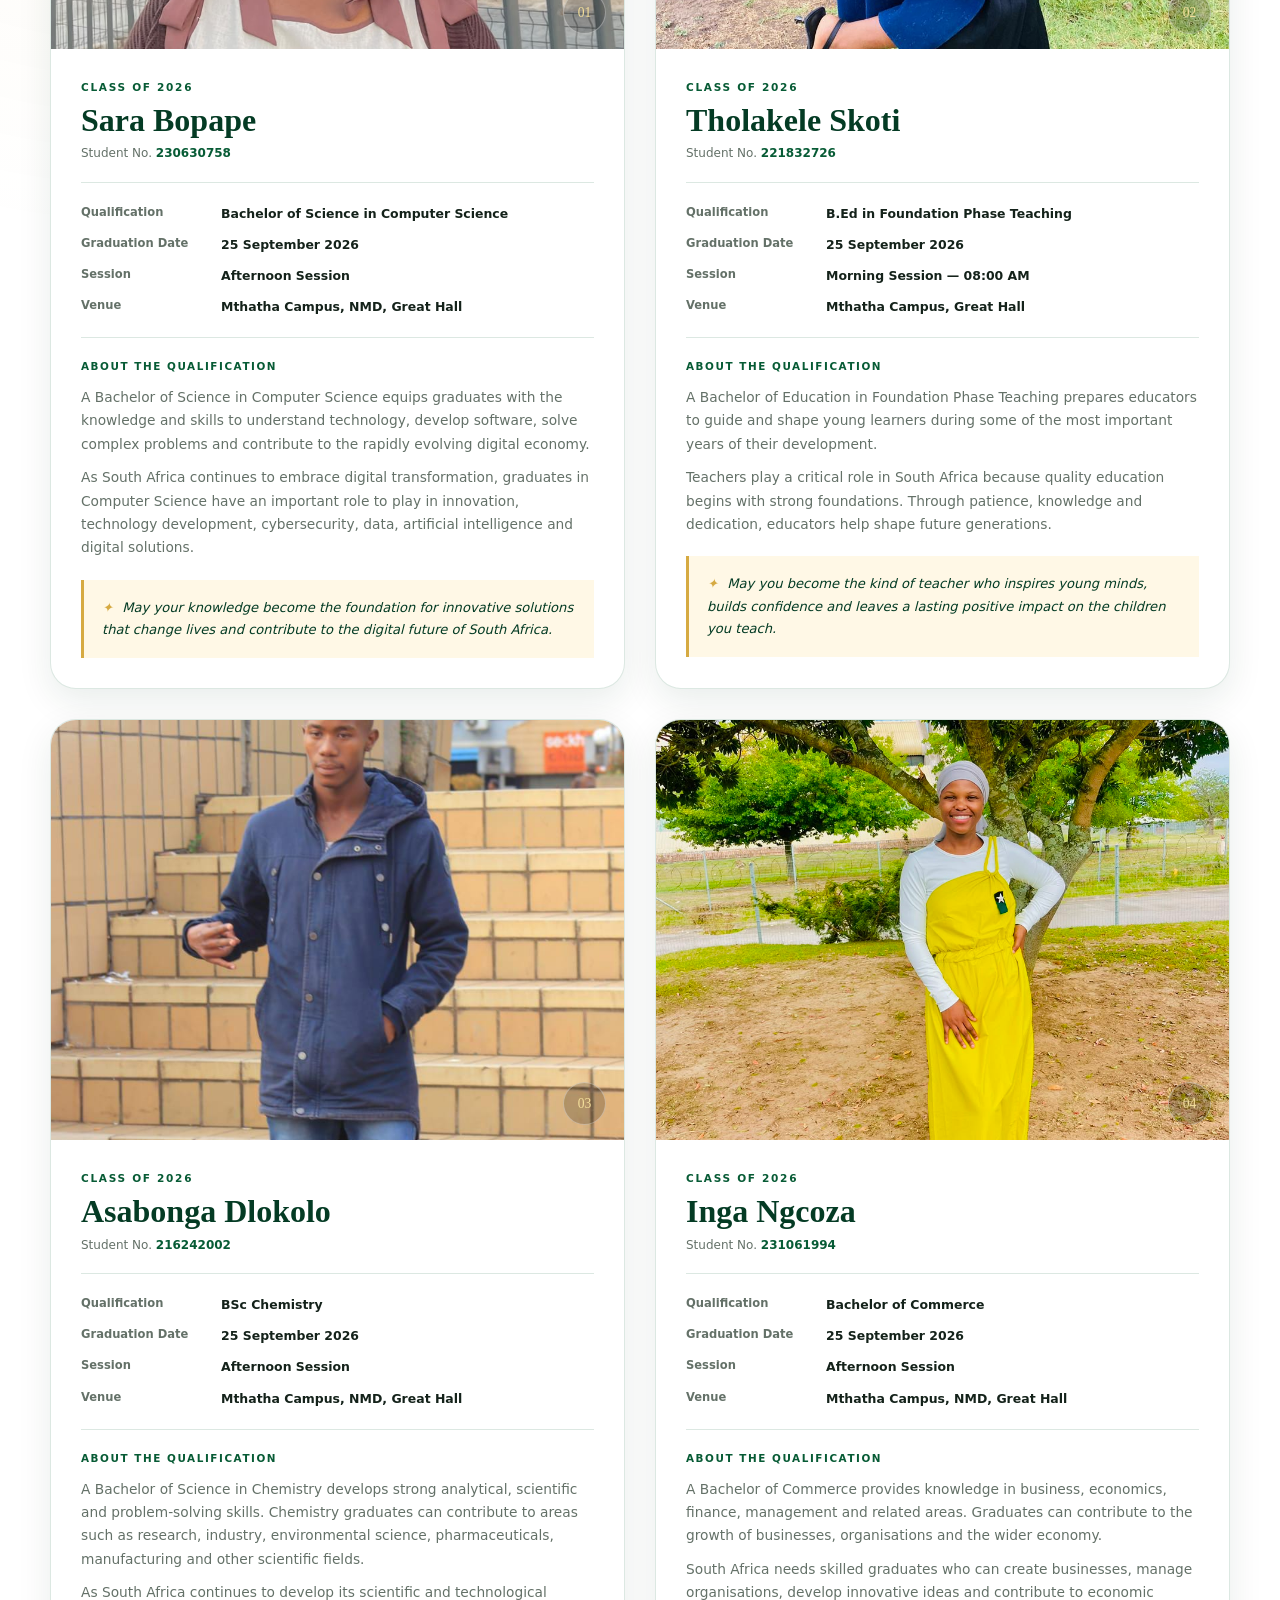
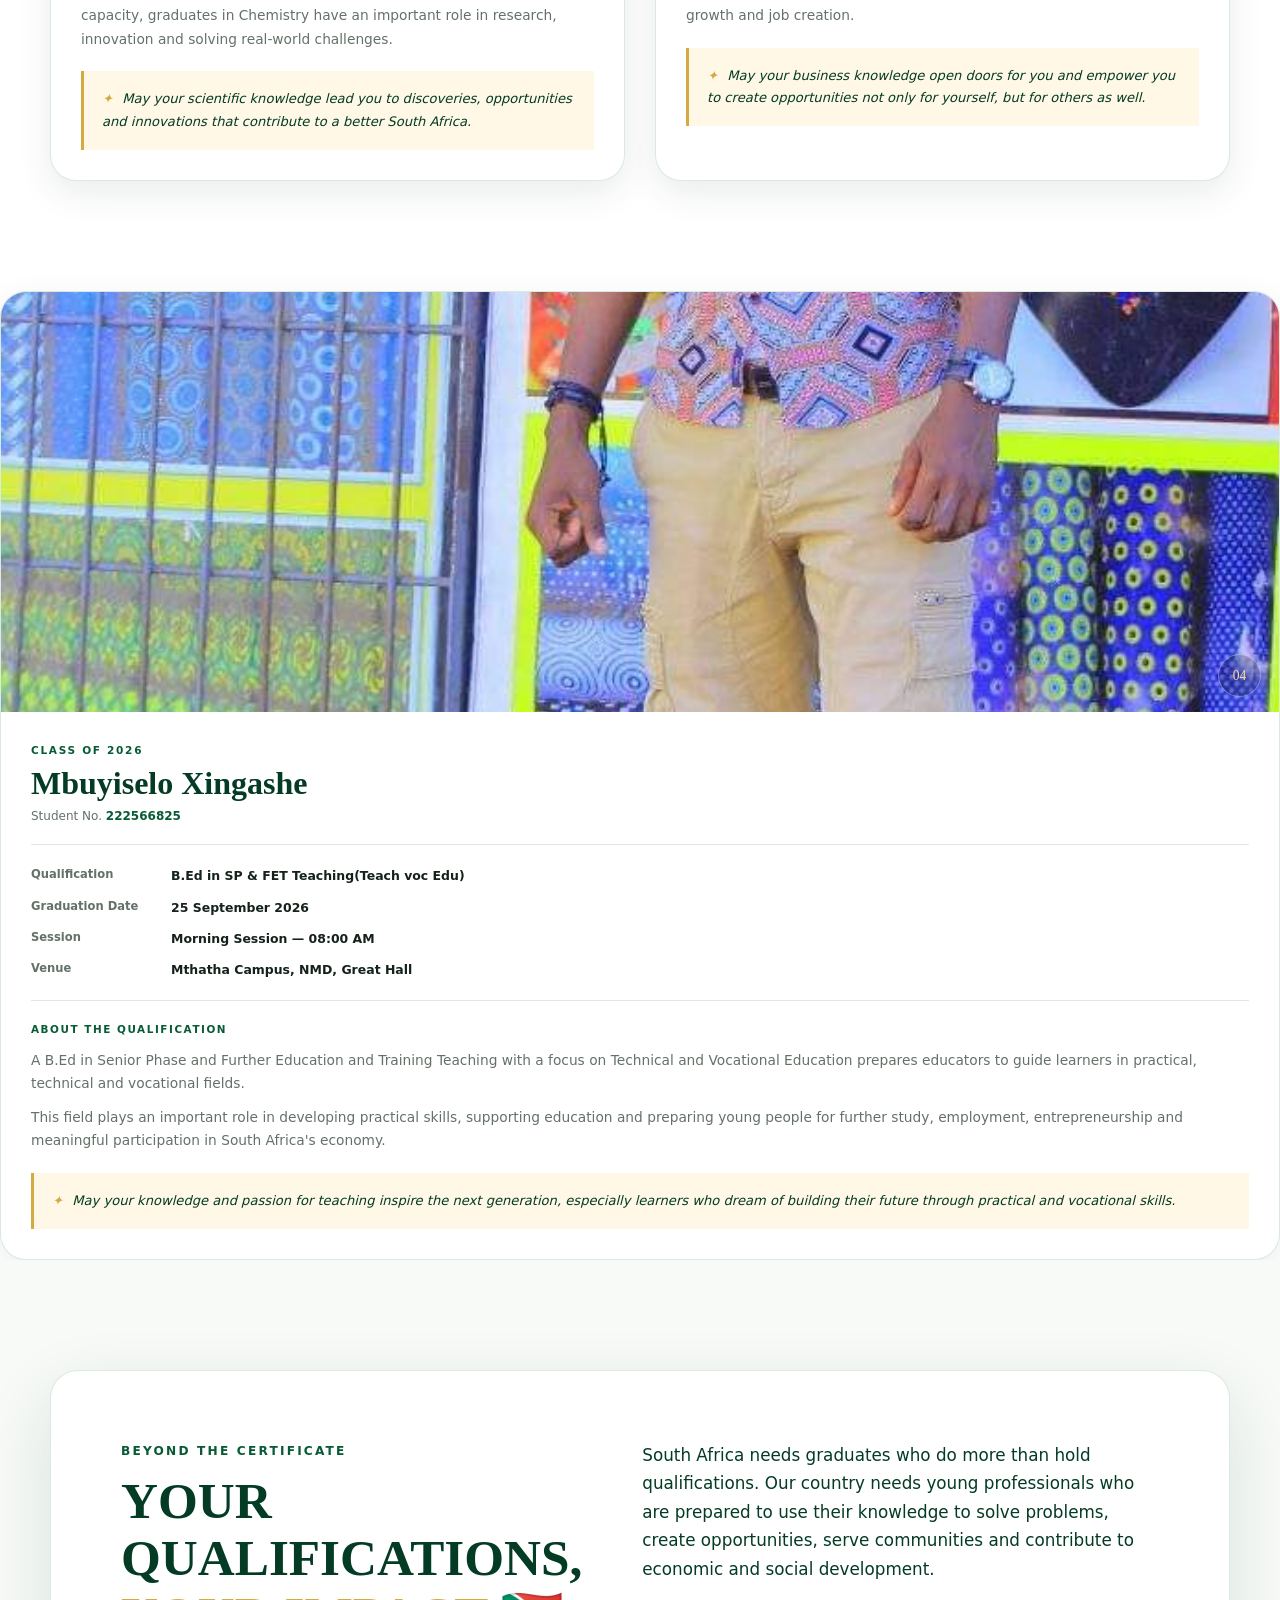
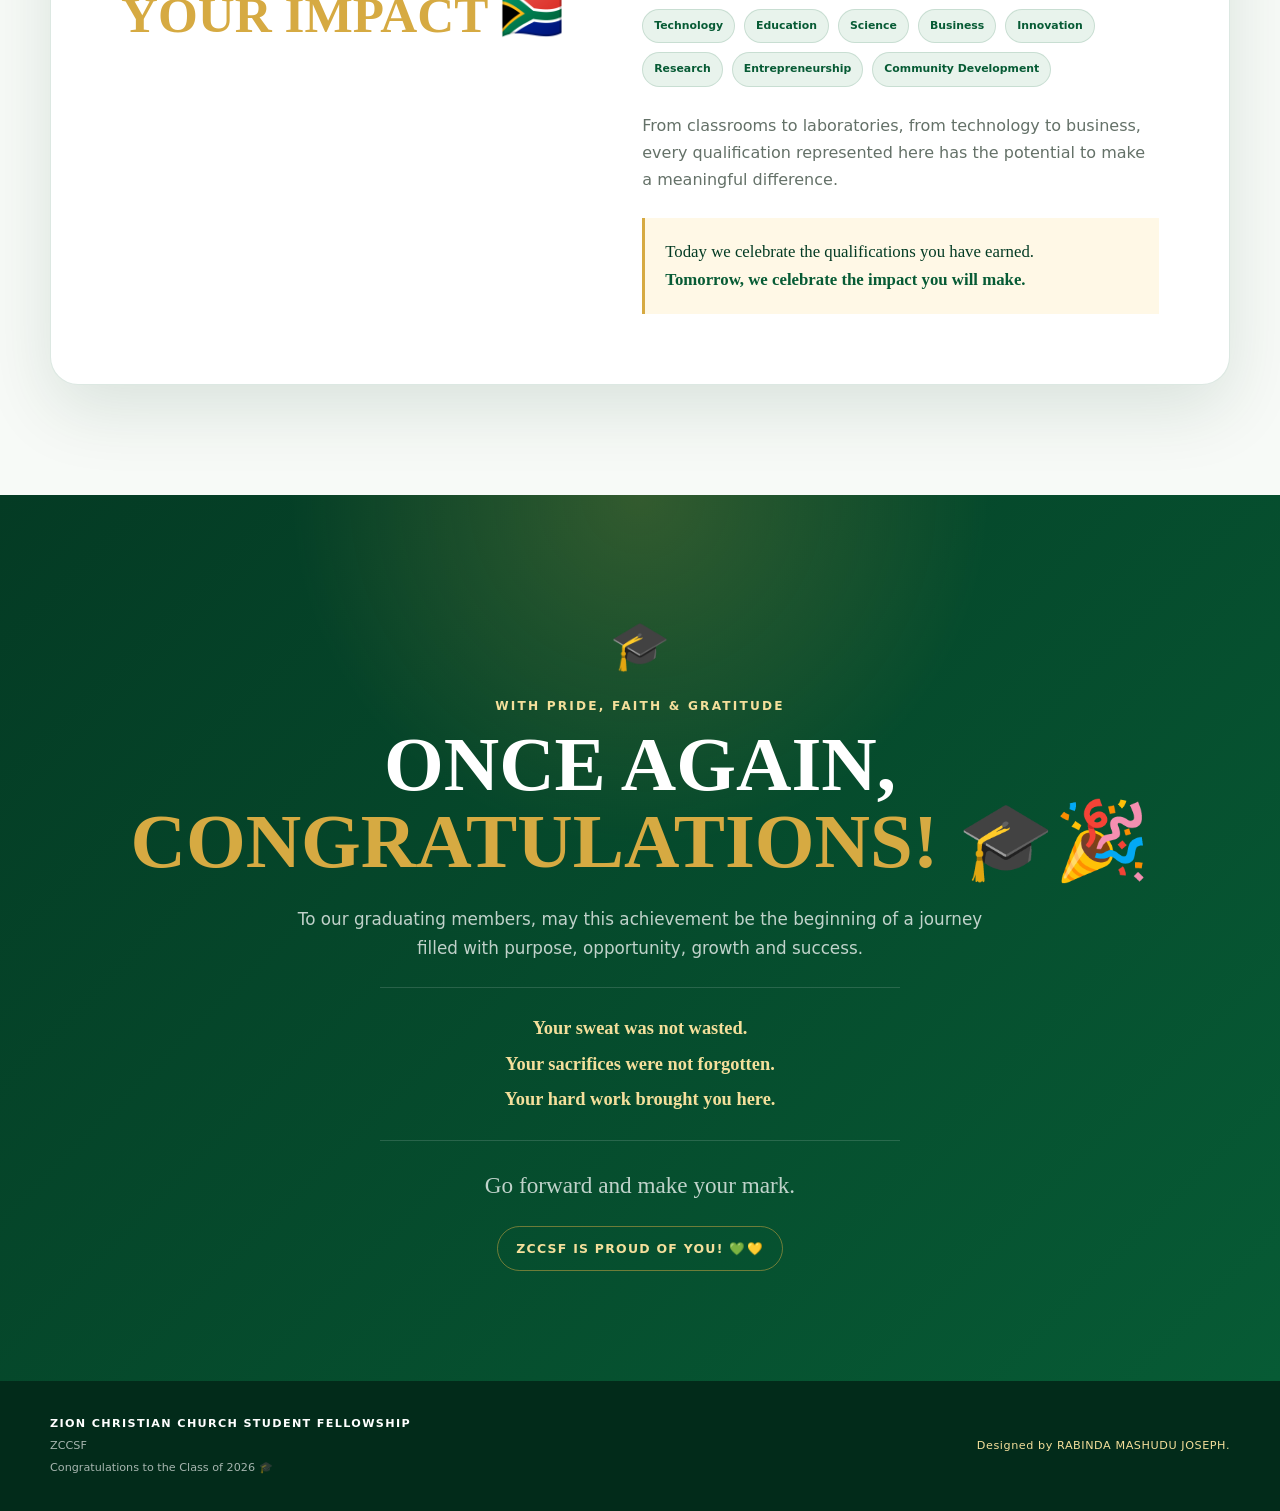
==== commit 2117b7a5: "Fix image filename case in graduate card" ====
--- a/graduates.html
+++ b/graduates.html
@@ -424,7 +424,7 @@
                          ================================================= -->
                     <article class="graduate-card reveal">
                         <div class="graduate-photo">
-                            <img src="images/mbuyiselo.jpeg" alt="Mbuyiselo Xingase" onerror="this.style.display='none'; this.parentElement.classList.add('placeholder');">
+                            <img src="images/Mbuyiselo.jpeg" alt="Mbuyiselo Xingase" onerror="this.style.display='none'; this.parentElement.classList.add('placeholder');">
                             <span class="photo-placeholder">ADD<br>GRADUATE<br>PHOTO</span>
                             <span class="photo-number">04</span>
                         </div>
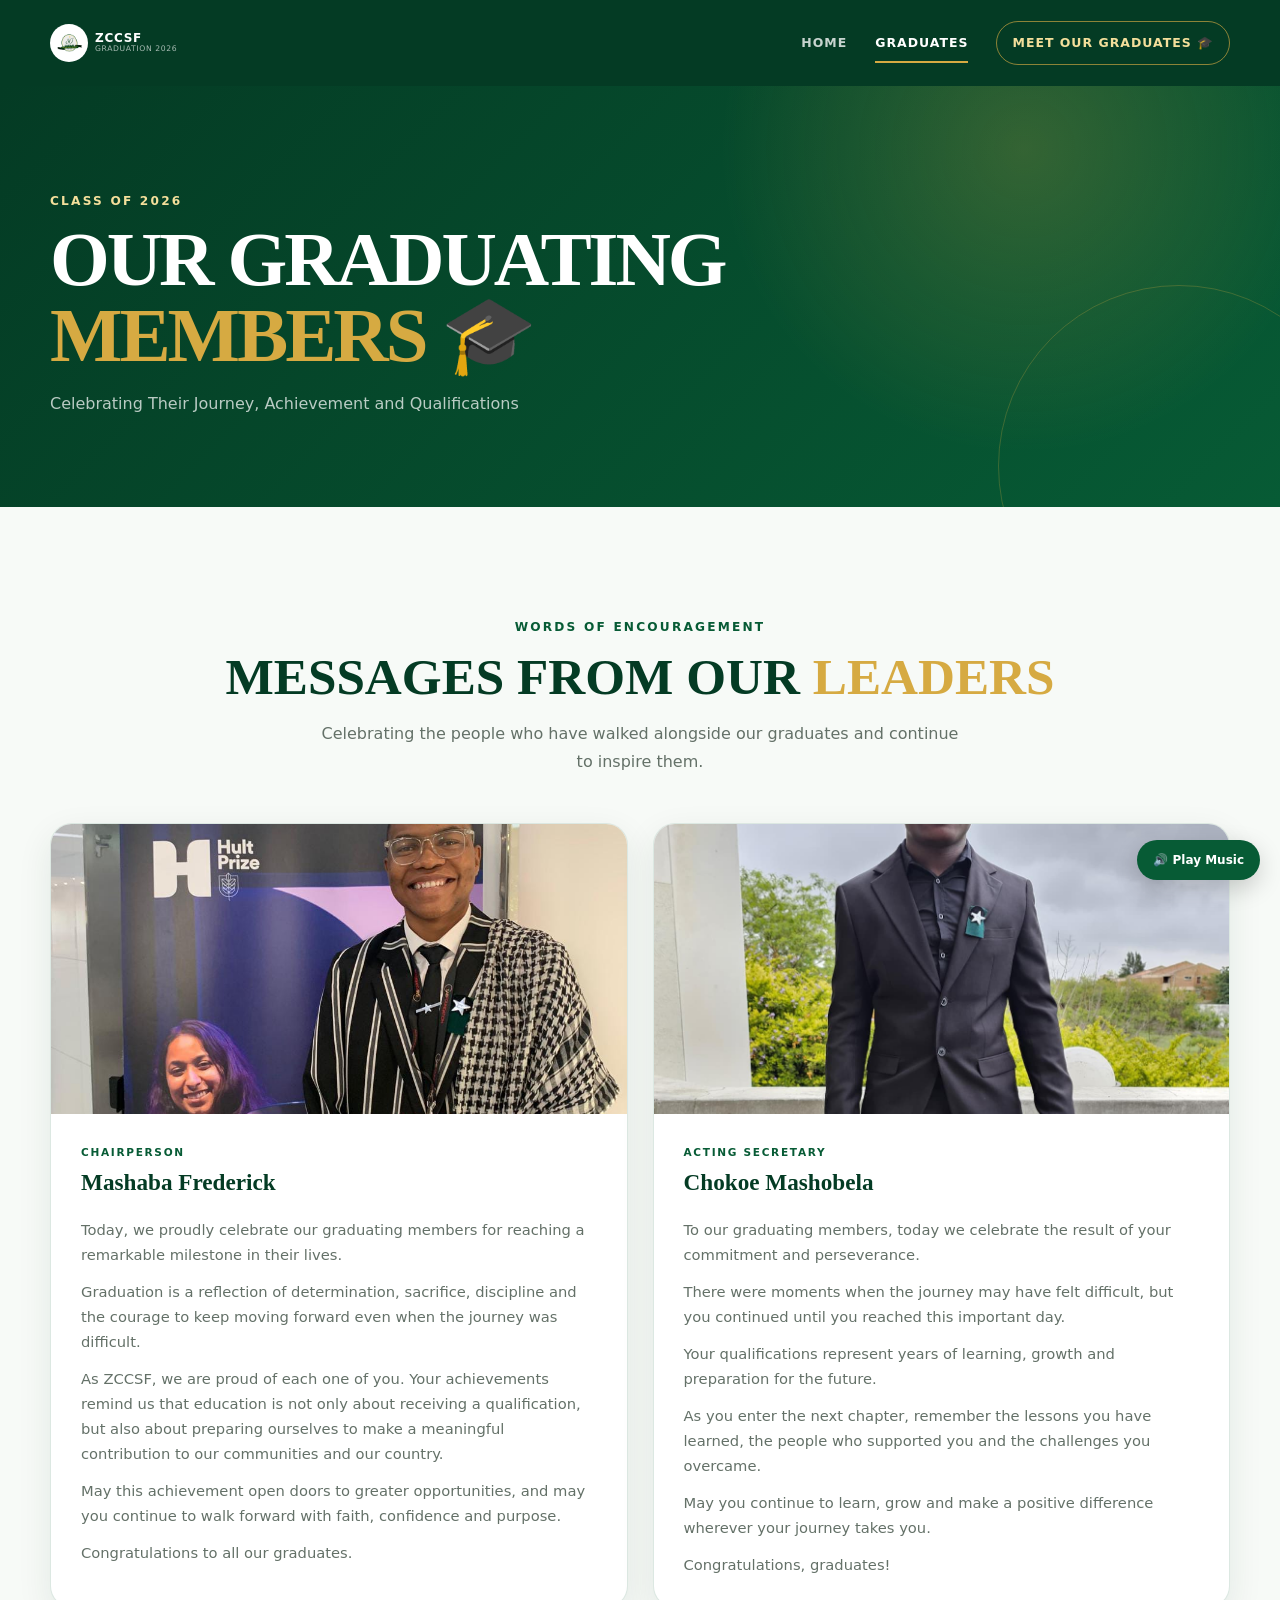
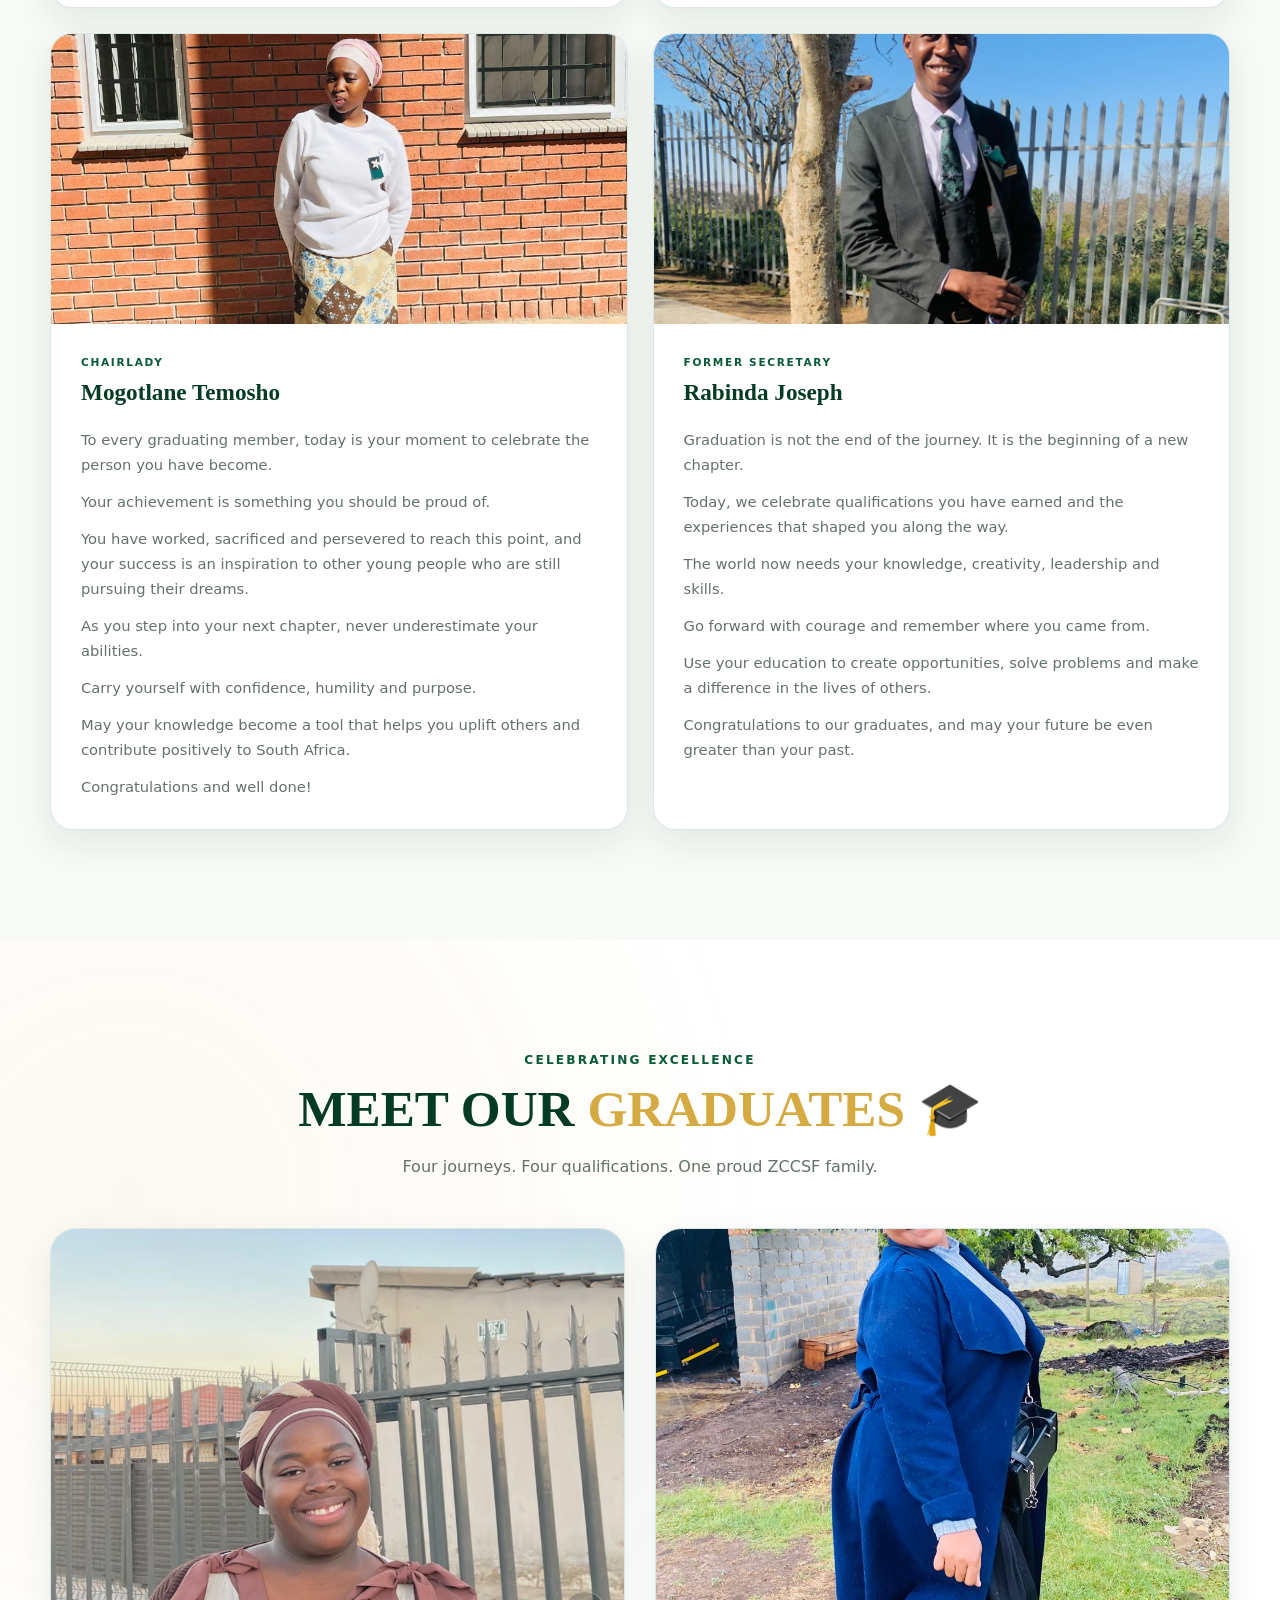
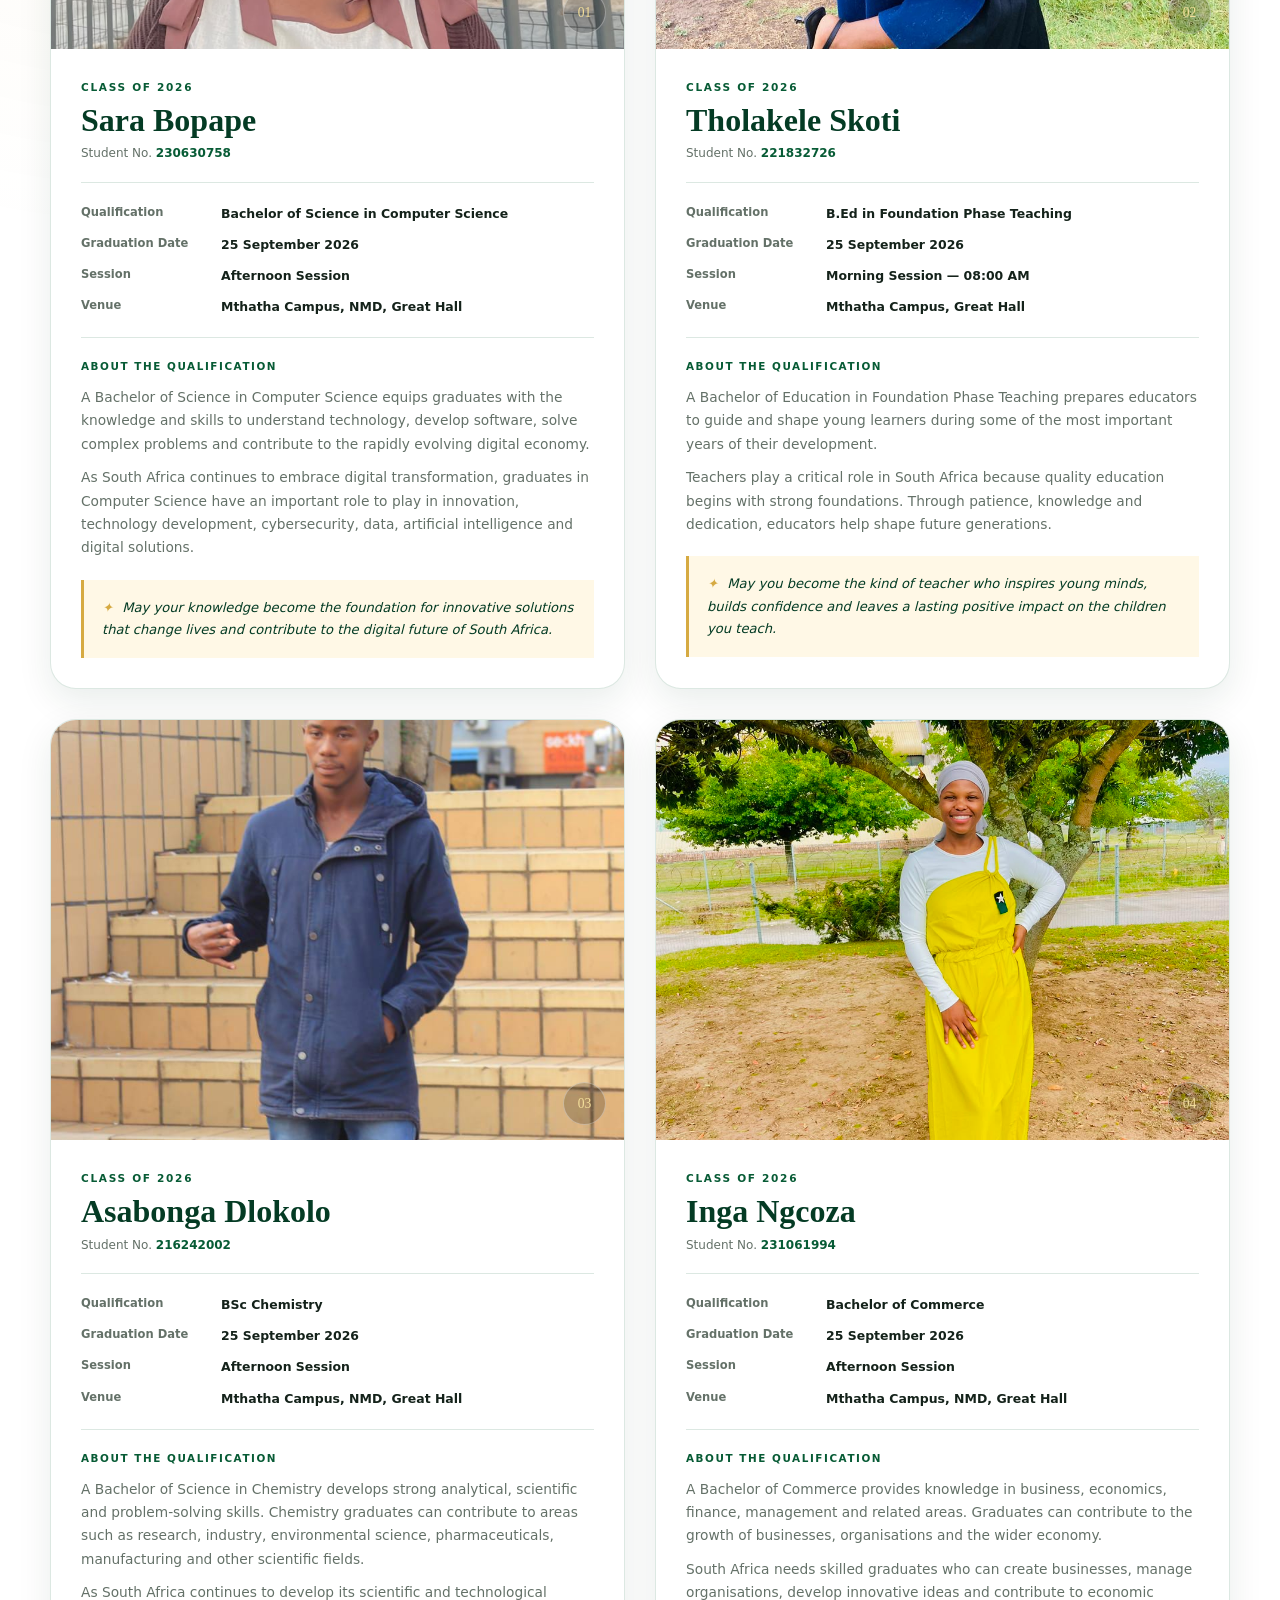
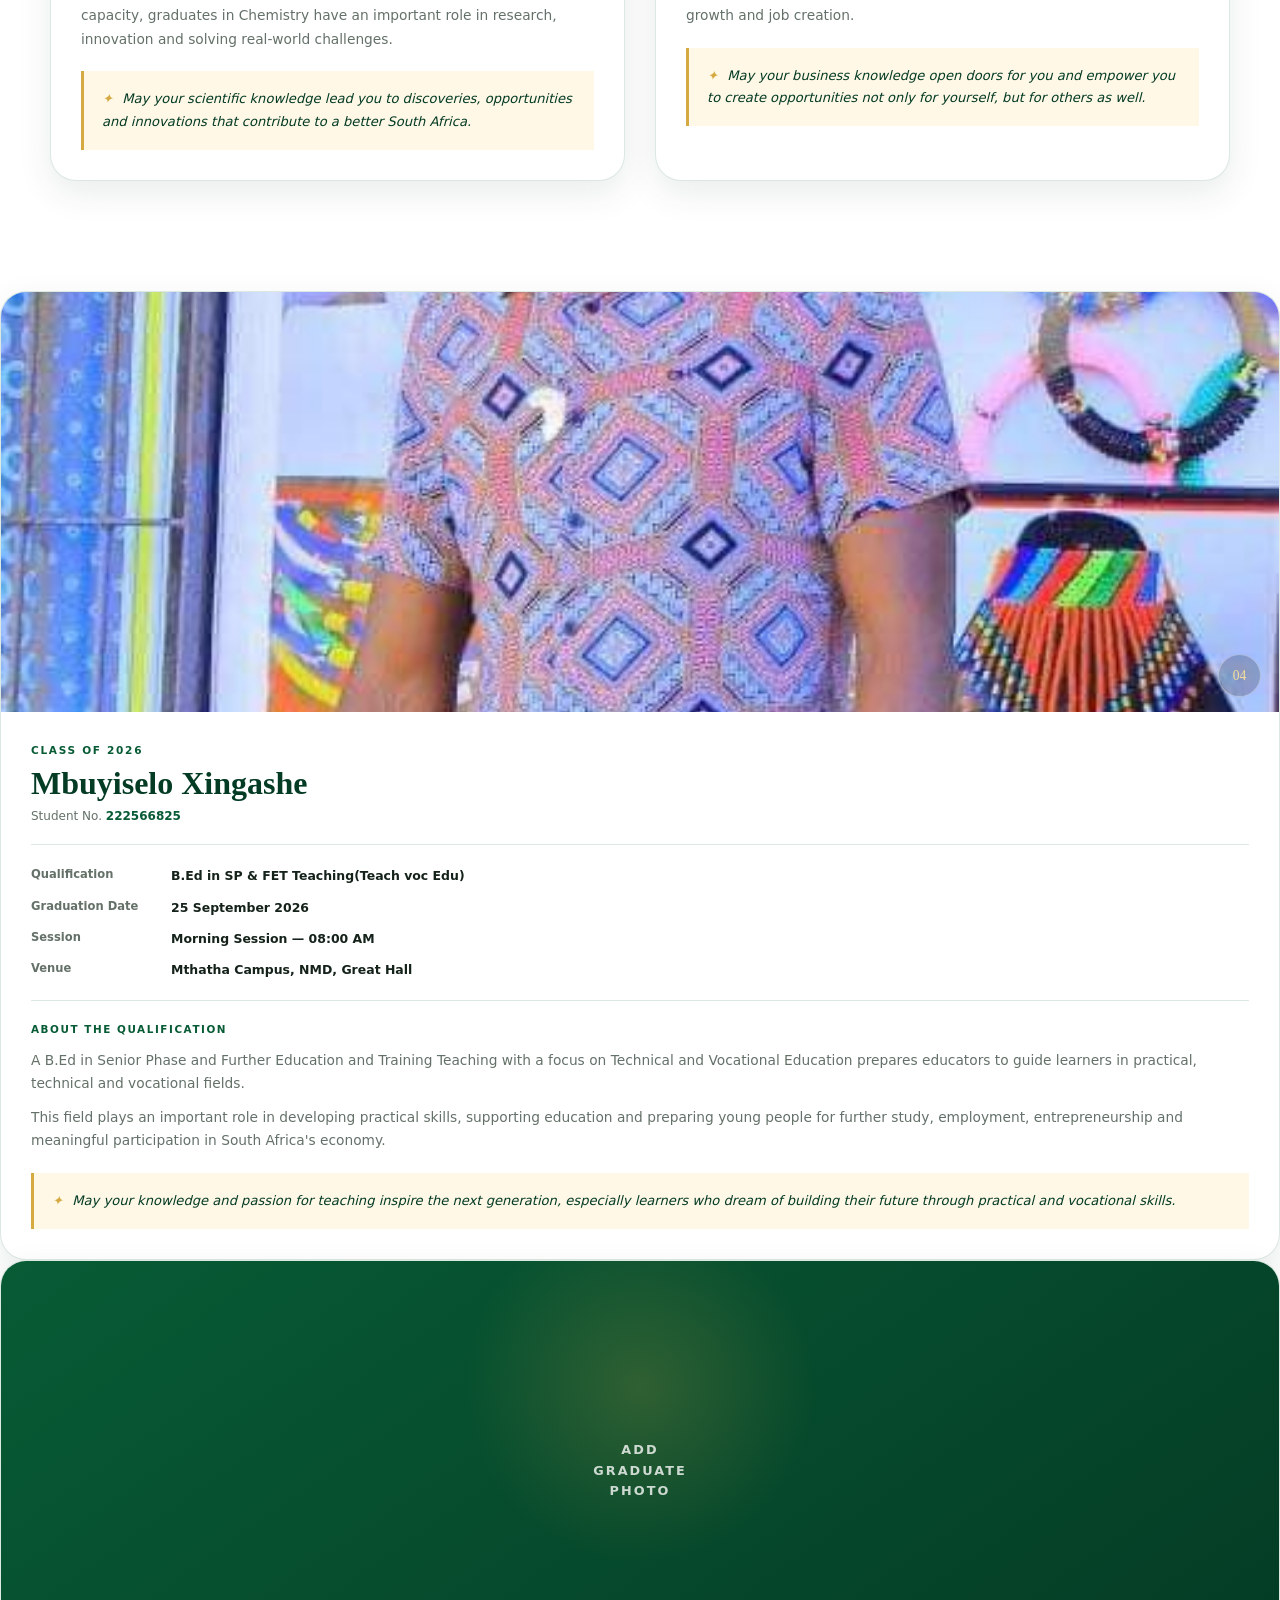
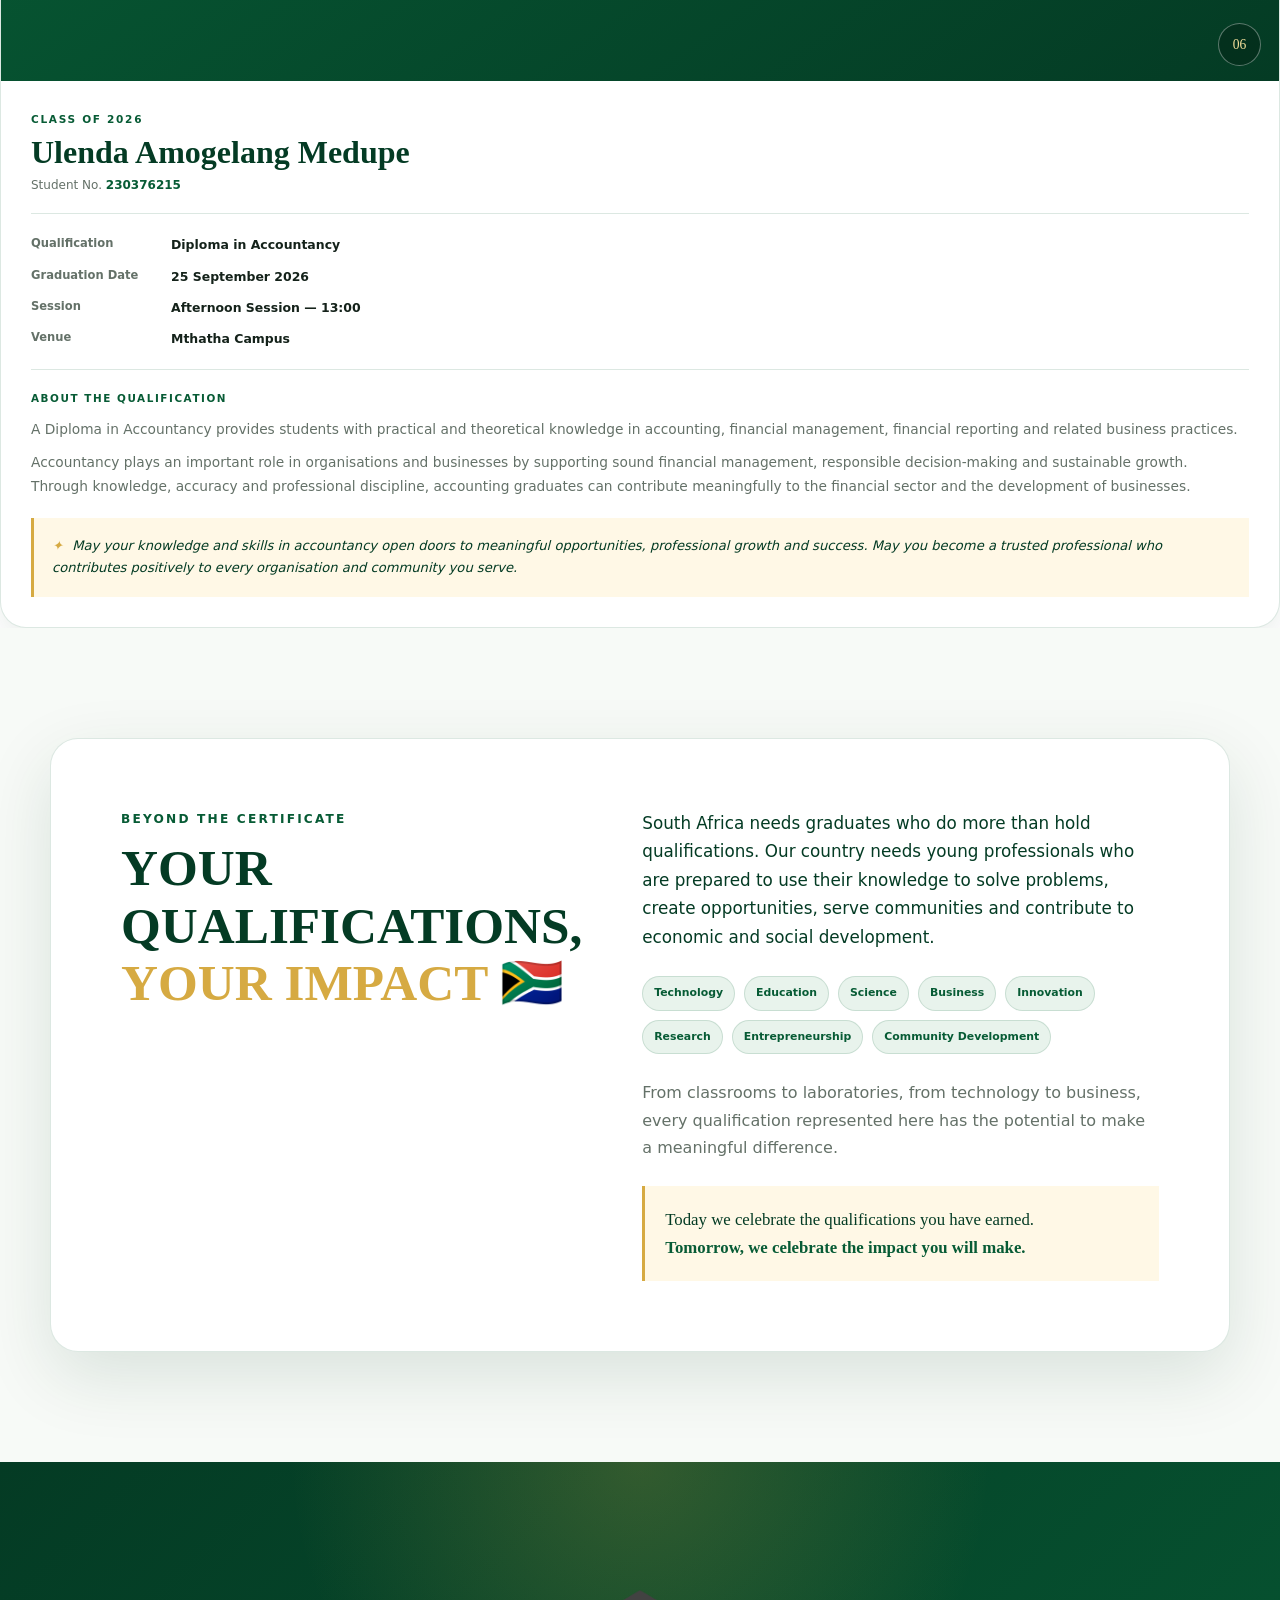
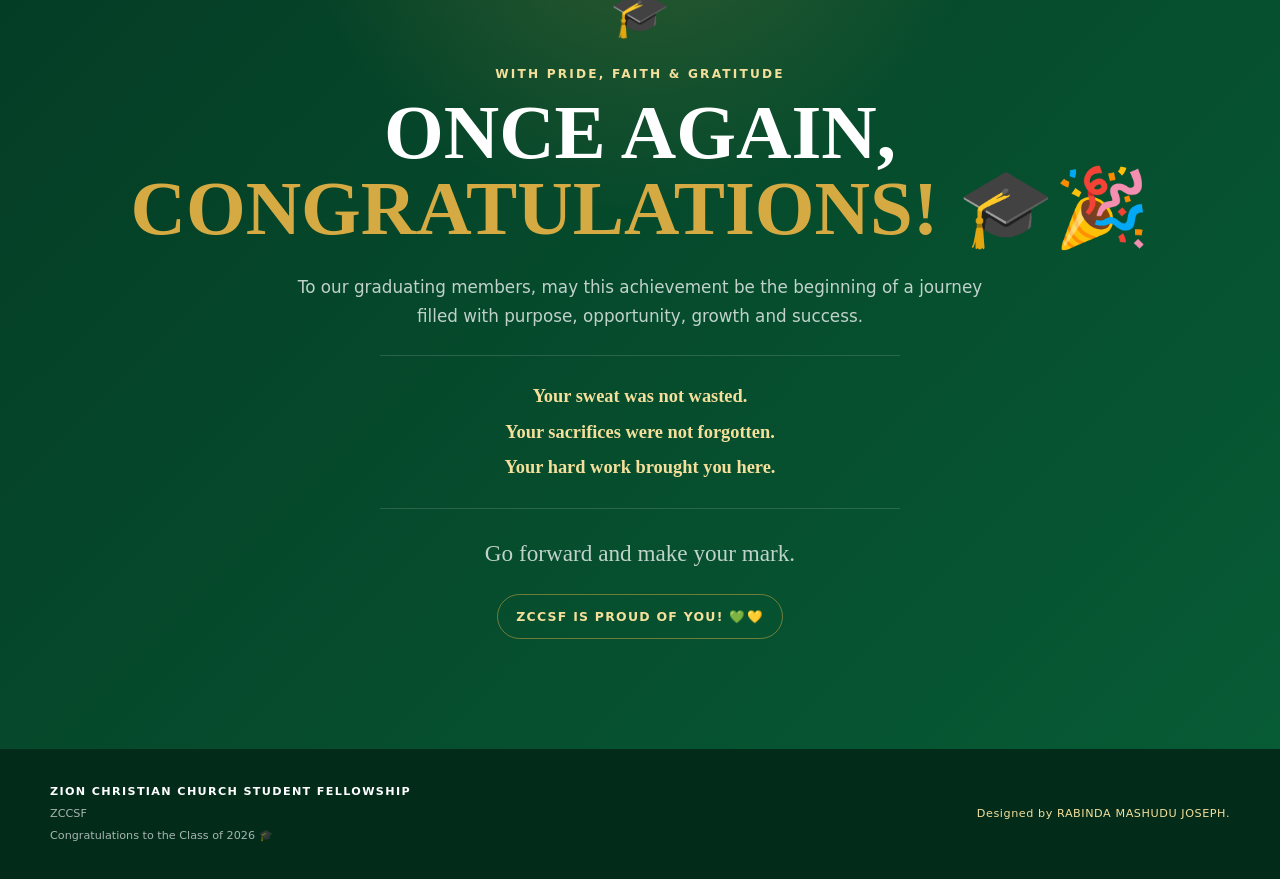
==== commit 98e4e87b: "Add graduate profile for Ulenda Amogelang Medupe Added details for graduate Ulenda Amogelang Medupe," ====
--- a/graduates.html
+++ b/graduates.html
@@ -463,6 +463,77 @@
             </div>
         </section>
 
+        <!-- =================================================
+     GRADUATE 6
+     ================================================= -->
+<article class="graduate-card reveal">
+    <div class="graduate-photo">
+        <img src="images/Amo.jpeg" alt="Ulenda Amogelang Medupe"
+             onerror="this.style.display='none'; this.parentElement.classList.add('placeholder');">
+        <span class="photo-placeholder">ADD<br>GRADUATE<br>PHOTO</span>
+        <span class="photo-number">06</span>
+    </div>
+
+    <div class="graduate-content">
+        <span class="graduate-label">CLASS OF 2026</span>
+
+        <h3>Ulenda Amogelang Medupe</h3>
+
+        <div class="student-number">
+            Student No. <strong>230376215</strong>
+        </div>
+
+        <div class="detail-list">
+            <div>
+                <span>Qualification</span>
+                <strong>Diploma in Accountancy</strong>
+            </div>
+
+            <div>
+                <span>Graduation Date</span>
+                <strong>25 September 2026</strong>
+            </div>
+
+            <div>
+                <span>Session</span>
+                <strong>Afternoon Session — 13:00</strong>
+            </div>
+
+            <div>
+                <span>Venue</span>
+                <strong>Mthatha Campus</strong>
+            </div>
+        </div>
+
+        <div class="description">
+            <h4>ABOUT THE QUALIFICATION</h4>
+
+            <p>
+                A Diploma in Accountancy provides students with practical and
+                theoretical knowledge in accounting, financial management,
+                financial reporting and related business practices.
+            </p>
+
+            <p>
+                Accountancy plays an important role in organisations and
+                businesses by supporting sound financial management,
+                responsible decision-making and sustainable growth. Through
+                knowledge, accuracy and professional discipline, accounting
+                graduates can contribute meaningfully to the financial sector
+                and the development of businesses.
+            </p>
+        </div>
+
+        <div class="inspiration">
+            <span>✦</span>
+            May your knowledge and skills in accountancy open doors to
+            meaningful opportunities, professional growth and success.
+            May you become a trusted professional who contributes positively
+            to every organisation and community you serve.
+        </div>
+    </div>
+</article>
+
 
         <!-- =====================================================
              QUALIFICATIONS & SOUTH AFRICA
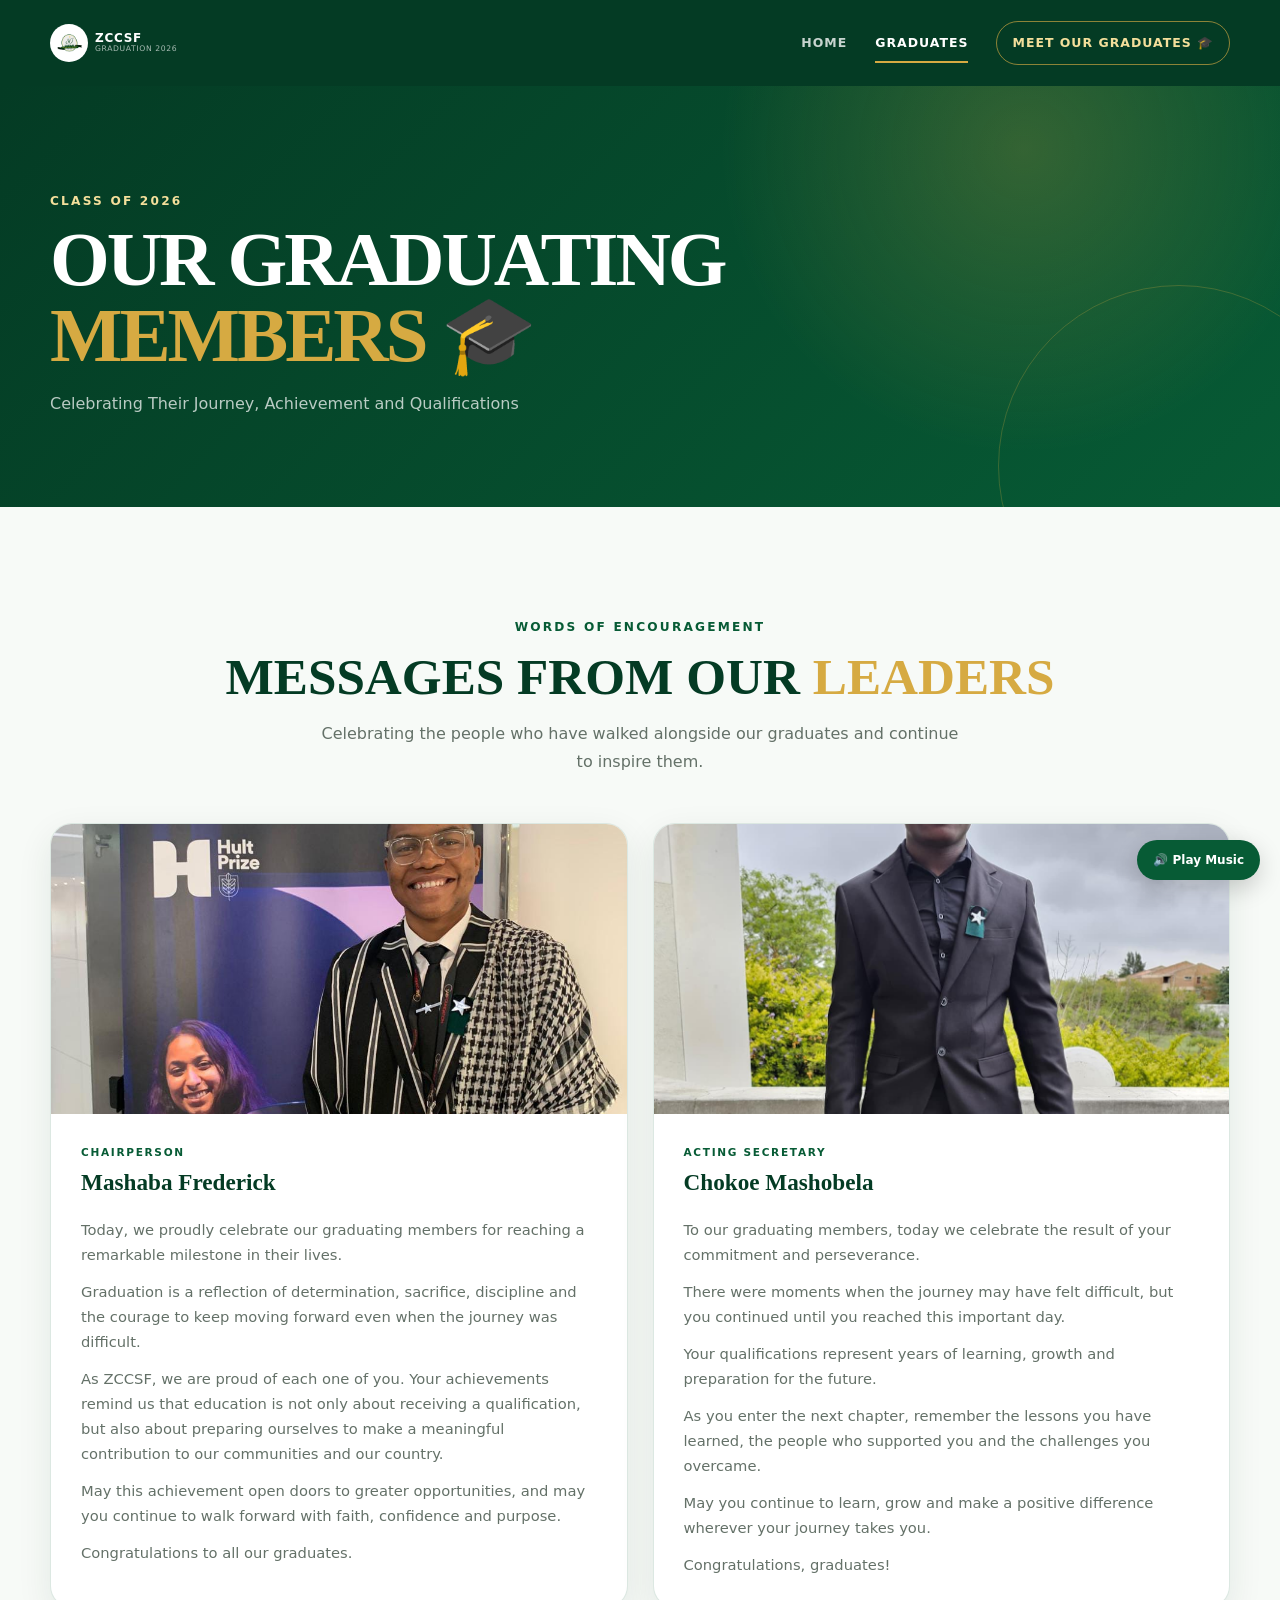
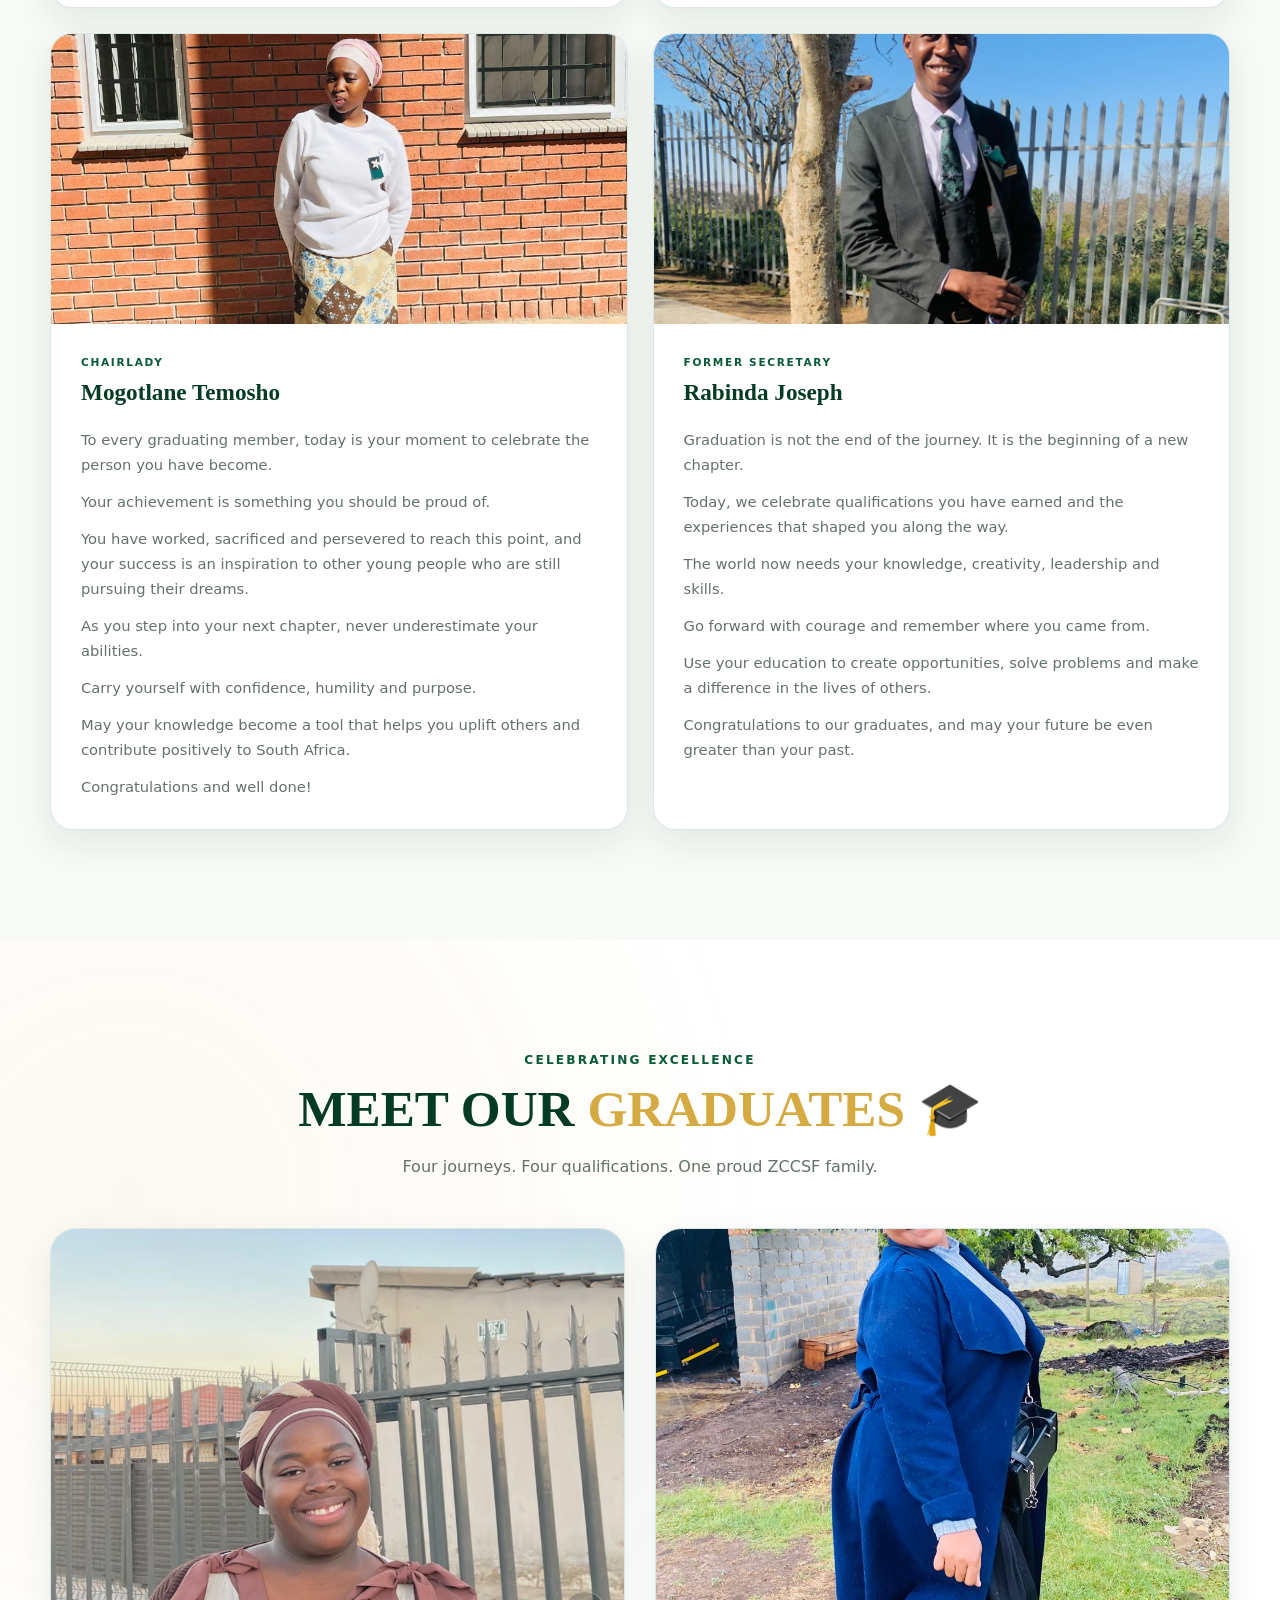
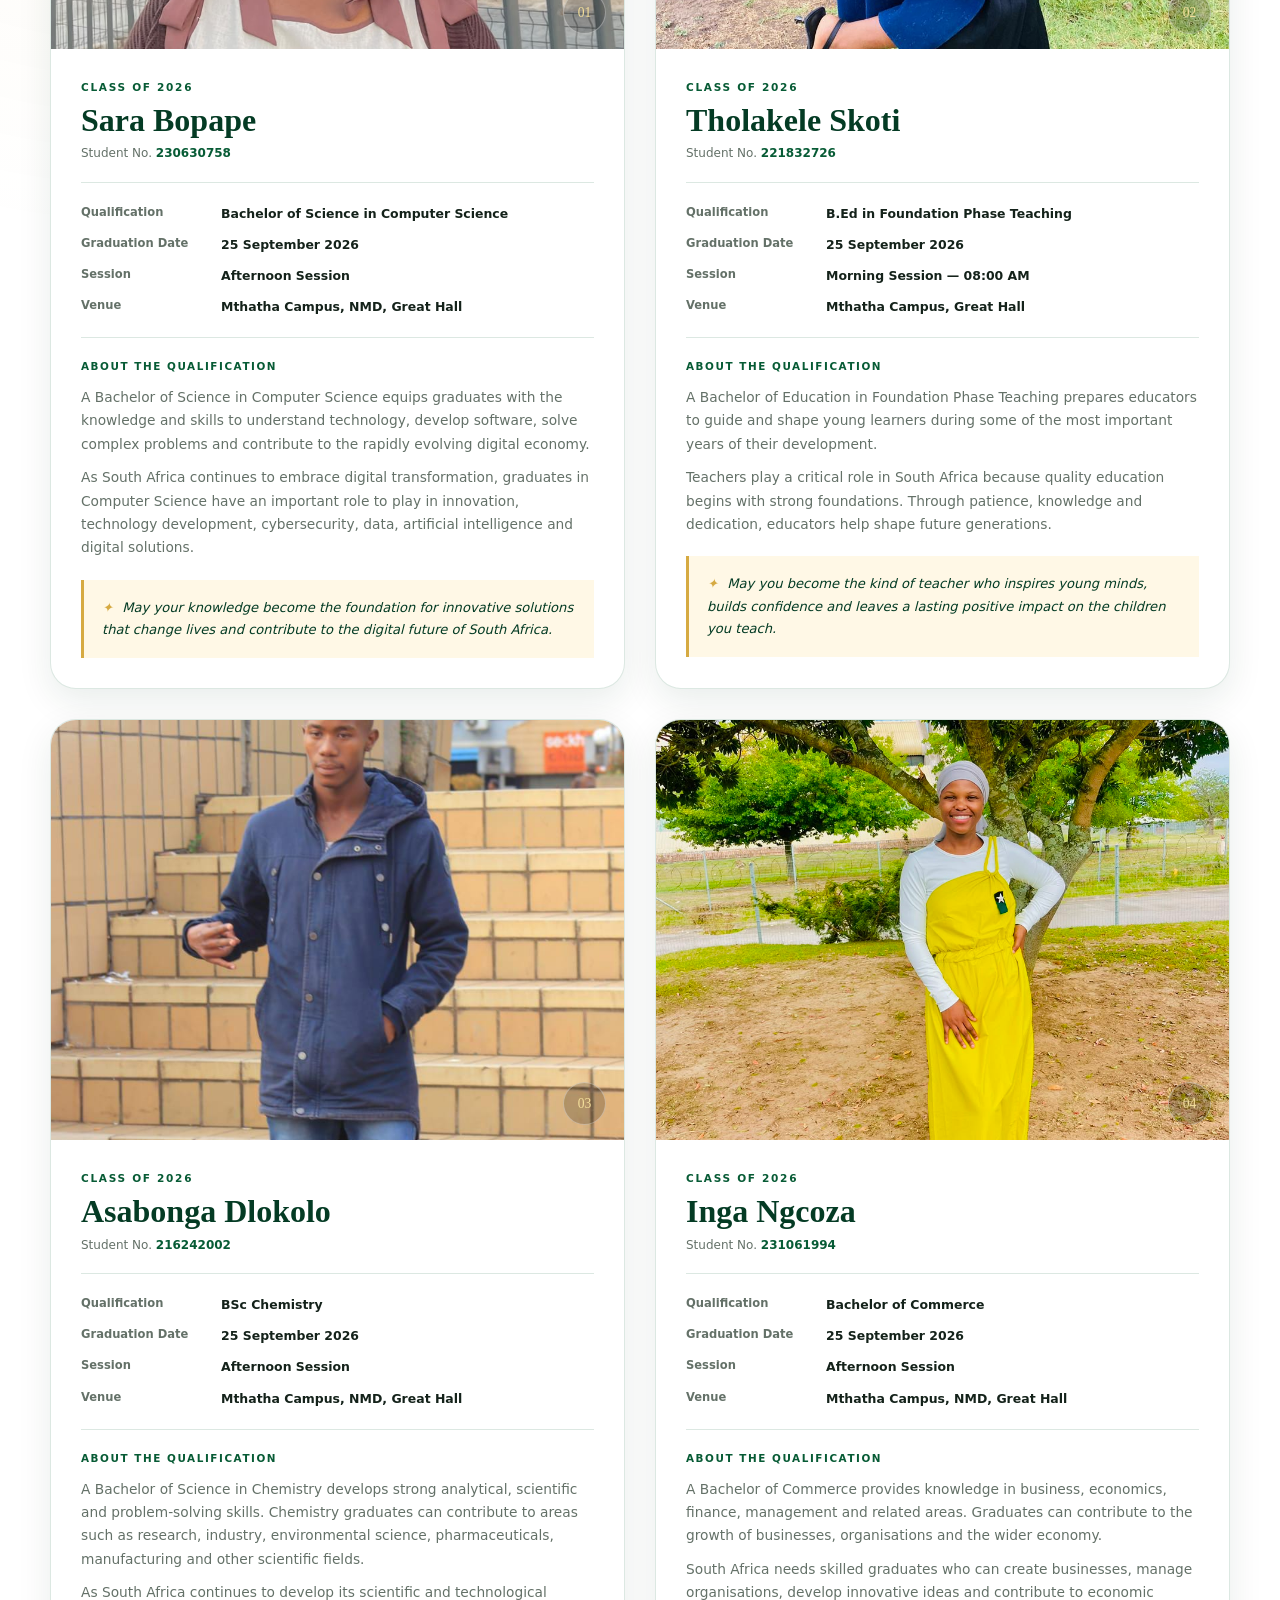
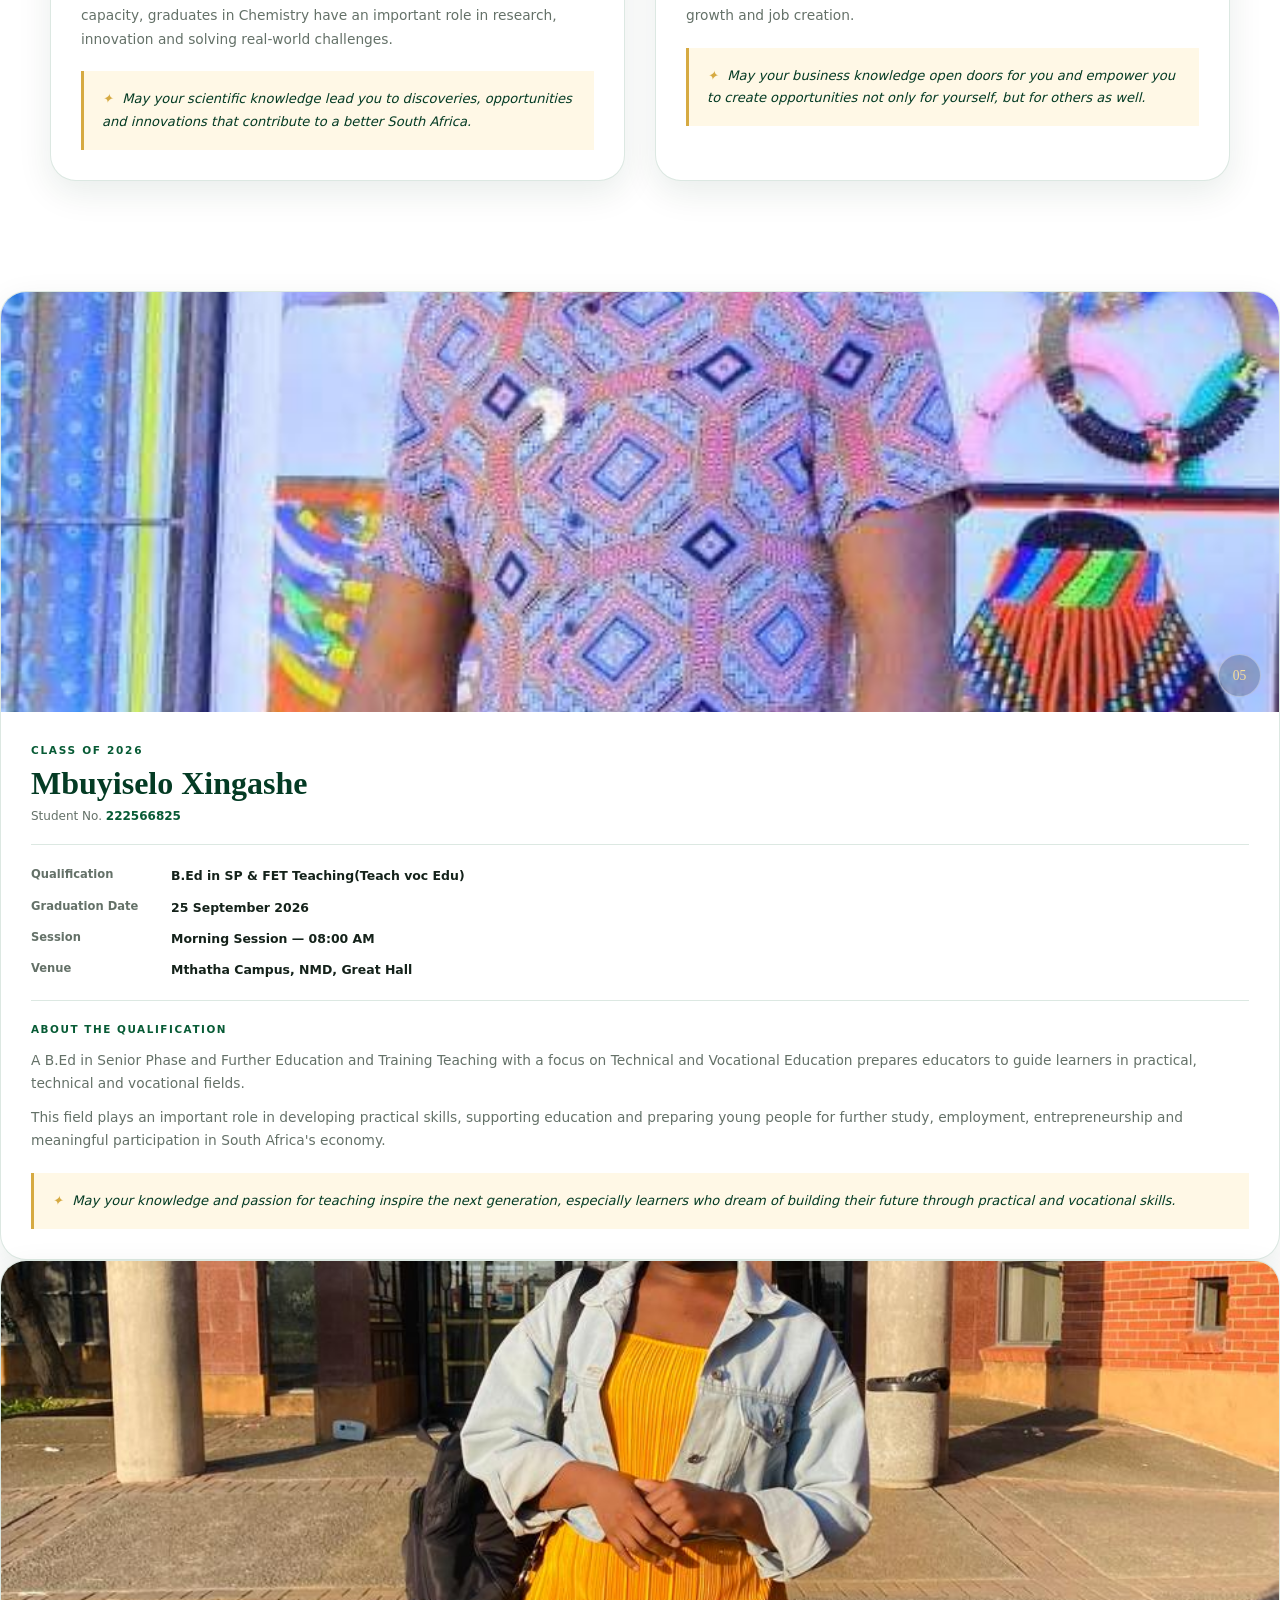
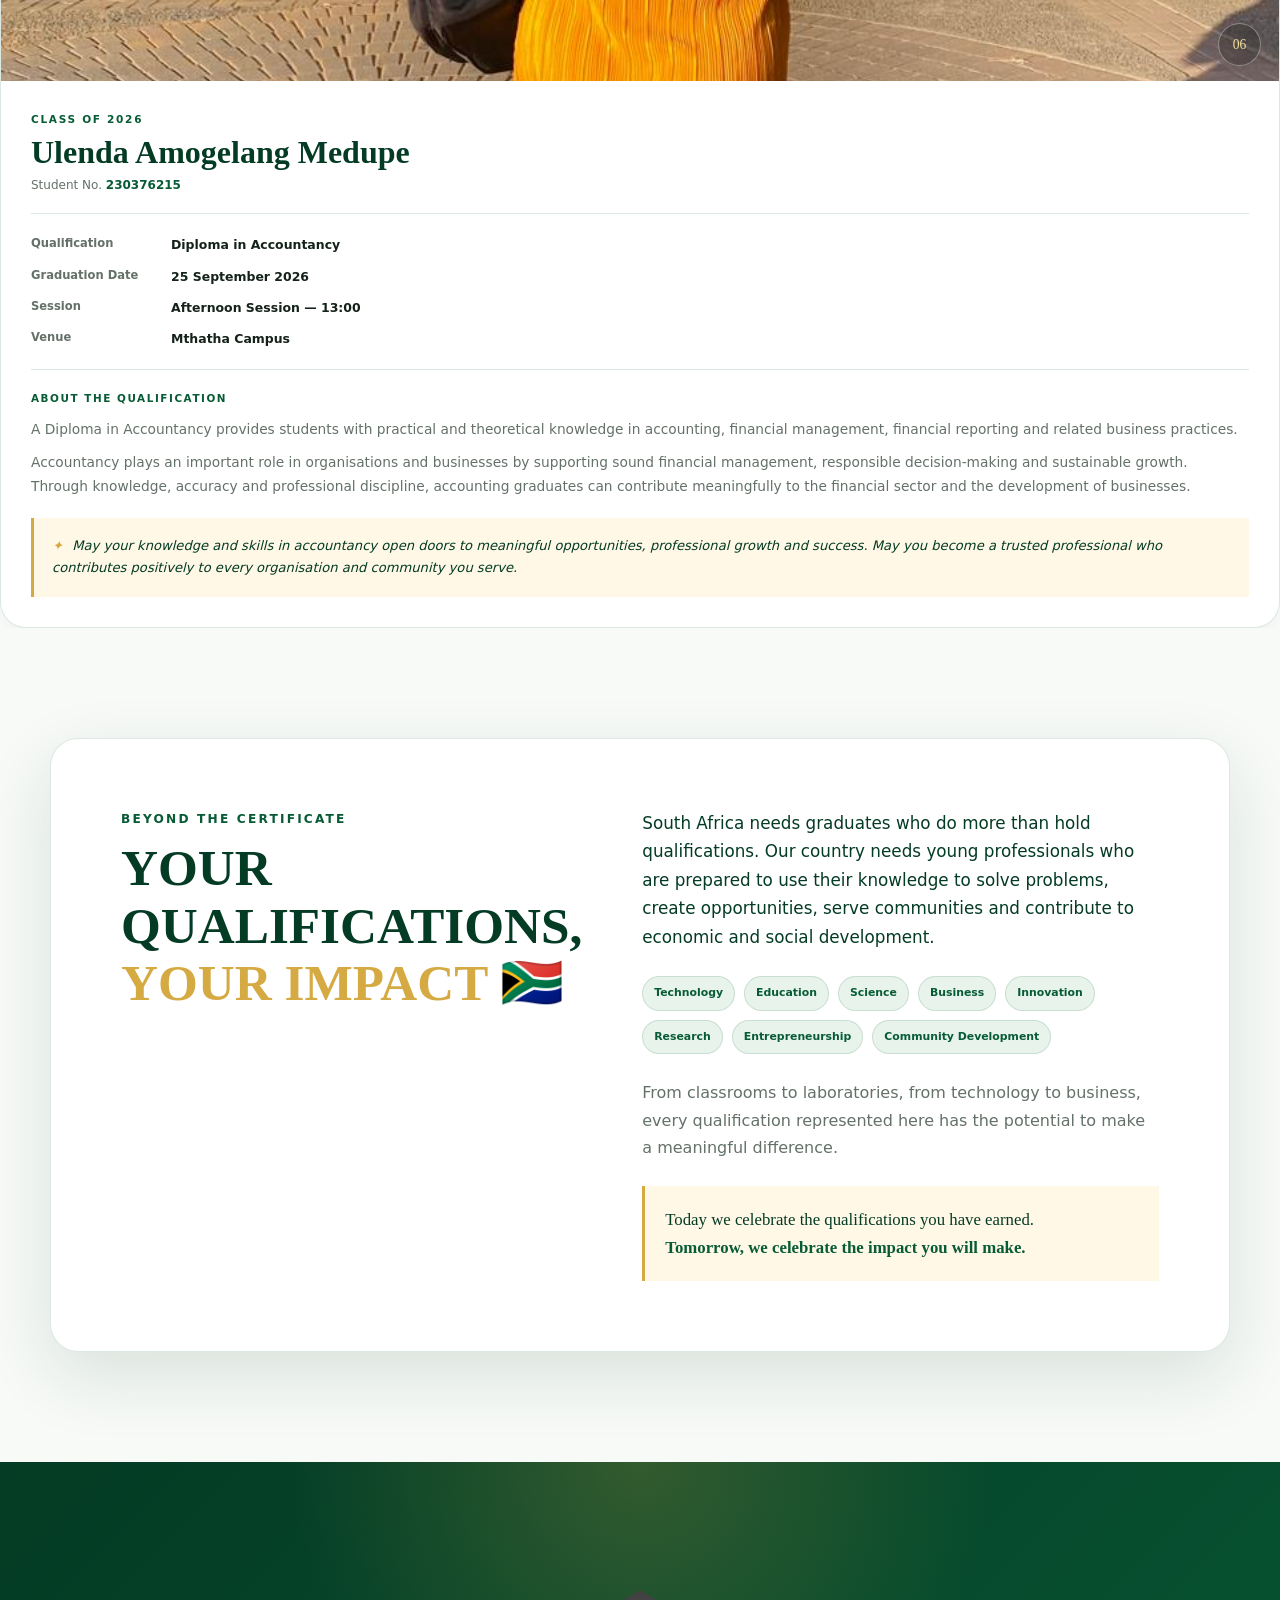
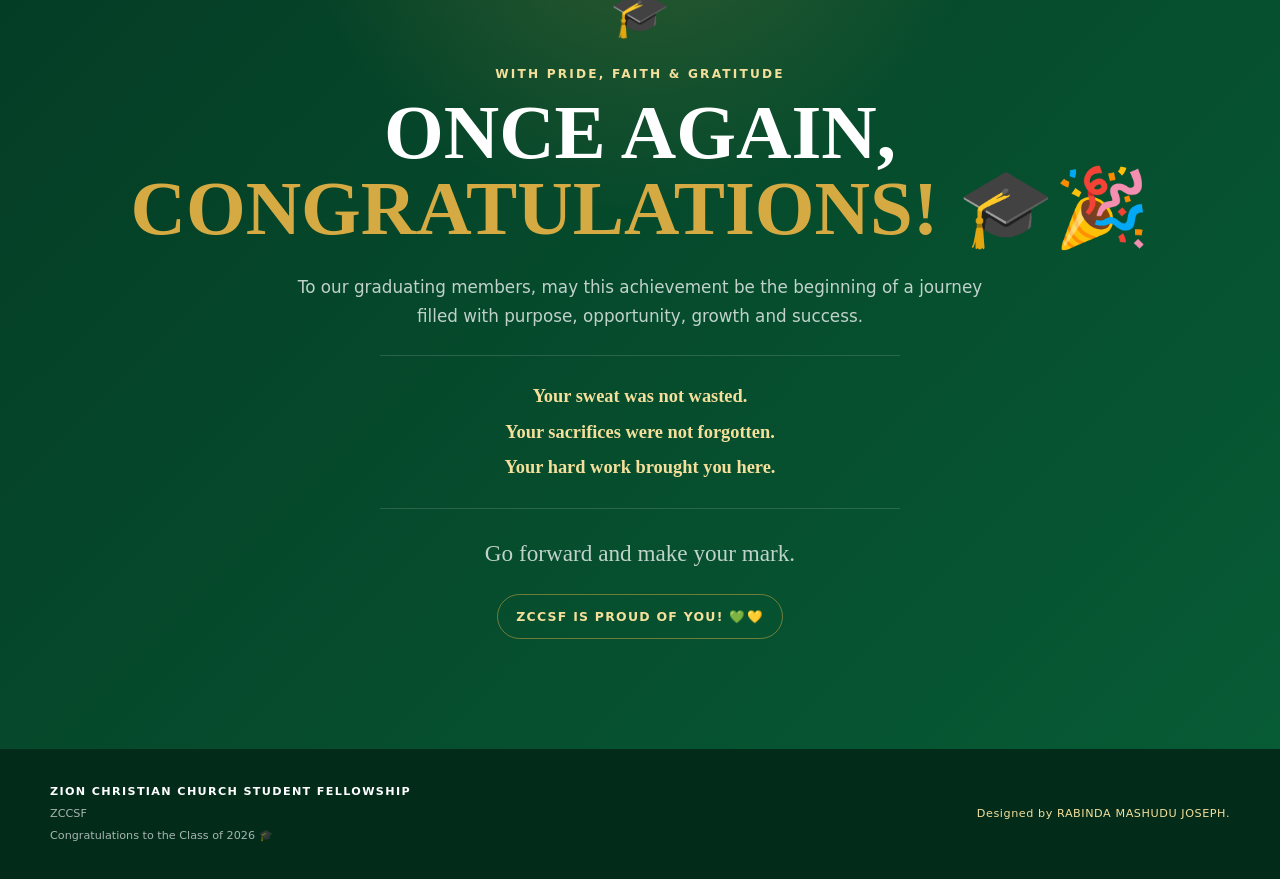
==== commit c1ba4d52: "Update photo number for Mbuyiselo Xingase" ====
--- a/graduates.html
+++ b/graduates.html
@@ -426,7 +426,7 @@
                         <div class="graduate-photo">
                             <img src="images/Mbuyiselo.jpeg" alt="Mbuyiselo Xingase" onerror="this.style.display='none'; this.parentElement.classList.add('placeholder');">
                             <span class="photo-placeholder">ADD<br>GRADUATE<br>PHOTO</span>
-                            <span class="photo-number">04</span>
+                            <span class="photo-number">05</span>
                         </div>
                         <div class="graduate-content">
                             <span class="graduate-label">CLASS OF 2026</span>
